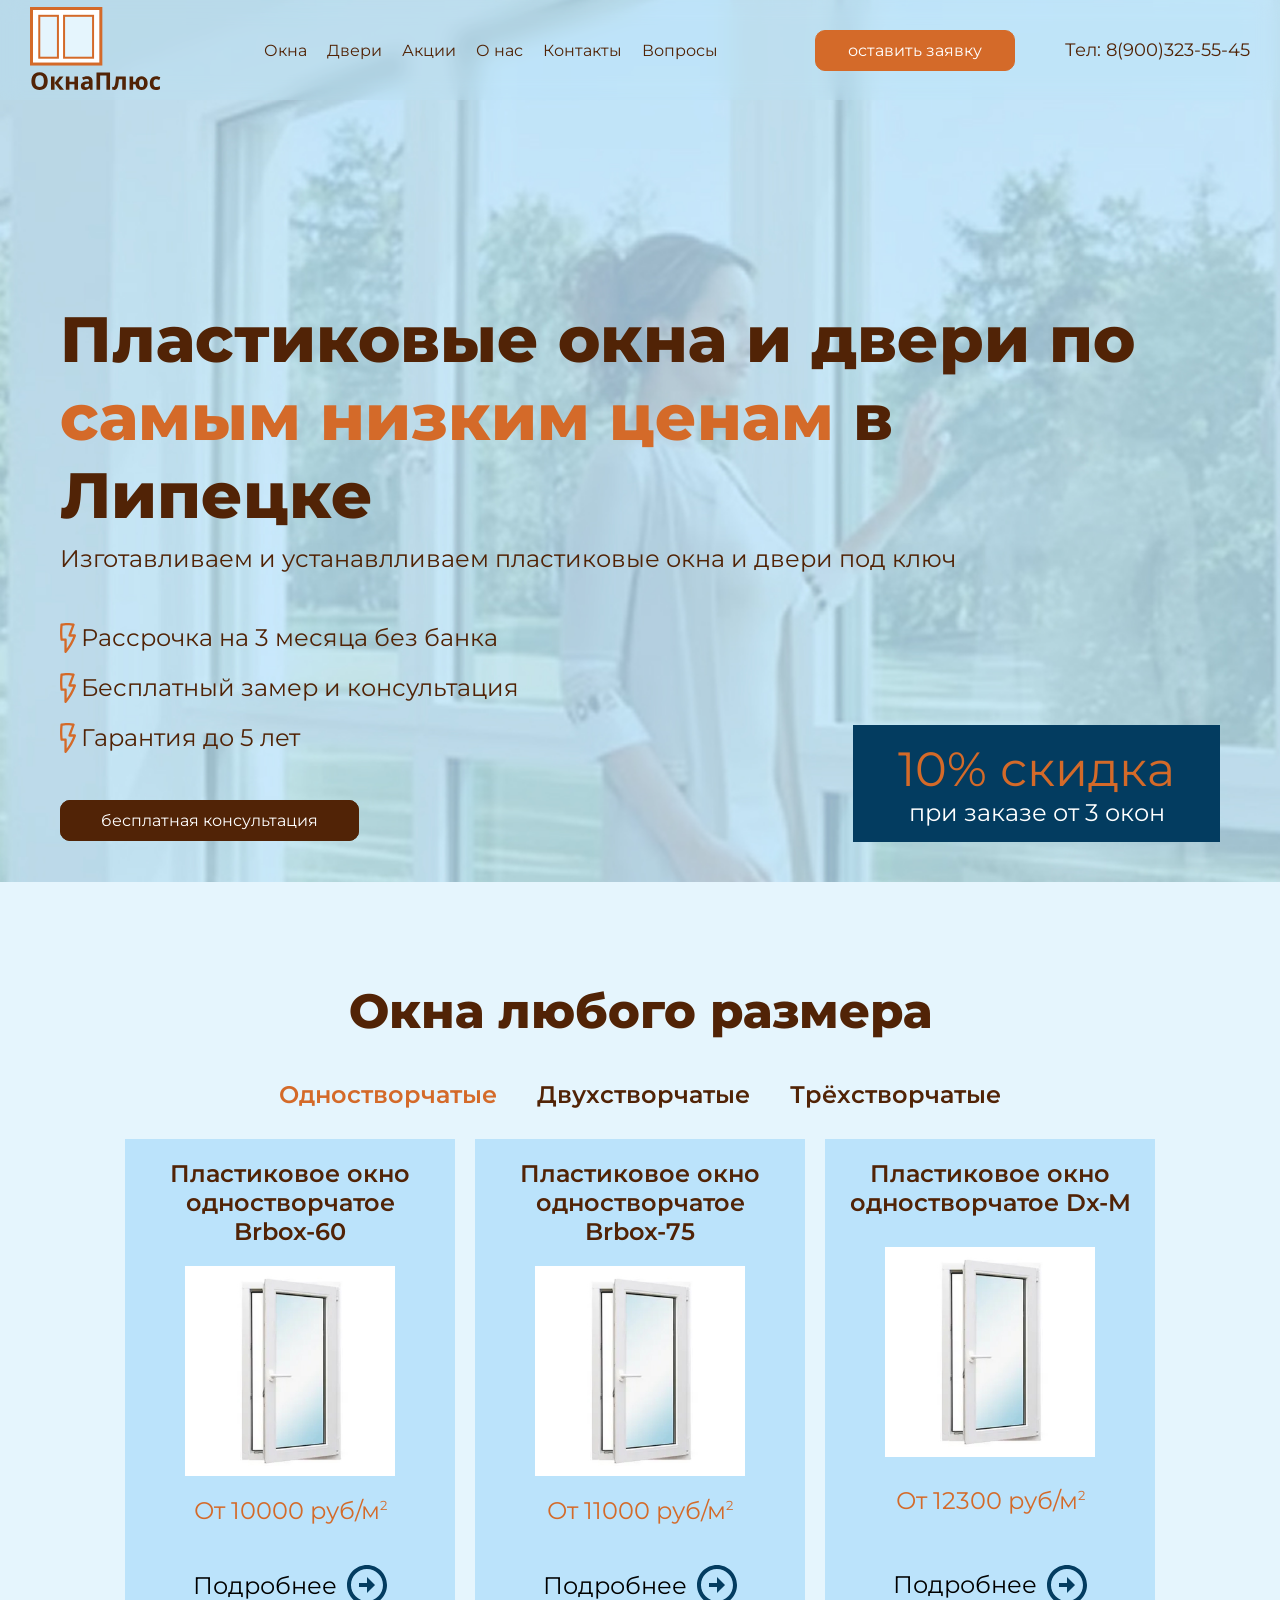
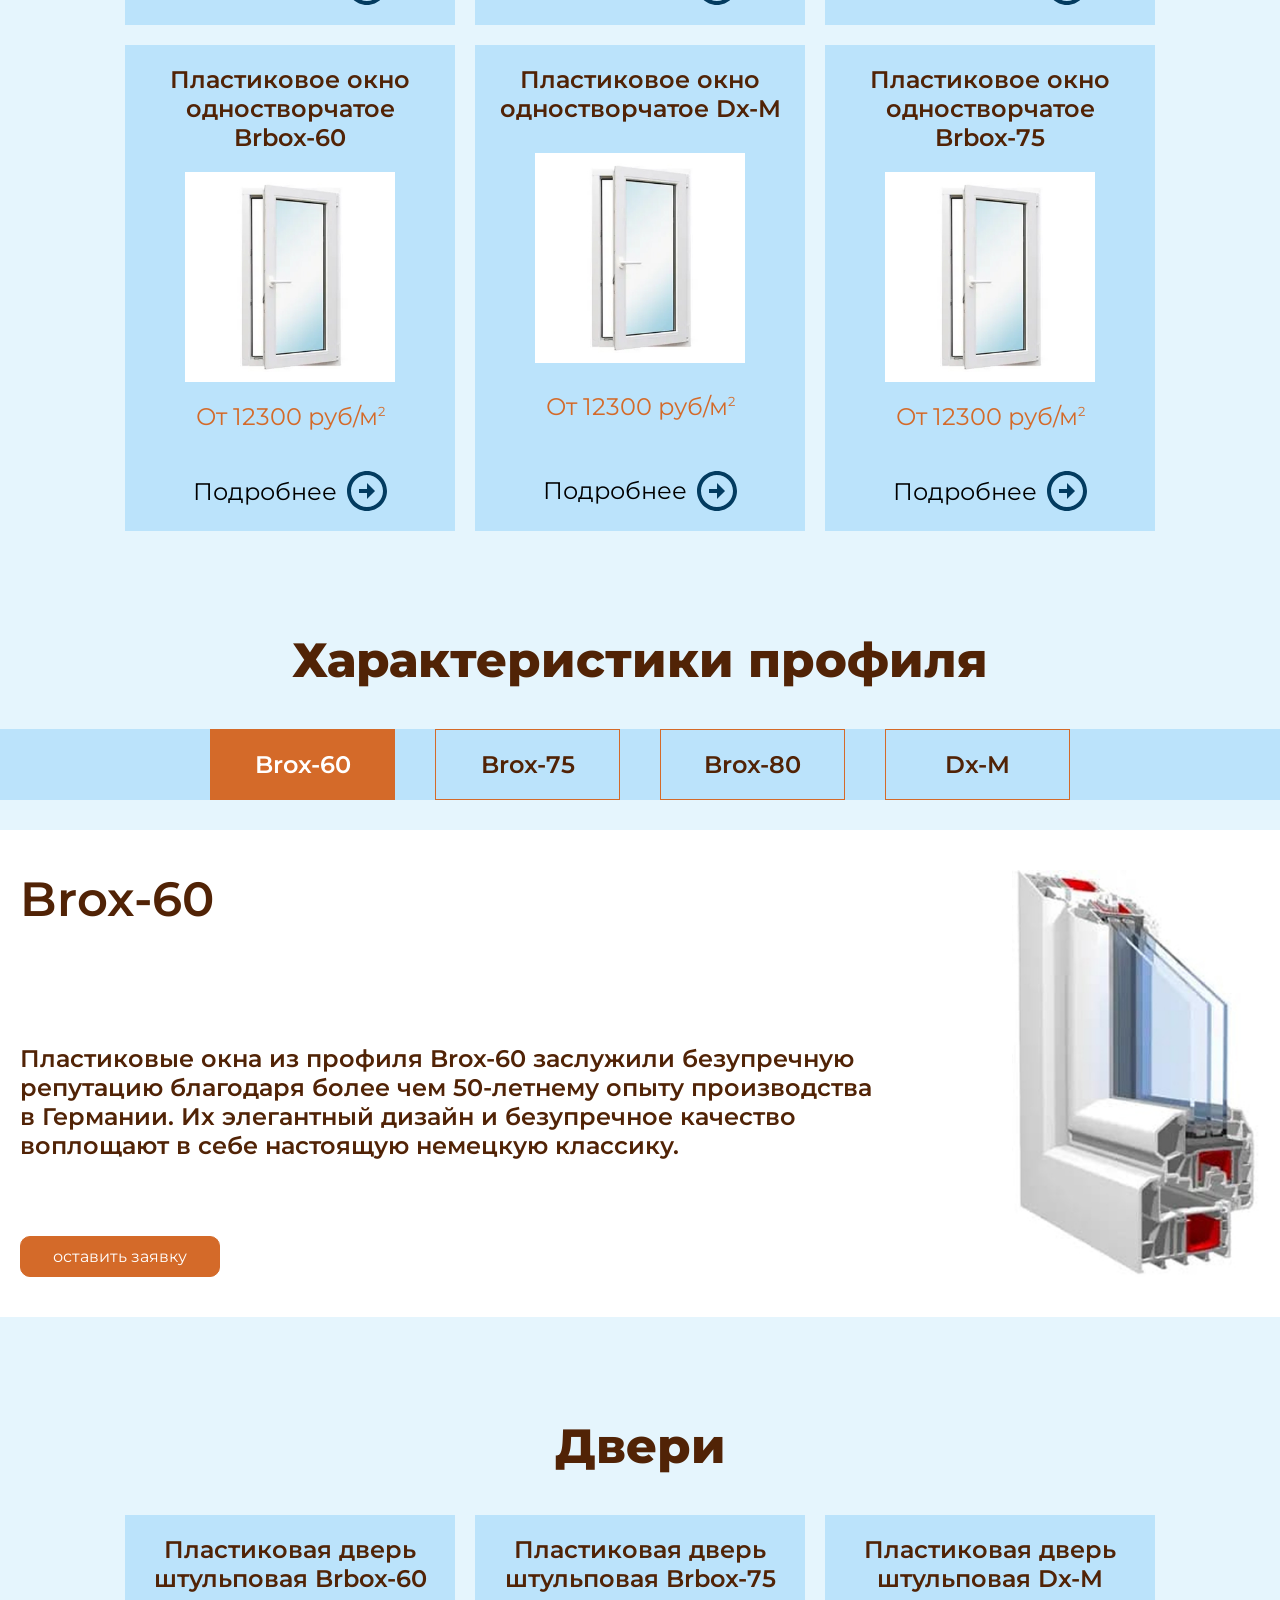
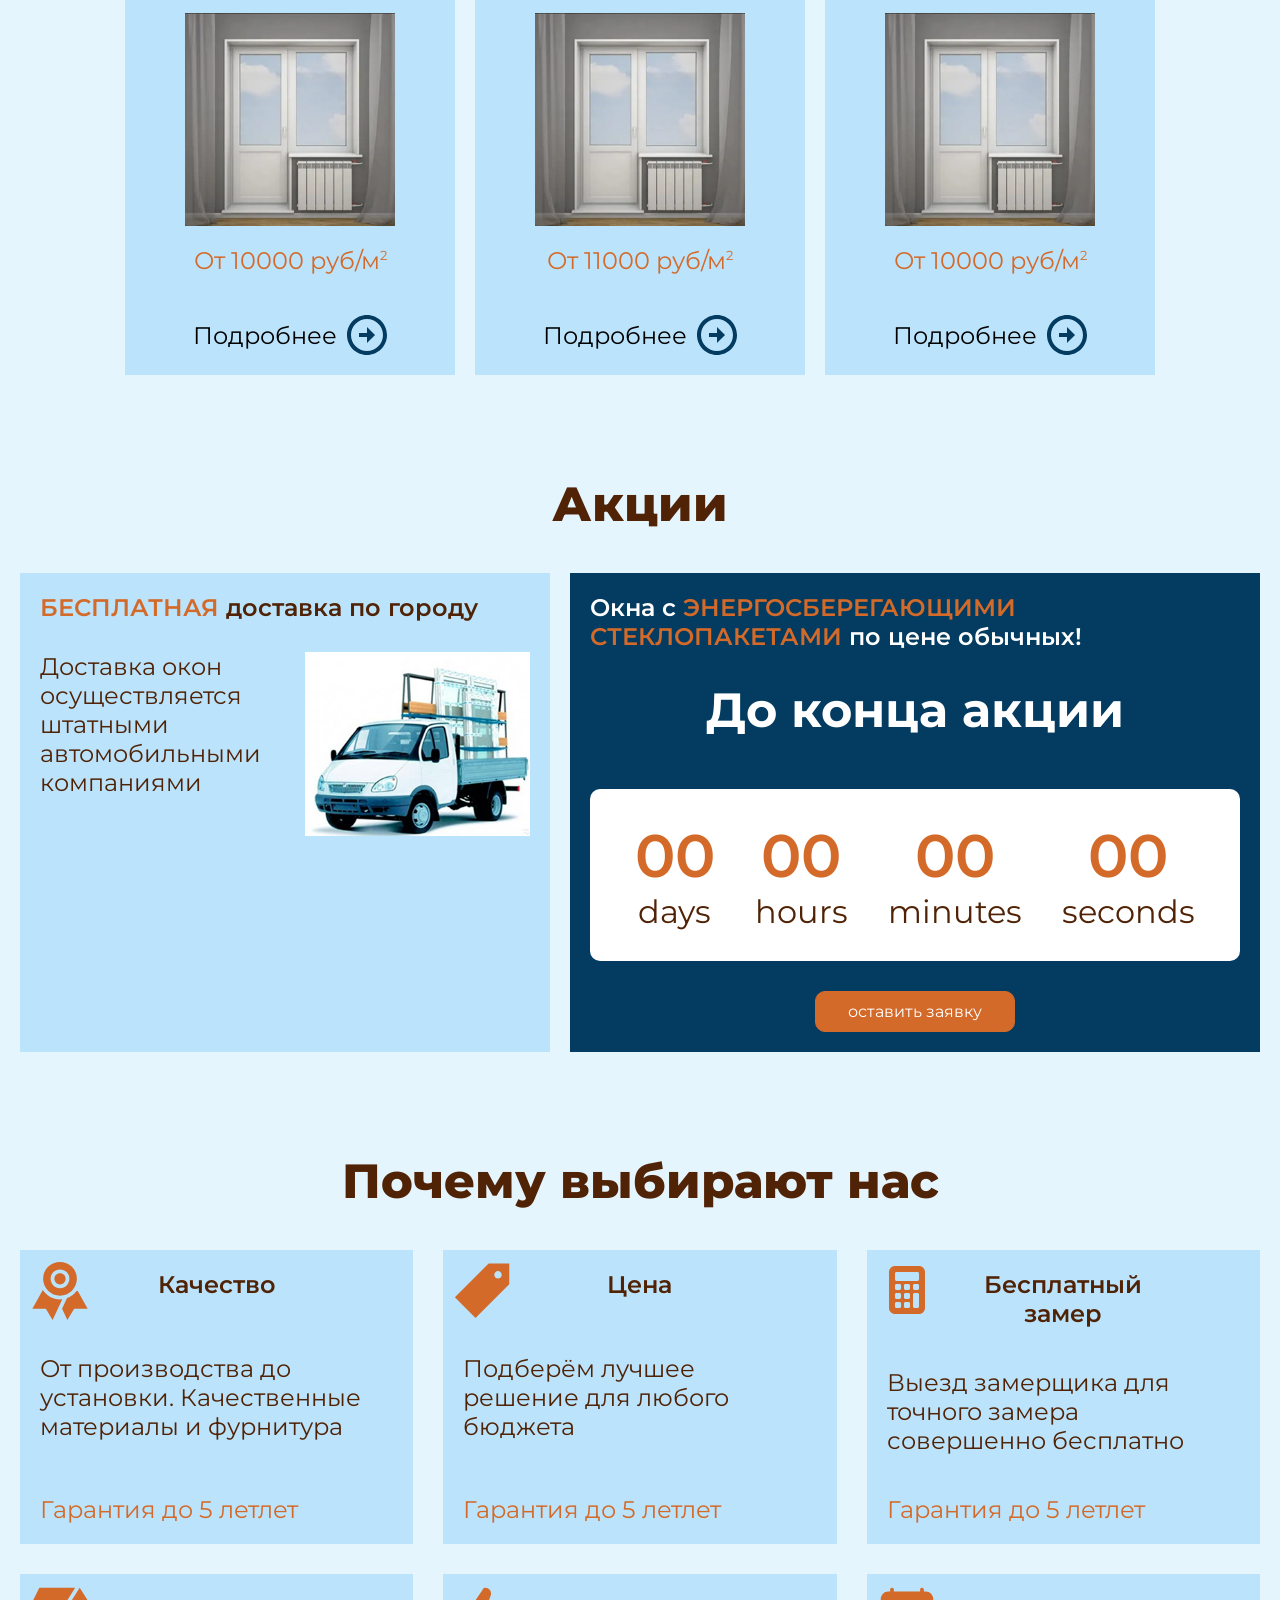
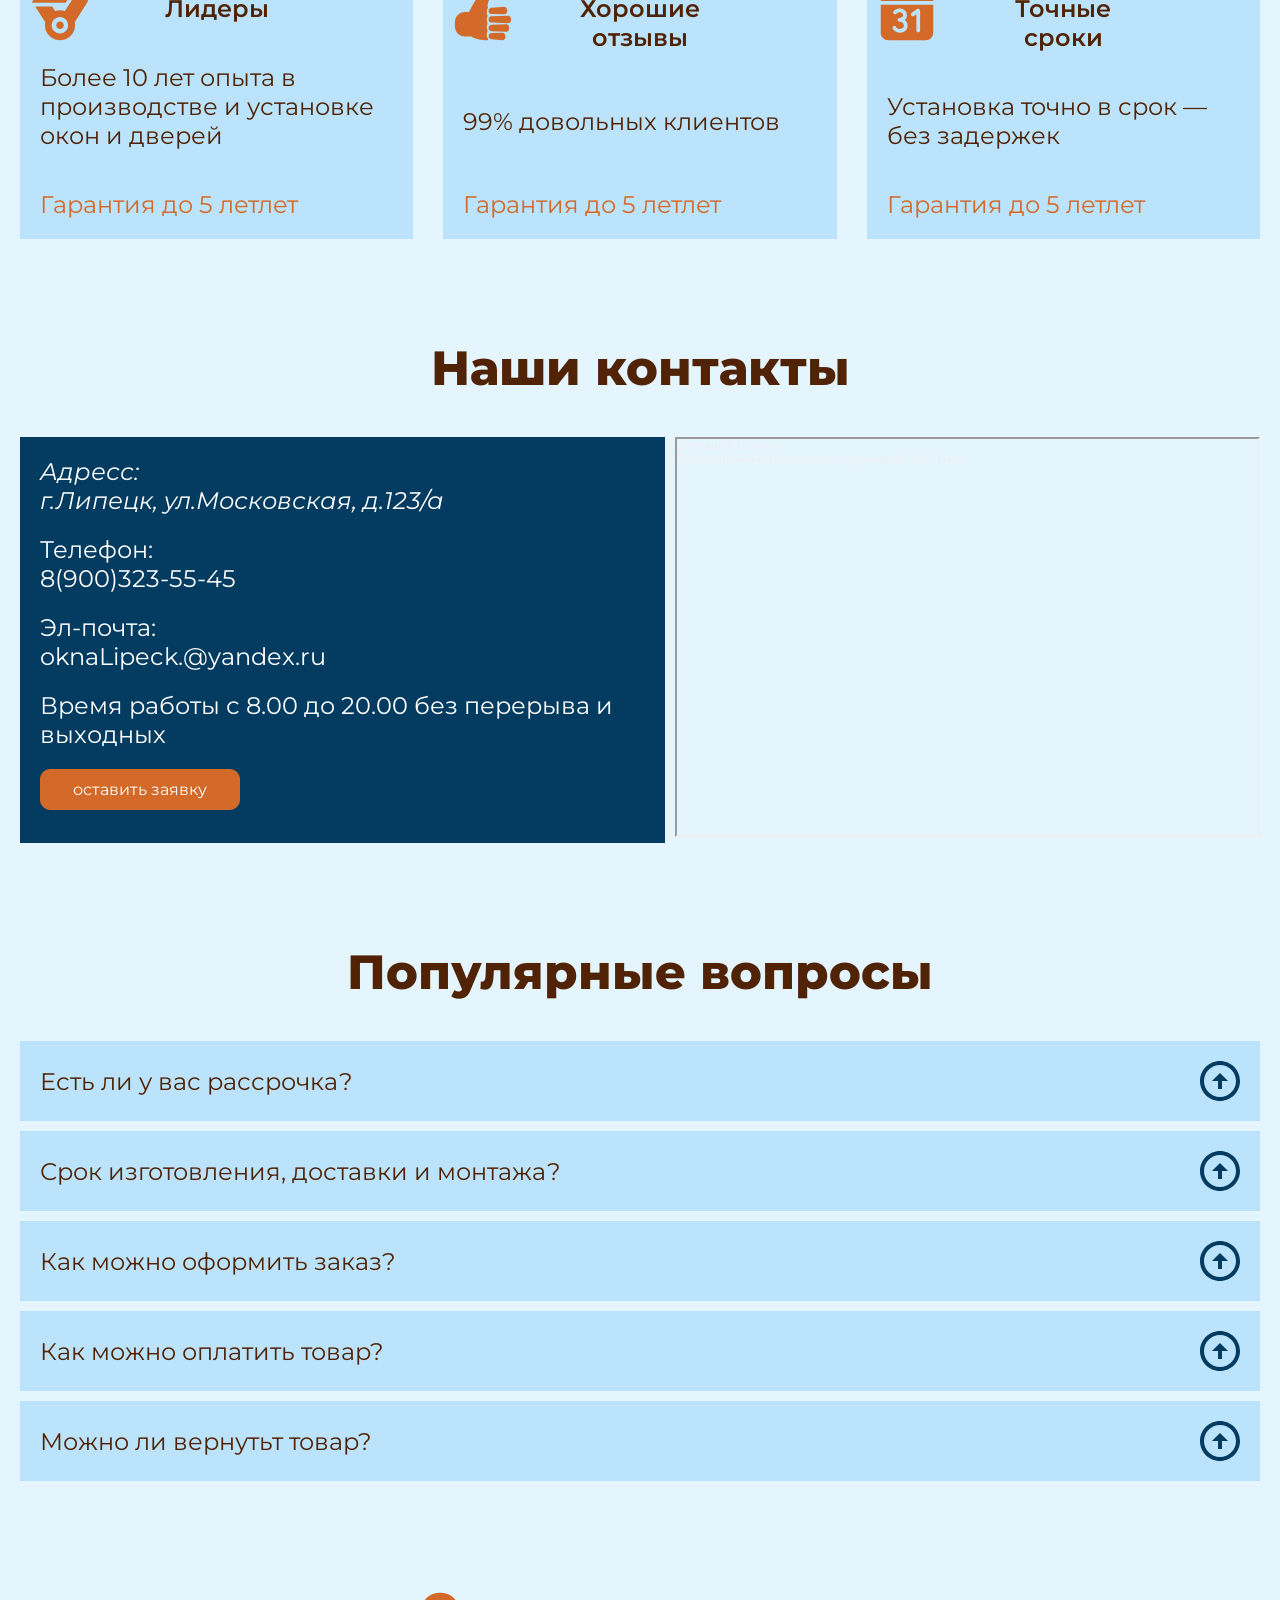
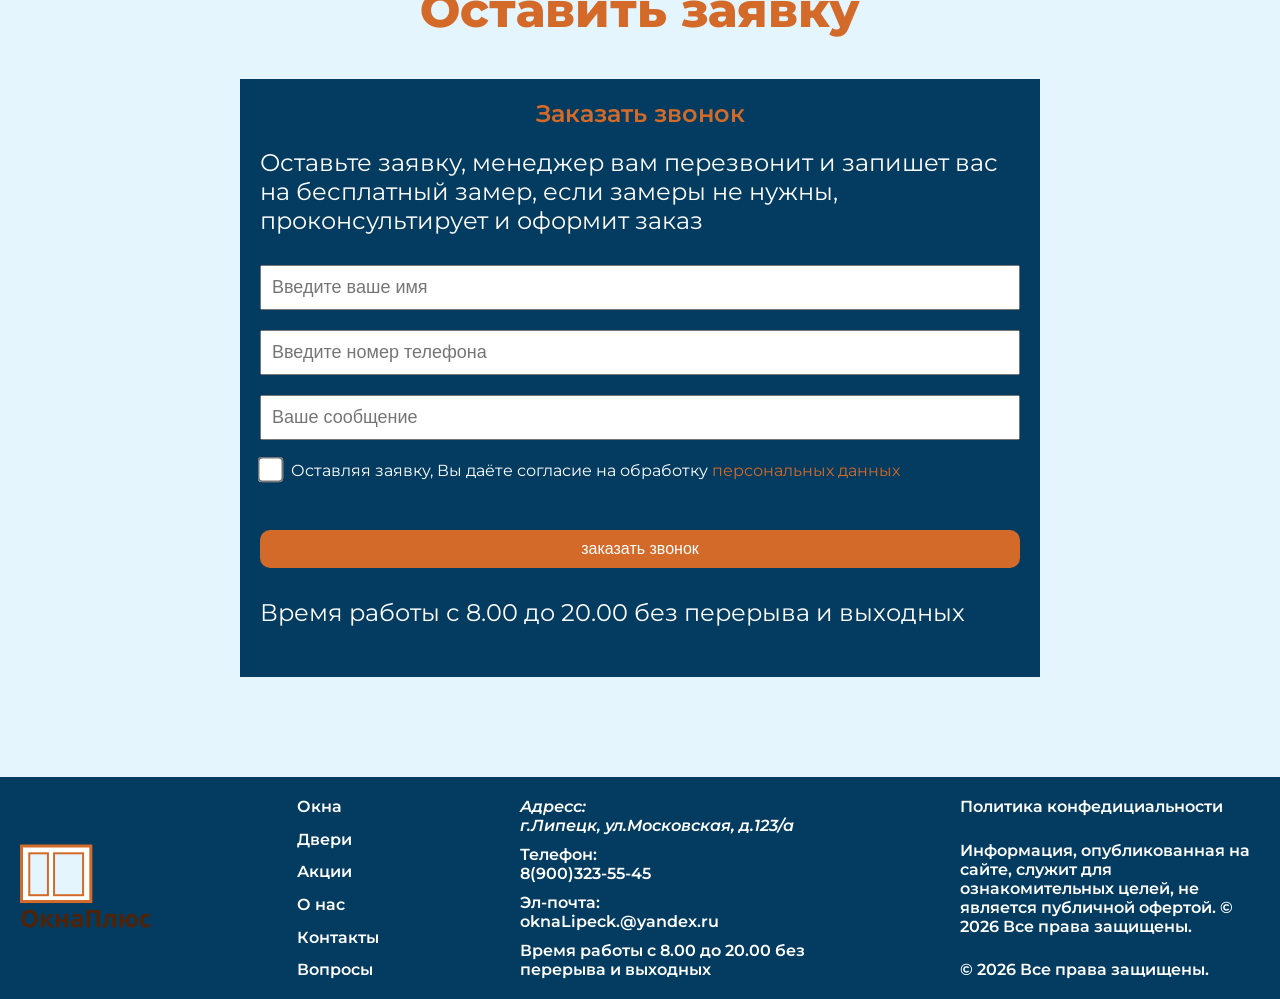
==== index.html @ d91038f2 "first commit" ====
<!DOCTYPE html>
<html lang="ru">

<head>
  <meta charset="UTF-8">
  <meta name="viewport" content="width=device-width, initial-scale=1.0">
  <title>test</title>
  <link rel="preconnect" href="https://fonts.googleapis.com">
  <link rel="preconnect" href="https://fonts.gstatic.com" crossorigin>
  <link
    href="https://fonts.googleapis.com/css2?family=Manrope:wght@200..800&family=Montserrat:wght@100..900&display=swap"
    rel="stylesheet">

  <link rel="stylesheet" href="style.css">

</head>

<body>
  <div class="background-menu-mobil"></div>
  <div class="header-container">
    <header class="header">
      <img src="img/logo-1.svg" alt="логотип" class="header__logo logo">

      <nav class="header__nav">
        <img src="img/icon-menu-burger.svg" alt="меню" class="button-menu-open">
        <img src="img/icon-menu-close.svg" alt="меню" class="button-menu-close">
        <ul class="header__menu">

          <li class="header__menu-item">
            <a class="header__menu-link" href="#windows">Окна</a>
          </li>
          <li class="header__menu-item">
            <a class="header__menu-link" href="#doors">Двери</a>
          </li>
          <li class="header__menu-item">
            <a class="header__menu-link" href="#actions">Акции</a>
          </li>
          <li class="header__menu-item">
            <a class="header__menu-link" href="#about">О нас</a>
          </li>
          <li class="header__menu-item">
            <a class="header__menu-link" href="#contacts">Контакты</a>
          </li>
          <li class="header__menu-item">
            <a class="header__menu-link" href="#questions">Вопросы</a>
          </li>

        </ul>
      </nav>

      <div class="contacts">
        <a class="header__button button button-order" href="#order">оставить заявку</a>
        <a class="header__phone phone" href="tel:89003235545">Тел: 8(900)323-55-45</a>
      </div>
    </header>

    <div class="container">
      <section class="header-bottom">
        <div class="header-bottom__content">
          <h1 class="header-bottom__title">Пластиковые окна и двери по <span class="title-mod">самым низким ценам</span>
            в
            Липецке</h1>
          <p class="header-bottom__content-text">Изготавливаем и устанавлливаем пластиковые окна и двери под ключ</p>

          <div class="header-bottom__content-benefits">
            <div class="benefits-item">
              <img class="item-img" src="img/lightning.svg">
              <p class="item-text">Рассрочка на 3 месяца без банка</p>
            </div>
            <div class="benefits-item">
              <img class="item-img" src="img/lightning.svg">
              <p class="item-text">Бесплатный замер и консультация</p>
            </div>
            <div class="benefits-item">
              <img class="item-img" src="img/lightning.svg">
              <p class="item-text">Гарантия до 5 лет</p>
            </div>
          </div>

          <a class="header__bottom-button button button-consultation" href="#order">бесплатная консультация</a>
        </div>

        <div class="header__bottom-sale">
          <p class="sale-accent">10% скидка</p>
          <p class="sale-text">при заказе от 3 окон</p>
        </div>
      </section>
    </div>
  </div>



  <main class="main">
    <div class="container">
      <section class="menu-windows" id="windows">
        <h2 class="section-title">Окна любого размера</h2>
        <div class="tabs">
          <ul class="tabs__container">
            <li data-tab="tab-1" class="tab__title active-tab">Одностворчатые</li>
            <li data-tab="tab-2" class="tab__title">Двухстворчатые</li>
            <li data-tab="tab-3" class="tab__title">Трёхстворчатые</li>
          </ul>

          <div class="tabs__wrapper">

            <div class="tabs__content" id="tab-1">

              <div class="tabs-items">
                <div class="windows__option-1">
                  <h3 class="card-title">Пластиковое окно одностворчатое Brbox-60</h3>
                  <img class="card-img" src="img/window-1.jpg" alt="окно одностворчатое" width="320">
                  <p class="card-price">От 10000 руб/м<sup>2</sup></p>
                  <button class="card-details" type="button" data-modal="modal-1"
                    data-wrapper-modal="m1">Подробнее<img class="details-arrow" src="img/details-arrow.svg"></button>
                </div>

                <div class="windows__option-1">
                  <h3 class="card-title">Пластиковое окно одностворчатое Brbox-75</h3>
                  <img class="card-img" src="img/window-1.jpg" alt="окно одностворчатое" width="320">
                  <p class="card-price">От 11000 руб/м<sup>2</sup></p>
                  <button class="card-details" type="button" data-modal="modal-2"
                    data-wrapper-modal="m1">Подробнее<img class="details-arrow" src="img/details-arrow.svg"></button>
                </div>

                <div class="windows__option-1">
                  <h3 class="card-title">Пластиковое окно одностворчатое Dx-M</h3>
                  <img class="card-img" src="img/window-1.jpg" alt="окно одностворчатое" width="320">
                  <p class="card-price">От 12300 руб/м<sup>2</sup></p>
                  <button class="card-details" type="button" data-modal="modal-3"
                    data-wrapper-modal="m1">Подробнее<img class="details-arrow" src="img/details-arrow.svg"></button>
                </div>

                <div class="windows__option-1">
                  <h3 class="card-title">Пластиковое окно одностворчатое Brbox-60</h3>
                  <img class="card-img" src="img/window-1.jpg" alt="окно одностворчатое" width="320">
                  <p class="card-price">От 12300 руб/м<sup>2</sup></p>
                  <button class="card-details" type="button" data-modal="modal-1"
                    data-wrapper-modal="m1">Подробнее<img class="details-arrow" src="img/details-arrow.svg"></button>
                </div>

                <div class="windows__option-1">
                  <h3 class="card-title">Пластиковое окно одностворчатое Dx-M</h3>
                  <img class="card-img" src="img/window-1.jpg" alt="окно одностворчатое" width="320">
                  <p class="card-price">От 12300 руб/м<sup>2</sup></p>
                  <button class="card-details" type="button" data-modal="modal-2"
                    data-wrapper-modal="m1">Подробнее<img class="details-arrow" src="img/details-arrow.svg"></button>
                </div>

                <div class="windows__option-1">
                  <h3 class="card-title">Пластиковое окно одностворчатое Brbox-75</h3>
                  <img class="card-img" src="img/window-1.jpg" alt="окно одностворчатое" width="320">
                  <p class="card-price">От 12300 руб/м<sup>2</sup></p>
                  <button class="card-details" type="button" data-modal="modal-3"
                    data-wrapper-modal="m1">Подробнее<img class="details-arrow" src="img/details-arrow.svg"></button>
                </div>
              </div>

            </div>

            <div class="tabs__content hidden-tab-content" id="tab-2">
              <div class="tabs-items">

                <div class="windows__option-1">
                  <h3 class="card-title">Пластиковое окно двухстворчатое Dx-M</h3>
                  <img class="card-img" src="img/window-2.jpg" alt="окно одностворчатое" width="320">
                  <p class="card-price">От 12300 руб/м<sup>2</sup></p>
                  <button class="card-details" type="button" data-modal="modal-1"
                    data-wrapper-modal="m2">Подробнее<img class="details-arrow" src="img/details-arrow.svg"></button>
                </div>

                <div class="windows__option-1">
                  <h3 class="card-title">Пластиковое окно двухстворчатое Dx-M</h3>
                  <img class="card-img" src="img/window-2.jpg" alt="окно одностворчатое" width="320">
                  <p class="card-price">От 12300 руб/м<sup>2</sup></p>
                  <button class="card-details" type="button" data-modal="modal-2"
                    data-wrapper-modal="m2">Подробнее<img class="details-arrow" src="img/details-arrow.svg"></button>
                </div>

                <div class="windows__option-1">
                  <h3 class="card-title">Пластиковое окно двухстворчатое Dx-M</h3>
                  <img class="card-img" src="img/window-2.jpg" alt="окно одностворчатое" width="320">
                  <p class="card-price">От 12300 руб/м<sup>2</sup></p>
                  <button class="card-details" type="button" data-modal="modal-3"
                    data-wrapper-modal="m2">Подробнее<img class="details-arrow" src="img/details-arrow.svg"></button>
                </div>

                <div class="windows__option-1">
                  <h3 class="card-title">Пластиковое окно двухстворчатое Dx-M</h3>
                  <img class="card-img" src="img/window-2.jpg" alt="окно одностворчатое" width="320">
                  <p class="card-price">От 12300 руб/м<sup>2</sup></p>
                  <button class="card-details" type="button" data-modal="modal-1"
                    data-wrapper-modal="m2">Подробнее<img class="details-arrow" src="img/details-arrow.svg"></button>
                </div>
              </div>
            </div>

            <div class="tabs__content hidden-tab-content" id="tab-3">
              <div class="tabs-items">

                <div class="windows__option-1">
                  <h3 class="card-title">Пластиковое окно трёхстворчетое Dx-M</h3>
                  <img class="card-img" src="img/window-3.jpg" alt="окно одностворчатое" width="320">
                  <p class="card-price">От 12300 руб/м<sup>2</sup></p>
                  <button class="card-details" type="button" data-modal="modal-1"
                    data-wrapper-modal="m3">Подробнее<img class="details-arrow" src="img/details-arrow.svg"></button>
                </div>

                <div class="windows__option-1">
                  <h3 class="card-title">Пластиковое окно трёхстворчетое Dx-M</h3>
                  <img class="card-img" src="img/window-3.jpg" alt="окно одностворчатое" width="320">
                  <p class="card-price">От 12300 руб/м<sup>2</sup></p>
                  <button class="card-details" type="button" data-modal="modal-2"
                    data-wrapper-modal="m3">Подробнее<img class="details-arrow" src="img/details-arrow.svg"></button>
                </div>

                <div class="windows__option-1">
                  <h3 class="card-title">Пластиковое окно трёхстворчетое Dx-M</h3>
                  <img class="card-img" src="img/window-3.jpg" alt="окно одностворчатое" width="320">
                  <p class="card-price">От 12300 руб/м<sup>2</sup></p>
                  <button class="card-details" type="button" data-modal="modal-3"
                    data-wrapper-modal="m3">Подробнее<img class="details-arrow" src="img/details-arrow.svg"></button>
                </div>
              </div>

            </div>
          </div>


          <div class="window-modal-1" id="m1">
            <div class="window__modal" id="modal-1">
              <span class="button-close-modal">&times;</span>

              <img class="modal-img" src="img/window-1.jpg" alt="окно одностворчатое" width="425">
              <div class="modal__content">
                <div class="modal__content-item">
                  <p>Размер</p>
                  <p>700*1400</p>
                </div>
                <div class="modal__content-item">
                  <p>Створки</p>
                  <p>одна поворотно-откидная</p>
                </div>
                <div class="modal__content-item">
                  <p>Профиль</p>
                  <p>Brbox-60</p>
                </div>
                <div class="modal__content-item">
                  <p>Стеклопакет</p>
                  <p>Стеклопакет Guard 24мм</p>
                </div>
                <div class="modal__content-item modal__prise">
                  <p>От 12300 руб/м<sup>2</sup></p>
                </div>

                <a class="header__button button button-order" href="#order">оставить заявку</a>
              </div>

            </div>


            <div class="window__modal" id="modal-2">
              <span class="button-close-modal">&times;</span>

              <img class="modal-img" src="img/window-1.jpg" alt="окно одностворчатое" width="425">
              <div class="modal__content">
                <div class="modal__content-item">
                  <p class="">Размер</p>
                  <p class="">700*1400</p>
                </div>
                <div class="modal__content-item">
                  <p>Створки</p>
                  <p>одна поворотно-откидная</p>
                </div>
                <div class="modal__content-item">
                  <p>Профиль</p>
                  <p>Brbox-75</p>
                </div>
                <div class="modal__content-item">
                  <p>Стеклопакет</p>
                  <p>Стеклопакет Guard 24мм</p>
                </div>
                <div class="modal__content-item modal__prise">
                  <p>От 12300 руб/м<sup>2</sup></p>
                </div>

                <a class="header__button button button-order" href="#order">оставить заявку</a>
              </div>

            </div>

            <div class="window__modal" id="modal-3">
              <span class="button-close-modal">&times;</span>

              <img class="modal-img" src="img/window-1.jpg" alt="окно одностворчатое" width="425">
              <div class="modal__content">
                <div class="modal__content-item">
                  <p class="">Размер</p>
                  <p class="">700*1400</p>
                </div>
                <div class="modal__content-item">
                  <p>Створки</p>
                  <p>одна поворотно-откидная</p>
                </div>
                <div class="modal__content-item">
                  <p>Профиль</p>
                  <p>Dx-M</p>
                </div>
                <div class="modal__content-item">
                  <p>Стеклопакет</p>
                  <p>Стеклопакет Guard 24мм</p>
                </div>
                <div class="modal__content-item modal__prise">
                  <p>От 12300 руб/м<sup>2</sup></p>
                </div>

                <a class="header__button button button-order" href="#order">оставить заявку</a>
              </div>

            </div>
          </div>


          <div class="window-modal-2" id="m2">
            <div class="window__modal" id="modal-1">
              <span class="button-close-modal">&times;</span>

              <img class="modal-img" src="img/window-2.jpg" alt="окно одностворчатое" width="425">
              <div class="modal__content">
                <div class="modal__content-item">
                  <p class="">Размер</p>
                  <p class="">700*1400</p>
                </div>
                <div class="modal__content-item">
                  <p>Створки</p>
                  <p>одна поворотно-откидная</p>
                </div>
                <div class="modal__content-item">
                  <p>Профиль</p>
                  <p>Brbox-60</p>
                </div>
                <div class="modal__content-item">
                  <p>Стеклопакет</p>
                  <p>Стеклопакет Guard 24мм</p>
                </div>
                <div class="modal__content-item modal__prise">
                  <p>От 12300 руб/м<sup>2</sup></p>
                </div>

                <a class="header__button button button-order" href="#order">оставить заявку</a>
              </div>

            </div>


            <div class="window__modal" id="modal-2">
              <span class="button-close-modal">&times;</span>

              <img class="modal-img" src="img/window-2.jpg" alt="окно одностворчатое" width="425">
              <div class="modal__content">
                <div class="modal__content-item">
                  <p class="">Размер</p>
                  <p class="">700*1400</p>
                </div>
                <div class="modal__content-item">
                  <p>Створки</p>
                  <p>одна поворотно-откидная</p>
                </div>
                <div class="modal__content-item">
                  <p>Профиль</p>
                  <p>Brbox-75</p>
                </div>
                <div class="modal__content-item">
                  <p>Стеклопакет</p>
                  <p>Стеклопакет Guard 24мм</p>
                </div>
                <div class="modal__content-item modal__prise">
                  <p>От 12300 руб/м<sup>2</sup></p>
                </div>

                <a class="header__button button button-order" href="#order">оставить заявку</a>
              </div>

            </div>

            <div class="window__modal" id="modal-3">
              <span class="button-close-modal">&times;</span>

              <img class="modal-img" src="img/window-2.jpg" alt="окно одностворчатое" width="425">
              <div class="modal__content">
                <div class="modal__content-item">
                  <p class="">Размер</p>
                  <p class="">700*1400</p>
                </div>
                <div class="modal__content-item">
                  <p>Створки</p>
                  <p>одна поворотно-откидная</p>
                </div>
                <div class="modal__content-item">
                  <p>Профиль</p>
                  <p>Dx-M</p>
                </div>
                <div class="modal__content-item">
                  <p>Стеклопакет</p>
                  <p>Стеклопакет Guard 24мм</p>
                </div>
                <div class="modal__content-item modal__prise">
                  <p>От 12300 руб/м<sup>2</sup></p>
                </div>

                <a class="header__button button button-order" href="#order">оставить заявку</a>
              </div>

            </div>
          </div>

          <div class="window-modal-3" id="m3">
            <div class="window__modal" id="modal-1">
              <span class="button-close-modal">&times;</span>

              <img class="modal-img" src="img/window-3.jpg" alt="окно одностворчатое" width="425">
              <div class="modal__content">
                <div class="modal__content-item">
                  <p class="">Размер</p>
                  <p class="">700*1400</p>
                </div>
                <div class="modal__content-item">
                  <p>Створки</p>
                  <p>одна поворотно-откидная</p>
                </div>
                <div class="modal__content-item">
                  <p>Профиль</p>
                  <p>Brbox-60</p>
                </div>
                <div class="modal__content-item">
                  <p>Стеклопакет</p>
                  <p>Стеклопакет Guard 24мм</p>
                </div>
                <div class="modal__content-item modal__prise">
                  <p>От 12300 руб/м<sup>2</sup></p>
                </div>

                <a class="header__button button button-order" href="#order">оставить заявку</a>
              </div>

            </div>


            <div class="window__modal" id="modal-2">
              <span class="button-close-modal">&times;</span>

              <img class="modal-img" src="img/window-3.jpg" alt="окно одностворчатое" width="425">
              <div class="modal__content">
                <div class="modal__content-item">
                  <p class="">Размер</p>
                  <p class="">700*1400</p>
                </div>
                <div class="modal__content-item">
                  <p>Створки</p>
                  <p>одна поворотно-откидная</p>
                </div>
                <div class="modal__content-item">
                  <p>Профиль</p>
                  <p>Brbox-75</p>
                </div>
                <div class="modal__content-item">
                  <p>Стеклопакет</p>
                  <p>Стеклопакет Guard 24мм</p>
                </div>
                <div class="modal__content-item modal__prise">
                  <p>От 12300 руб/м<sup>2</sup></p>
                </div>

                <a class="header__button button button-order" href="#order">оставить заявку</a>
              </div>

            </div>

            <div class="window__modal" id="modal-3">
              <span class="button-close-modal">&times;</span>

              <img class="modal-img" src="img/window-3.jpg" alt="окно одностворчатое" width="425">
              <div class="modal__content">
                <div class="modal__content-item">
                  <p class="">Размер</p>
                  <p class="">700*1400</p>
                </div>
                <div class="modal__content-item">
                  <p>Створки</p>
                  <p>одна поворотно-откидная</p>
                </div>
                <div class="modal__content-item">
                  <p>Профиль</p>
                  <p>Dx-M</p>
                </div>
                <div class="modal__content-item">
                  <p>Стеклопакет</p>
                  <p>Стеклопакет Guard 24мм</p>
                </div>
                <div class="modal__content-item modal__prise">
                  <p>От 12300 руб/м<sup>2</sup></p>
                </div>

                <a class="header__button button button-order" href="#order">оставить заявку</a>
              </div>

            </div>
          </div>

      </section>
    </div>



    </div>
    </section>
    </div>


    <section class="description">
      <h2 class="section-title">Характеристики профиля</h2>

      <div class="description__tabs-wrapper">

        <div class="description__titles-wrapper">
          <ul class="description__tabs-titles">
            <li class="description__title title-active" data-tab="description-tab-1">Brox-60</li>
            <li class="description__title" data-tab="description-tab-2">Brox-75</li>
            <li class="description__title" data-tab="description-tab-3">Brox-80</li>
            <li class="description__title" data-tab="description-tab-4">Dx-M</li>
          </ul>
        </div>

        <!-- <div class="container"> -->

        <div class="description__cards-wrapper">

          <div class="description__card" id="description-tab-1">
            <img class="description__card-img" src="img/profile.jpg" alt="профиль окна">

            <div class="description__card-content">
              <h3 class="description__card-title section-title">Brox-60</h3>
              <p class="description__card-text">Пластиковые окна из профиля Brox-60 заслужили безупречную
                репутацию благодаря более чем 50-летнему опыту производства в Германии. Их элегантный дизайн и
                безупречное качество воплощают в себе настоящую немецкую классику.
              </p>
              <div class="button-container">
                <a class="description__button button button-order" href="#order">оставить заявку</a>
              </div>



              <!-- </div> -->
            </div>
          </div>

          <div class="description__card hidden-tab-content" id="description-tab-2">
            <img class="description__card-img" src="img/profile.jpg" alt="профиль окна">
            <div class="description__card-content">
              <h3 class="description__card-title section-title">Brox-75</h3>
              <p class="description__card-text">Пластиковые окна из профиля Brox-75 заслужили безупречную
                репутацию благодаря более чем 50-летнему опыту производства в Германии. Их элегантный дизайн и
                безупречное качество воплощают в себе настоящую немецкую классику.
              </p>
              <div class="button-container">
                <a class="description__button button button-order" href="#order">оставить заявку</a>
              </div>
            </div>
          </div>

          <div class="description__card hidden-tab-content" id="description-tab-3">
            <img class="description__card-img" src="img/profile.jpg" alt="профиль окна">
            <div class="description__card-content">
              <h3 class="description__card-title section-title">Brox-80</h3>
              <p class="description__card-text">Пластиковые окна из профиля Brox-80 заслужили безупречную
                репутацию благодаря более чем 50-летнему опыту производства в
                Германии. Их элегантный дизайн и безупречное качество воплощают в себе настоящую немецкую классику.
              </p>
              <div class="button-container">
                <a class="description__button button button-order" href="#order">оставить заявку</a>
              </div>
            </div>
          </div>

          <div class="description__card hidden-tab-content" id="description-tab-4">
            <img class="description__card-img" src="img/profile.jpg" alt="профиль окна">
            <div class="description__card-content">
              <h3 class="description__card-title section-title">Dx-M</h3>
              <p class="description__card-text">Пластиковые окна из профиля Dx-M заслужили безупречную
                репутацию благодаря более чем 50-летнему опыту производства в
                Германии. Их элегантный дизайн и безупречное качество воплощают в себе настоящую немецкую классику.
              </p>
              <div class="button-container">
                <a class="description__button button button-order" href="#order">оставить заявку</a>
              </div>
            </div>
          </div>
        </div>
        <!-- </div> -->
      </div>
    </section>

    <div class="container">
      <section class="doors-wrapper" id="doors">
        <h2 class="section-title">Двери</h2>
        <div class="doors__cards">
          <div class="doors__option-1">
            <h3 class="card-title">Пластиковая дверь штульповая Brbox-60</h3>
            <img class="card-img" src="img/door-1.jpg" alt="дверь" width="320">
            <p class="card-price">От 10000 руб/м<sup>2</sup></p>
            <button class="card-details" type="button" data-modal="modal-d-1">Подробнее<img class="details-arrow"
                src="img/details-arrow.svg"></button>
          </div>

          <div class="doors__option-1">
            <h3 class="card-title">Пластиковая дверь штульповая Brbox-75</h3>
            <img class="card-img" src="img/door-1.jpg" alt="дверь" width="320">
            <p class="card-price">От 11000 руб/м<sup>2</sup></p>
            <button class="card-details" type="button" data-modal="modal-d-2">Подробнее<img class="details-arrow"
                src="img/details-arrow.svg"></button>
          </div>

          <div class="doors__option-1">
            <h3 class="card-title">Пластиковая дверь штульповая Dx-M</h3>
            <img class="card-img" src="img/door-1.jpg" alt="дверь" width="320">
            <p class="card-price">От 10000 руб/м<sup>2</sup></p>
            <button class="card-details" type="button" data-modal="modal-d-3">Подробнее<img class="details-arrow"
                src="img/details-arrow.svg"></button>
          </div>
        </div>


        <div class="window-door-1 window-modal-1">

          <div class="door__modal" id="modal-d-1">
            <span class="button-close-modal">&times;</span>

            <img class="modal-img" src="img/door-1.jpg" alt="дверь" width="425">
            <div class="modal__content">
              <div class="modal__content-item">
                <p class="">Размер</p>
                <p class="">1300*2150</p>
              </div>
              <div class="modal__content-item">
                <p>Профиль</p>
                <p>Brbox-60</p>
              </div>
              <div class="modal__content-item">
                <p>Стеклопакет</p>
                <p>Стеклопакет Guard 24мм</p>
              </div>
              <div class="modal__content-item">
                <p>Фурнитура</p>
                <p>усиленные петли, многозапорная немецкая фурнитура, низкий порог, активная и пассивная створка
                </p>
              </div>
              <div class="modal__content-item modal__prise">
                <p>От 12300 руб/м<sup>2</sup></p>
              </div>

              <a class="header__button button button-order" href="#order">оставить заявку</a>
            </div>
          </div>

          <div class="door__modal" id="modal-d-2">
            <span class="button-close-modal">&times;</span>

            <img class="modal-img" src="img/door-1.jpg" alt="дверь" width="425">
            <div class="modal__content">
              <div class="modal__content-item">
                <p class="">Размер</p>
                <p class="">1300*2150</p>
              </div>
              <div class="modal__content-item">
                <p>Профиль</p>
                <p>Brbox-75</p>
              </div>
              <div class="modal__content-item">
                <p>Стеклопакет</p>
                <p>Стеклопакет Guard 24мм</p>
              </div>
              <div class="modal__content-item">
                <p>Фурнитура</p>
                <p>усиленные петли, многозапорная немецкая фурнитура, активная и пассивная створка
                </p>
              </div>
              <div class="modal__content-item modal__prise">
                <p>От 12300 руб/м<sup>2</sup></p>
              </div>

              <a class="header__button button button-order" href="#order">оставить заявку</a>
            </div>
          </div>

          <div class="door__modal" id="modal-d-3">
            <span class="button-close-modal">&times;</span>
            <img class="modal-img" src="img/door-1.jpg" alt="дверь" width="425">
            <div class="modal__content">
              <div class="modal__content-item">
                <p class="">Размер</p>
                <p class="">1200*2150</p>
              </div>
              <div class="modal__content-item">
                <p>Профиль</p>
                <p>Dx-M</p>
              </div>
              <div class="modal__content-item">
                <p>Стеклопакет</p>
                <p>Стеклопакет Guard 24мм</p>
              </div>
              <div class="modal__content-item">
                <p>Фурнитура</p>
                <p>многозапорная немецкая фурнитура, активная и пассивная створка
                </p>
              </div>
              <div class="modal__content-item modal__prise">
                <p>От 12300 руб/м<sup>2</sup></p>
              </div>

              <a class="header__button button button-order" href="#order">оставить заявку</a>
            </div>
          </div>

        </div>
      </section>
    </div>



    <div class="container">
      <section class="action" id="actions">
        <h2 class="section-title">Акции</h2>
        <div class="action__card-wrapper">
          <div class="action__card-1">
            <h3><span>бесплатная</span> доставка по городу</h3>
            <div class="card__content">
              <p class="card__content-text">Доставка окон осуществляется штатными автомобильными компаниями</p>
              <div class="card__content-img-wrapper">
                <img class="card__content-img" src="img/avto.jpg" alt="грузовой автомобиль">
              </div>
            </div>
          </div>
          <div class="action__card-2">
            <h3>Окна с <span>энергосберегающими стеклопакетами</span> по цене обычных!</h3>
            <div class="card__subtitle">
              <p class="card__subtitle-text">До конца акции</p>
            </div>

            <div class="action__card-timer">
              <dl class="countdown">
                <div class="item">
                  <dt class="days-text">дней</dt>
                  <dd class="days">00</dd>
                </div>
                <div class="item">
                  <dt class="hours-text">часов</dt>
                  <dd class="hours">00</dd>
                </div>
                <div class="item">
                  <dt class="minutes-text">минут</dt>
                  <dd class="minutes">00</dd>
                </div>
                <div class="item">
                  <dt class="seconds-text">секунд</dt>
                  <dd class="seconds">00</dd>
                </div>
              </dl>
            </div>

            <a class="header__button button button-order" href="#order">оставить заявку</a>

          </div>
        </div>
      </section>
    </div>

    <div class="container">
      <section class="advantage" id="about">
        <h2 class="section-title">Почему выбирают нас</h2>
        <div class="advantage__cards-wrapper">
          <div class="advantage__card">
            <img class="card__subtitle-icon" src="img/about-icon-1.svg" alt="молния" width="60" alt="иконка">
            <h3>Качество</h3>
            <p class="advantage__card-content">
              От производства до установки. Качественные материалы и фурнитура
            </p>
            <p class="advantage__card-accent">Гарантия до 5 летлет</p>
          </div>
          <div class="advantage__card">
            <img class="card__subtitle-icon" src="img/about-icon-2.svg" alt="молния" width="60" alt="иконка">
            <h3>Цена</h3>
            <p class="advantage__card-content">
              Подберём лучшее решение для любого бюджета
            </p>
            <p class="advantage__card-accent">Гарантия до 5 летлет</p>
          </div>
          <div class="advantage__card">
            <img class="card__subtitle-icon" src="img/about-icon-3.svg" alt="молния" width="60" alt="иконка">
            <h3>Бесплатный замер</h3>
            <p class="advantage__card-content">
              Выезд замерщика для точного замера совершенно бесплатно
            </p>
            <p class="advantage__card-accent">Гарантия до 5 летлет</p>
          </div>
          <div class="advantage__card">
            <img class="card__subtitle-icon" src="img/about-icon-4.svg" alt="молния" width="60" alt="иконка">
            <h3>Лидеры</h3>
            <p class="advantage__card-content">
              Более 10 лет опыта в производстве и установке окон и дверей
            </p>
            <p class="advantage__card-accent">Гарантия до 5 летлет</p>
          </div>
          <div class="advantage__card">
            <img class="card__subtitle-icon" src="img/about-icon-5.svg" alt="молния" width="60" alt="иконка">
            <h3>Хорошие отзывы</h3>
            <p class="advantage__card-content">
              99% довольных клиентов
            </p>
            <p class="advantage__card-accent">Гарантия до 5 летлет</p>
          </div>
          <div class="advantage__card">
            <img class="card__subtitle-icon" src="img/about-icon-6.svg" alt="молния" width="60" alt="иконка">
            <h3>Точные сроки</h3>
            <p class="advantage__card-content">
              Установка точно в срок — без задержек
            </p>
            <p class="advantage__card-accent">Гарантия до 5 летлет</p>
          </div>
        </div>

      </section>
    </div>

    <div class="container">
      <section class="contacts-us" id="contacts">
        <h2 class="section-title">Наши контакты</h2>
        <div class="contact-us__location">

          <div class="contacts-us__address-wrapper">
            <address class="contacts-us__address-items">
              <p>Адресс:</p>
              <p>г.Липецк, ул.Московская, д.123/а</p>
            </address>
            <adress class="phone">
              <p>Телефон:</p>
              <a class="phone-item" href="tel: +79003235545">8(900)323-55-45</a>
            </adress>
            <adress class="mail">
              <p>Эл-почта:</p>
              <a class="mail-item" href="mail:oknaLipeck.@yandex.ru">oknaLipeck.@yandex.ru</a>
            </adress>
            <p class="info">Время работы с 8.00 до 20.00 без перерыва и выходных</p>
            <p class="contacts-us__button">
              <a class="button button-order" href="#order">оставить заявку</a>
            </p>
          </div>


          <div class="contacts__map">
            <div class="map" style="position:relative;overflow:hidden;"><a
                href="https://yandex.ru/maps/org/bolshoy_sfinks/217629533120/?utm_medium=mapframe&utm_source=maps"
                style="color:#eee;font-size:12px;position:absolute;top:0px;">Большой Сфинкс</a><a
                href="https://yandex.ru/maps/121452/giza-governorate/category/landmark_attraction/89683368508/?utm_medium=mapframe&utm_source=maps"
                style="color:#eee;font-size:12px;position:absolute;top:14px;">Достопримечательность в Мухафазе
                Эль‑Гиза</a><iframe
                src="https://yandex.ru/map-widget/v1/?ll=31.130393%2C29.976946&mode=search&oid=217629533120&ol=biz&z=15"
                width="100%" height="400" frameborder="1" allowfullscreen="true" style="position:relative;"></iframe>
            </div>
          </div>
        </div>

      </section>
    </div>

    <div class="container">
      <section class="questions" id="questions">
        <h2 class="section-title">Популярные вопросы</h2>
        <div class="questions__accordion">
          <div class="question__accordion-item">
            <div class="questions__item">
              <p class="question">Есть ли у вас рассрочка?</p>
              <img class="question__icon" src="img/arrow-next.svg">
            </div>
            <div class="question__content">
              <p>
                Да, рассрочка на три месяца, первоначальный взнос 25%.
              </p>
            </div>
          </div>

          <div class="question__accordion-item">
            <div class="questions__item">
              <p class="question">Срок изготовления, доставки и монтажа?</p>
              <img class="question__icon" src="img/arrow-next.svg">
            </div>
            <div class="question__content">
              <p>
                Сроки зависят от количества и наименования. Точные сроки будут известны при оформлении заказа.
              </p>
            </div>
          </div>

          <div class="question__accordion-item">
            <div class="questions__item">
              <p class="question">Как можно оформить заказ?</p>
              <img class="question__icon" src="img/arrow-next.svg">
            </div>
            <div class="question__content">
              <p>
                Заказ можно оформить на дому после замера в оффисе или на сайте оставить заявку и свами свяжется
                менеджер.
              </p>
            </div>
          </div>
          <div class="question__accordion-item">
            <div class="questions__item">
              <p class="question">Как можно оплатить товар?</p>
              <img class="question__icon" src="img/arrow-next.svg">
            </div>
            <div class="question__content">
              <p>
                Оплатить заказ можно в любом офисе наличными или банковскими картами.
              </p>
            </div>
          </div>
          <div class="question__accordion-item">
            <div class="questions__item">
              <p class="question">Можно ли вернутьт товар?</p>
              <img class="question__icon" src="img/arrow-next.svg">
            </div>
            <div class="question__content">
              <p>
                Процедура возврата товара регламентируется статьей 26.1 Федерального закона "О защите прав
                потребителей".
              </p>
            </div>
          </div>
        </div>

      </section>

      <section class="request" id="order">
        <h2 class="section-title">Оставить заявку</h2>
        <div class="request__wrapper">

          <form class="uniForm obratnuj-zvonok">
            <h3>Заказать звонок</h3>
            <p>Оставьте заявку, менеджер вам перезвонит и запишет вас на бесплатный замер, если замеры не нужны,
              проконсультирует и
              оформит заказ</p>

            <input type="hidden" name="project_name" value="Site Name">
            <input type="hidden" name="admin_email" value="agarcov310781igor@gmail.com">
            <input type="hidden" name="form_subject" value="Form Subject 2">

            <div class="form-zvonok">
              <div>
                <label>
                  <input class="form-zvonk__item" type='text' name='username' placeholder="Введите ваше имя" required>
                </label>
              </div>
              <div>
                <label>
                  <input class="form-zvonk__item" type="tel" placeholder="Введите номер телефона" required>
                </label>
              </div>
              <div>
                <label>
                  <input class="form-zvonk__item" type='text' name='question' placeholder="Ваше сообщение" required>
                </label>
              </div>
              <div class="checkbox">
                <label>
                  <input class="form-zvonk__check" type='checkbox' name='question' value="agree" required>
                  Оставляя заявку, Вы даёте согласие на обработку <a href="privacy.html" target="_blank">персональных данных</a>
                </label>
              </div>
              <input class="bot-send-mail button request__button" type='submit' value='заказать звонок'>
            </div>

            <p class="work-time">Время работы с 8.00 до 20.00 без перерыва и выходных</p>
          </form>
        </div>
      </section>
    </div>


  </main>

  <footer class="footer">

    <img src="img/logo-1.svg" alt="логотип" class="header__logo logo">


    <ul class="footer__menu">
      <li class="footer__menu-item">
        <a class="footerr__menu-link" href="#windows">Окна</a>
      </li>
      <li class="footerr__menu-item">
        <a class="footer__menu-link" href="#doors">Двери</a>
      </li>
      <li class="footer__menu-item">
        <a class="footer__menu-link" href="#actions">Акции</a>
      </li>
      <li class="footer__menu-item">
        <a class="footer__menu-link" href="#about">О нас</a>
      </li>
      <li class="footer__menu-item">
        <a class="footer__menu-link" href="#contacts">Контакты</a>
      </li>
      <li class="footer__menu-item">
        <a class="footer__menu-link" href="#questions">Вопросы</a>
      </li>
    </ul>

    <div class="footer__contact">
      <address class="contacts-us__address-items">
        <p>Адресс:</p>
        <p>г.Липецк, ул.Московская, д.123/а</p>
      </address>
      <adress class="phone">
        <p>Телефон:</p>
        <a class="phone-item" href="tel: +79003235545">8(900)323-55-45</a>
      </adress>
      <adress class="mail">
        <p>Эл-почта:</p>
        <a class="mail-item" href="mail:oknaLipeck.@yandex.ru">oknaLipeck.@yandex.ru</a>
      </adress>
      <p class="info">Время работы с 8.00 до 20.00 без перерыва и выходных</p>
    </div>
    <div class="footer__description">
      <div class="footer__link-politics">
        <a href="privacy.html" target="_blank">Политика конфедициальности</a>
      </div>
      <p>Информация, опубликованная на сайте, служит для ознакомительных целей, не является публичной офертой. © 2026
        Все
        права
        защищены.</p>
      <p>© 2026 Все права
        защищены.</p>
    </div>
  </footer>




  <script src="main.js"></script>
</body>

</html>
---- style.css ----
html {
  box-sizing: border-box;
  scroll-behavior: smooth;
}

:root {
  --color-accent: #d46a29;
  --color-text: #512306;
  --bg-color-light: #e5f5fd;
  --bg-color-medium: #bbe3fb;
  --bg-color-dark: #033c60;
}

*,
*::before,
*::after {
  box-sizing: border-box;
}

a {
  color: var(--color-text);
  text-decoration: none;
  cursor: pointer;
  transition: all 0.3s;
}

a:hover {
  color: var(--color-accent);
  transition: all 0.3s ease;
}

.button-consultation {
    border: 1px solid var(--color-text);
}

.button {
  border: 1px solid var(--color-accent);
}

.button:hover {
  border: 1px solid var(--color-accent);
  background-color: var(--bg-color-medium);
  color: var(--color-accent);
}

.button-consultation {
    border: 1px solid var(--color-text);
}

li {
  list-style: none;
}

button {
  border: none;
  background-color: inherit;
  cursor: pointer;
  font-size: 24px;
  font-family: "Montserrat", sans-serif;
  padding: 0;
  margin: 0;
}

p,
img,
ul,
h1,
h2,
h3,
h4 {
  margin: 0;
  padding: 0;
}

h1,
h2 {
  /* font-family: "Manrope", sans-serif;
  font-size: 70px; */
  font-weight: 800;
  font-style: normal;
  color: var(--color-text);
}

h3 {
  font-size: 24px;
  font-weight: 600;
  text-align: center;
}

.section-title {
  font-size: 48px;
  text-align: center;
  margin-bottom: 40px;
}

.background-menu-mobil.open {
  transform: scale(1);
  visibility: visible;
  opacity: 1;
}

.button-menu-open,
.button-menu-close {
  display: none;
}
.background-menu-mobil {
  position: fixed;
  left: 0;
  top: 0;
  bottom: 0;
  right: 0;
  width: 100%;
  height: 100%;
  z-index: 10;
  cursor: pointer;
  background-color: rgba(0, 0, 0, 0.4);
  transform: scale(0.2);
  visibility: hidden;
  opacity: 0;
  transition: all ease 0.2s;
}

.header__nav.menu--open .header__menu {
  transform: translateY(0);
}

.header__nav.menu--open .button-menu-close {
  display: block;
  position: absolute;
  top: 50px;
  right: 30px;
  z-index: 20;
  cursor: pointer;
}

body {
  margin: 0;
  padding: 0;
  width: 100%;
  background-color: var(--bg-color-light);
  font-family: "Montserrat", sans-serif;
  font-size: 24px;
  font-weight: 400;
  font-style: normal;
  color: var(--color-text);
}

.container {
  max-width: 1440px;
  padding: 0 20px;
  margin: 0 auto;
}

.header-container {
  width: 100%;
  min-height: 700px;
  background-image: url(img/background-header.jpg);
  background-position: center;
  background-repeat: no-repeat;
  background-size: cover;
  position: relative;
  margin-bottom: 100px;
}

.header {
  display: flex;
  align-items: center;
  justify-content: space-between;
  width: 100%;
  height: 100px;
  padding: 0 30px;
  backdrop-filter: blur(10px);
  background-color: rgba(187, 227, 251, 0.2);
  position: sticky;
  top: 0;
  z-index: 10;
}
.header__logo {
}
.logo {
}
.header__nav {
  /* margin-right: 230px; */
}
.header__menu {
  display: flex;
  align-items: center;
  gap: 20px;
  font-size: 16px;
}
.header__menu-item {
}
.header__menu-link {
}
.contacts {
  display: flex;
  gap: 50px;
}
/* .header__button {
  height: fit-content;
} */
.button {
  color: #fff;
  font-size: 16px;
  background-color: var(--color-accent);
  padding: 10px 32px;
  border-radius: 10px;
}
.button-order {
}
.header__phone {
  font-size: 18px;
  align-self: center;
}
.phone {
}
.container {
}
.header-bottom {
  padding: 50px 20px;
  padding-top: 200px;
  max-width: 1200px;
  margin: 0 auto;
  position: relative;
}

.header-bottom__title {
  font-size: 64px;
  margin-bottom: 10px;
}
.title-mod {
  color: var(--color-accent);
}
.header-bottom__content-text {
  margin-bottom: 50px;
}
.header-bottom__content-benefits {
  display: flex;
  flex-direction: column;
  gap: 20px;
  margin-bottom: 50px;
}
.benefits-item {
  display: flex;
  gap: 5px;
}
.item-img {
}
.item-text {
}
.header__bottom-button {
  padding: 10px 40px;
  background-color: var(--color-text);
}
.button-consultation {
}
.header__bottom-sale {
  position: absolute;
  bottom: 40px;
  right: 20px;
  background-color: var(--bg-color-dark);
  text-align: center;
  padding: 15px 45px;
  color: #fff;
}
.sale-accent {
  font-size: 48px;
  color: var(--color-accent);
}
.sale-text {
}

.main {
}
.menu-windows {
  width: 100%;
  text-align: center;
  margin: 0 auto 100px;
}

.tabs {
  text-align: center;
  margin: 0 auto;
  width: 100%;
}

.tabs__container {
  display: flex;
  justify-content: center;
  flex-wrap: wrap;
  gap: 40px;
  margin-bottom: 30px;
}

.tab__title:hover,
.active-tab {
  color: var(--color-accent);
}

.tab__title {
  font-weight: 600;
  cursor: pointer;
}

.tabs__wrapper {
  width: 100%;
}

.hidden-tab-content {
  display: none;
}

.tabs__content {
  max-width: 1400px;
  margin: 0 auto;
  width: 100%;
  position: relative;
}

.tabs-items {
  display: flex;
  flex-wrap: wrap;
  justify-content: center;
  gap: 20px;
}

.windows__option-1 {
  max-width: 400px;
  padding: 20px;
  text-align: center;
  background-color: var(--bg-color-medium);
  flex: 0 0 330px;
  display: flex;
  flex-direction: column;
  justify-content: space-between;
  align-items: center;
}

.window__modal {
  max-width: 1200px;
  width: 80%;
  text-align: center;
  padding: 40px 20px;
  position: fixed;
  top: 50%;
  left: 50%;
  z-index: 10;
  transform: scale(0.5);
  visibility: hidden;
  opacity: 0;
  transition: all ease 0.6s;
  /* transform: translate(-50%, -50%); */
  background-color: var(--bg-color-medium);
  display: flex;
  justify-content: space-between;
  gap: 55px;
}

.window__modal .button-close-modal {
  position: absolute;
  right: 10px;
  top: 10px;
  font-size: 60px;
  line-height: 0.5;
  cursor: pointer;
  color: var(--bg-color-dark);
}

.modal-img {
  max-width: 425px;
  width: 35%;
  max-height: 425px;
  height: auto;
}

.modal__content {
  width: 60%;
  display: flex;
  flex-direction: column;
  gap: 20px;
  margin: 20px auto 0;
}

.modal__content-item {
  width: 100%;
  display: flex;
  justify-content: space-between;
  gap: 20px;
  border-bottom: solid 1px var(--bg-color-dark);
}

.modal__prise {
  border-bottom: none;
  color: var(--color-accent);
}

.visibility {
  transform: scale(1);
  visibility: visible;
  opacity: 1;
}

/* .xit-card {
  padding: 5px 10px;
  display: flex;
  align-items: center;
  gap: 5px;
  background-color: var(--bg-color-dark);
  color: #fff;
  border-radius: 10px;
  font-size: 16px;
  position: absolute;
  top: -15px;
  right: -10px;
} */

/* .xit-card span{
  color: var(--color-accent);
  font-size: 20px;
} */

/* .slider-arrow {
  position: absolute;
  top: 50%;
  transform: translateY(-50%);
  cursor: pointer;
}

.prev {
  left: 10px;
}

.next {
  right: 10px;
} */
/* .card-title {
} */
.card-img {
  max-width: 320px;
  width: 72%;
  min-width: 210px;
  padding: 20px 0;
}
.card-price {
  color: var(--color-accent);
}

.card-price sup {
  font-size: 0.8rem;
}
.card-details {
  margin: 0 auto;
  margin-top: 40px;
  display: flex;
  gap: 10px;
  align-items: center;
  cursor: pointer;
}

.description {
  width: 100%;
  text-align: center;
  margin: 0 auto 100px;
}

.description__tabs-wrapper {
}

.description__titles-wrapper {
  width: 100%;
  display: flex;
  justify-content: center;
  background-color: var(--bg-color-medium);
  margin-bottom: 30px;
}

.description__tabs-titles {
  display: flex;
  gap: 40px;
  max-width: 1440px;
  padding: 0 20px;
}
.description__title {
  width: 185px;
  padding: 20px;
  font-weight: 600;
  color: var(--color-text);
  border: 1px solid var(--color-accent);
  cursor: pointer;
  transition: all ease 0.3s;
}

.description__title:hover,
.title-active {
  background-color: var(--color-accent);
  color: #fff;
}

.description__cards-wrapper {
  display: flex;
  justify-content: center;
  background-color: #fff;
}
.description__card {
  max-width: 1440px;
  width: 100%;
  padding: 40px 20px;
  display: flex;
  justify-content: space-between;
  flex-direction: row-reverse;
  gap: 30px;
}

.hidden-tab-content {
  display: none;
}

.description__card-img {
  max-width: 275px;
  width: 20%;
  object-fit: cover;
  object-position: center;
}

.description__card-content {
  display: flex;
  flex-direction: column;
  justify-content: space-between;
  gap: 30px;
  max-width: 955px;
  width: 70%;
}

.description__card-title {
  text-align: left;
}

.description__card-text {
  text-align: left;
  font-weight: 600;
}

.button-container {
  text-align: left;
}

.description__button {
  display: inline-block;
}

.doors-wrapper {
  margin-bottom: 100px;
}

.doors__cards {
  display: flex;
  flex-wrap: wrap;
  justify-content: center;
  gap: 20px;
}

.doors__option-1 {
  max-width: 400px;
  padding: 20px;
  text-align: center;
  background-color: var(--bg-color-medium);
  flex: 0 0 330px;
  display: flex;
  flex-direction: column;
  justify-content: space-between;
  align-items: center;
}

.door__modal {
  max-width: 1200px;
  width: 80%;
  text-align: center;
  padding: 40px 20px;
  position: fixed;
  top: 50%;
  left: 50%;
  z-index: 10;
  transform: scale(0.5);
  visibility: hidden;
  opacity: 0;
  transition: all ease 0.6s;
  background-color: var(--bg-color-medium);
  display: flex;
  justify-content: space-between;
  gap: 55px;
}

.door__modal .button-close-modal {
  position: absolute;
  right: 10px;
  top: 10px;
  font-size: 60px;
  line-height: 0.5;
  cursor: pointer;
  color: var(--bg-color-dark);
}

.visibility {
  transform: scale(1);
  visibility: visible;
  opacity: 1;
}

.door__modal,
.window__modal {
  transform: translate(-50%, -50%);
}

.action {
  margin-bottom: 100px;
}

.action__card-wrapper {
  display: flex;
  justify-content: space-between;
  gap: 20px;
}

.action__card-wrapper span {
  text-transform: uppercase;
  color: var(--color-accent);
}

.action__card-1 {
  max-width: 600px;
  width: 43%;
  padding: 20px;
  background-color: var(--bg-color-medium);
  text-align: left;
}

.action__card-1 h3 {
  margin-bottom: 30px;
  text-align: left;
}

.action__card-1 .card__content {
  display: flex;
  justify-content: space-between;
  gap: 20px;
}

.card__content-text {
  max-width: 50%;
}

.card__content-img-wrapper {
  max-width: 325px;
  width: 50%;
  height: 100%;
}

.card__content-img {
  width: 100%;
  height: 100%;
  object-fit: cover;
  object-position: center;
}

.action__card-2 {
  max-width: 785px;
  width: 56%;
  background-color: var(--bg-color-dark);
  padding: 20px;
  text-align: center;
}

.action__card-2 h3 {
  color: #fff;
  text-align: left;
  margin-bottom: 30px;
}

.action__card-2 .card__subtitle {
  display: flex;
  justify-content: center;
  align-items: center;
  gap: 10px;
  font-size: 48px;
  font-weight: 700;
  color: #fff;
  margin-bottom: 50px;
}

.card__subtitle p {
  display: flex;
  align-items: center;
  gap: 5px;
}

.action__card-2 a {
  display: inline-block;
}

.action__card-timer {
  width: 100%;
  margin: 0 auto;
  text-align: center;
  padding: 10px;
  background-color: #fff;
  border-radius: 10px;
  margin-bottom: 30px;
}

.countdown {
  margin: 20px 0;
  display: flex;
  gap: 40px;
  justify-content: center;
  align-items: center;
  text-align: center;
}

.item {
  display: flex;
  flex-direction: column-reverse;
  align-items: center;
  /* border: 1px solid var(--color-text); */
}

dd {
  font-size: 60px;
  margin: 0;
  font-weight: 600;
  color: var(--color-accent);
}

dt {
  font-size: 32px;
}

.advantage {
  margin-bottom: 100px;
}

.advantage__cards-wrapper {
  display: grid;
  grid-template-columns: 1fr 1fr 1fr;
  grid-template-columns: repeat(minmax(300px, 200px));
  gap: 30px;
}

.advantage__card {
  background-color: var(--bg-color-medium);
  padding: 20px;
  position: relative;
  display: flex;
  flex-direction: column;
  justify-content: space-between;
  gap: 40px;
}

.card__subtitle-icon {
  position: absolute;
  width: 60px;
  top: 10px;
  left: 10px;
}

.advantage__card h3 {
  width: 50%;
  align-self: center;
}

.advantage__card-accent {
  color: var(--color-accent);
}

.contacts-us {
  margin-bottom: 100px;
}

.contact-us__location {
  display: flex;
  gap: 10px;
}

.contacts-us__address-wrapper {
  max-width: 680px;
  display: flex;
  flex-direction: column;
  gap: 20px;
  padding: 20px;
  text-align: left;
  background-color: var(--bg-color-dark);
  color: #fff;
}

.contacts-us__address-wrapper a {
  color: #fff;
}

.contacts-us__button a {
  display: inline-block;
}

.contacts__map {
  width: 55%;
  min-width: 450px;
}

.questions {
  margin-bottom: 100px;
}

.questions__accordion {
  width: 100%;
  /* padding: 0 20px; */
}

.question__accordion-item {
  margin-bottom: 10px;
  transition: all 5s ease-out;
}

.question__accordion-item:last-child {
  margin-bottom: 0;
}

.questions__item {
  background-color: var(--bg-color-medium);
  padding: 20px;
  display: flex;
  justify-content: space-between;
  align-items: center;
  cursor: pointer;
  transition: all 0.5s ease-out;
}

.question__icon.active-item {
  transform: rotate(180deg);
  transition: all 0.5s ease;
}

.question__icon {
  width: 40px;
  transition: all 0.5s ease;
}

.question__content {
  max-height: 0;
  overflow: hidden;
  transition: all 0.5s ease;
  background-color: #fff;
}

.active-content {
  max-height: 200px;
}

.question__content p {
  padding: 20px;
}

.request {
  margin-bottom: 100px;
}

.request .section-title {
  color: var(--color-accent);
}

.request__wrapper {
  width: 80%;
  max-width: 800px;
  padding: 20px;
  margin: 0 auto;
  background-color: var(--bg-color-dark);
  color: #fff;
}

form h3 {
  color: var(--color-accent);
  margin-bottom: 20px;
}

form p {
  margin-bottom: 30px;
}

.form-zvonk__item {
  width: 100%;
  padding: 10px;
  font-size: 18px;
  color: rgba(0, 0, 0, 0.5);
}

.form-zvonok div {
  padding-bottom: 20px;
}

.checkbox {
  font-size: 16px;
}

.form-zvonk__check {
transform: scale(2);
margin-right: 10px;
}

.form-zvonok a {
  color: var(--color-accent);
}

.request__button {
  width: 100%;
  border: none;
  background-color: var(--color-accent);
  cursor: pointer;
  margin: 30px 0;
}

.footer {
  display: flex;
  justify-content: space-between;
  gap: 10px;
  padding: 20px;
  background-color: var(--bg-color-dark);
  color: #fff;
  font-size: 16px;
  font-weight: 600;
}

.footer a {
  color: #fff;
  font-size: 16px;
  font-weight: 600;
}

.footer a:hover {
  color: var(--color-accent);
  font-size: 17px;
}

.footer__description {
  max-width: 300px;
  display: flex;
  flex-direction: column;
  justify-content: space-between;
  gap: 10px;
}

.footer__menu {
  display: flex;
  flex-direction: column;
  justify-content: space-between;
  gap: 10px;
}

.footer__contact {
  max-width: 300px;
  display: flex;
  flex-direction: column;
  justify-content: space-between;
  gap: 10px;
}

.footer__link-politics {
  
}

@media (max-width: 1150px) {
  body {
    font-size: 20px;
  }

  .button-menu-open {
    display: block;
    cursor: pointer;
  }

  .header__menu {
    position: fixed;
    left: 0;
    right: 0;
    top: 0;
    bottom: 0;
    height: 70vh;
    color: var(--color-text);
    background-color: #fff;
    flex-direction: column;
    justify-content: space-around;
    align-items: center;
    text-transform: uppercase;
    gap: 10px;
    padding: 20px;
    font-size: 24px;
    transform: translateY(-150%);
    transition: transform 0.3s;
  }

  .contacts {
    gap: 20px;
  }

  .header-bottom__title {
    font-size: 56px;
  }

  .section-title {
    font-size: 40px;
  }

  .header__bottom-sale {
  }
  .sale-accent {
    font-size: 36px;
  }

  .action__card-2 .card__subtitle {
    font-size: 40px;
  }

  .action__card-wrapper {
    display: flex;
    justify-content: space-between;
    gap: 20px;
    flex-direction: column-reverse;
  }

  .action__card-1 {
    max-width: 1400px;
    width: 100%;
    padding: 20px;
    background-color: var(--bg-color-medium);
  }

  .card__content-text {
    max-width: 65%;
  }

  .card__content-img-wrapper {
    max-width: 30%;
    height: 100px;
  }

  .card__content-img {
    width: 100%;
    height: 100%;
    object-fit: cover;
    object-position: center;
  }

  .action__card-2 {
    max-width: 1400px;
    width: 100%;
    padding: 20px;
    text-align: center;
  }

  .action__card-2 h3 {
    color: #fff;
    text-align: left;
    margin-bottom: 30px;
  }

  .card__subtitle p {
    display: flex;
    align-items: center;
    gap: 5px;
  }

  .action__card-2 a {
    display: inline-block;
  }

  .action__card-timer {
    width: 90%;
  }

  .countdown {
    gap: 50px;
  }
}

@media (max-width: 950px) {
  .description__tabs-titles {
    display: flex;
    gap: 15px;
    max-width: 1440px;
    padding: 0 10px;
  }

  .description__title {
    width: 130px;
    padding: 10px;
  }

  .description__card {
    padding: 20px;
    align-items: center;
    flex-direction: column;
    gap: 20px;
  }

  .description__card-img {
    width: 30%;
  }

  .description__card-content {
    gap: 20px;
    width: 100%;
  }

  .description__card-content .section-title {
    margin-bottom: 0;
  }

  .door__modal {
    width: 90%;
    padding: 20px 10px;
    gap: 20px;
  }

  .advantage__cards-wrapper {
    display: grid;
    grid-template-columns: 1fr 1fr;
    grid-template-columns: repeat(minmax(300px, 200px));
    gap: 30px;
  }

  .footer {
  flex-wrap: wrap;
}

}

@media (max-width: 800px) {
  body {
    font-size: 18px;
  }

  .header-container {
    min-height: fit-content;
  }

  .header__logo {
    width: 100px;
  }

  .header {
    height: fit-content;
    padding: 0 15px;
    position: relative;
  }

  .header__phone {
    font-size: 16px;
  }

  .contacts {
    flex-direction: column-reverse;
    gap: 10px;
    padding: 10px 0;
  }

  .header-bottom__title {
    font-size: 38px;
  }

  .section-title {
    font-size: 30px;
    margin-bottom: 30px;
  }

  .header-bottom {
    padding: 30px 0;
    padding-top: 100px;
  }

  .header-bottom__content-text {
    margin-bottom: 30px;
  }

  .header__bottom-sale {
    padding: 10px 20px;
    bottom: 20px;
    right: 0;
  }

  .sale-accent {
    font-size: 28px;
  }

  .sale-text {
    font-size: 16px;
  }

  .tabs__container {
    gap: 30px;
    margin-bottom: 30px;
  }

  .windows__option-1,
  .doors__option-1 {
    max-width: 270px;
    padding: 15px;
    text-align: center;
    background-color: var(--bg-color-medium);
    flex: 1 1 auto;
    font-size: 20px;
  }

  .windows__option-1 h3,
  .windows__option-1 button,
  .doors__option-1 h3,
  .doors__option-1 button {
    font-size: 20px;
  }

  .card-img {
    width: 70%;
    min-width: 150px;
    padding: 15px 0;
  }

  .card-details {
    margin-top: 30px;
    gap: 5px;
  }

  .window__modal,
  .door__modal {
    flex-wrap: wrap;
    justify-content: center;
    width: 90%;
    gap: 20px;
    padding: 20px 10px;
  }

  .modal-img {
    width: 70%;
    max-height: 425px;
    object-fit: cover;
    object-position: center;
  }

  .modal__content {
    width: 100%;
  }

  .action__card-timer {
    width: 100%;
    margin-bottom: 20px;
  }

  .countdown {
    margin: 20px 0;
    gap: 20px;
  }

  dd {
    font-size: 44px;
  }

  dt {
    font-size: 20px;
  }

  .advantage__card {
    padding: 20px;
    gap: 30px;
  }

  .card__subtitle-icon {
    position: absolute;
    width: 40px;
  }

  .advantage__card h3 {
    font-size: 20px;
  }

  .contact-us__location {
    flex-wrap: wrap;
  }

  .contacts-us__address-wrapper {
    max-width: 1400px;
    width: 100%;
    display: flex;
    flex-direction: column;
    gap: 10px;
  }

  .contacts__map {
    width: 100%;
    min-width: 300px;
    height: 300px;
  }

  .map {
    height: 100%;
  }
}

@media (max-width: 615px) {
  body {
    font-size: 16px;
  }

  .container {
    padding: 0 10px;
  }

  h3 {
    font-size: 20px;
  }

  .header__nav.menu--open .button-menu-close {
    top: 20px;
    right: 20px;
  }

  .header__menu {
    font-size: 18px;
  }

  .header-bottom__title {
    font-size: 32px;
  }

  .section-title {
    font-size: 28px;
    margin-bottom: 20px;
  }

  .header-bottom__content-benefits {
    gap: 10px;
    margin-bottom: 30px;
  }

  .header-bottom {
    padding-top: 50px;
  }

  .header__bottom-sale {
    padding: 10px 20px;
    bottom: 90px;
    right: 0;
  }

  .header__bottom-button {
    display: block;
    margin-top: 100px;
    text-align: center;
  }

  .window__modal,
  .door__modal {
    width: 100%;
  }

  .windows__option-1,
  .doors__option-1 {
    max-width: 400px;
    flex: 1 1 auto;
  }

  .description__tabs-titles {
    flex-wrap: wrap;
    justify-content: center;
  }

  .description__title {
    width: 90px;
    padding: 15px 7px;
  }

  .action__card-2 .card__subtitle {
    font-size: 32px;
  }

  .action__card-2 .card__subtitle-icon {
    height: 32px;
  }

  .advantage__cards-wrapper {
    gap: 10px;
  }

  .advantage__card h3 {
    font-size: 18px;
  }

  .request__wrapper {
  width: 100%;
}

.footer__menu {
  flex-direction: row;
}

.footer__contact {
    max-width: 100%;
    margin-bottom: 20px;
}

.footer__description {
    max-width: 100%;
}
}

@media (max-width: 450px) {
  .header {
    flex-wrap: wrap;
    column-gap: 20px;
  }

  .header__phone {
    display: none;
  }

  .contacts {
    margin-left: auto;
  }

  .header__bottom-button {
    padding: 10px 28px;
  }

  .description__tabs-titles {
    gap: 10px;
  }

  .description__title {
    width: 75px;
    padding: 12px 4px;
  }

  .action__card-2 .card__subtitle {
    font-size: 24px;
    margin-bottom: 20px;
  }

  .card__subtitle p {
    gap: 1px;
  }

  .action__card-timer {
    width: 100%;
  }

  .countdown {
    gap: 0;
  }

  .item {
    padding: 0 5px;
    border-left: 0.5px solid var(--bg-color-dark);
  }

  .item:first-child {
    border: none;
  }

  dd {
    font-size: 38px;
  }

  dt {
    font-size: 16px;
  }

  .advantage__cards-wrapper {
    grid-template-columns: 1fr;
    grid-template-columns: repeat(minmax(300px, 200px));
  }

  .footer__menu {
  flex-wrap: wrap;
  margin-bottom: 20px;
}
}
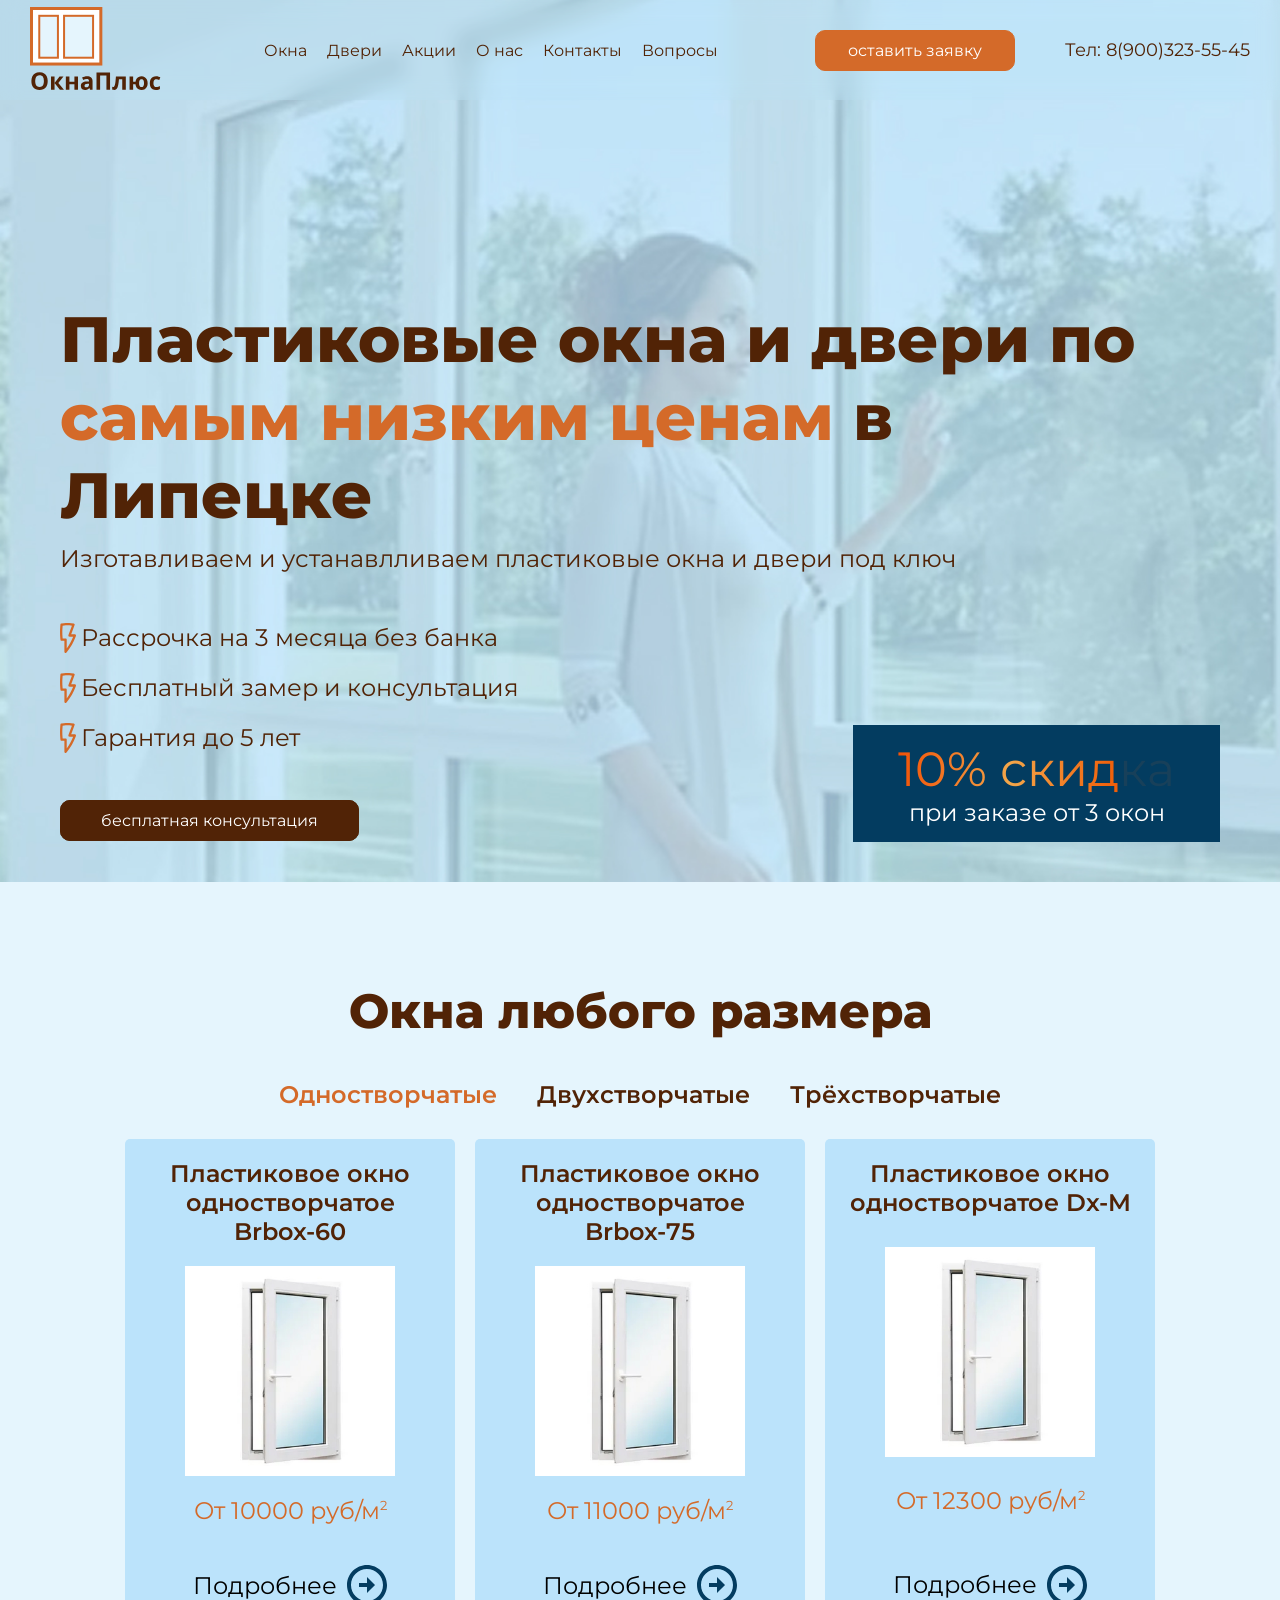
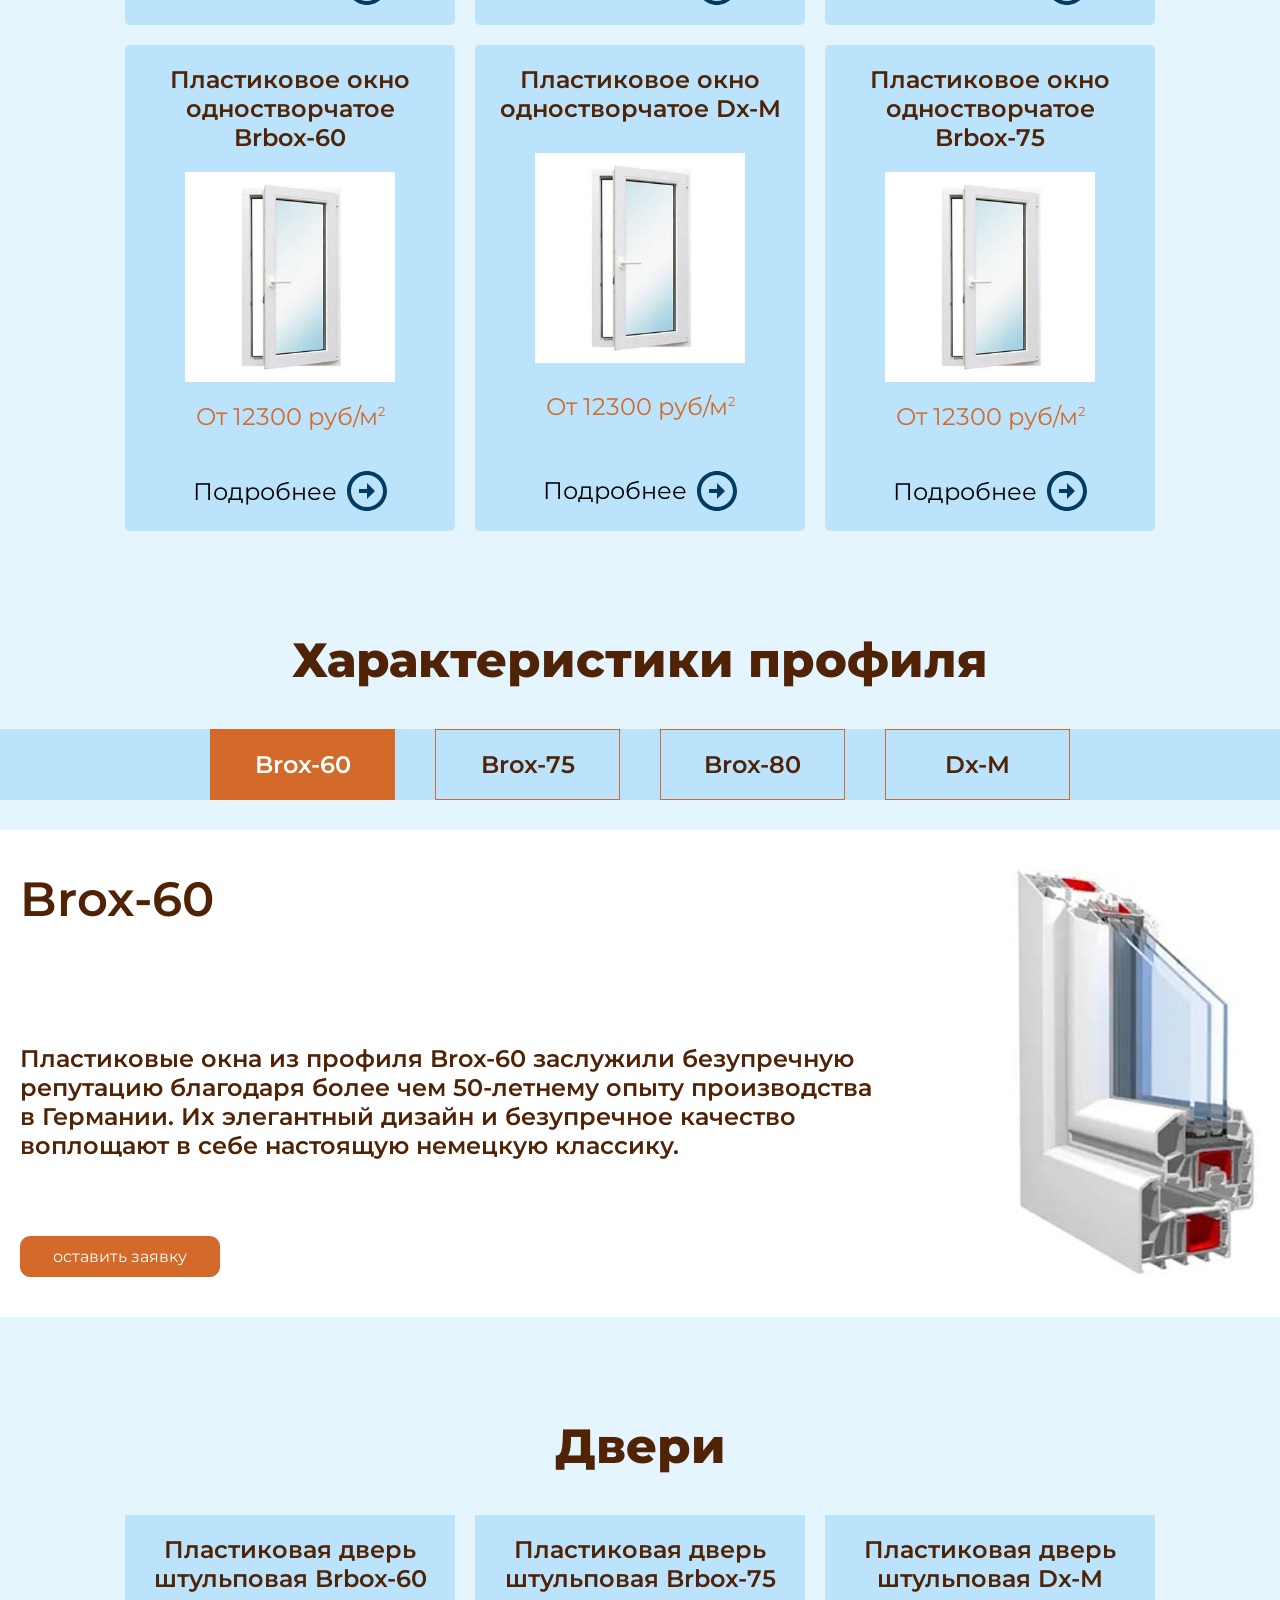
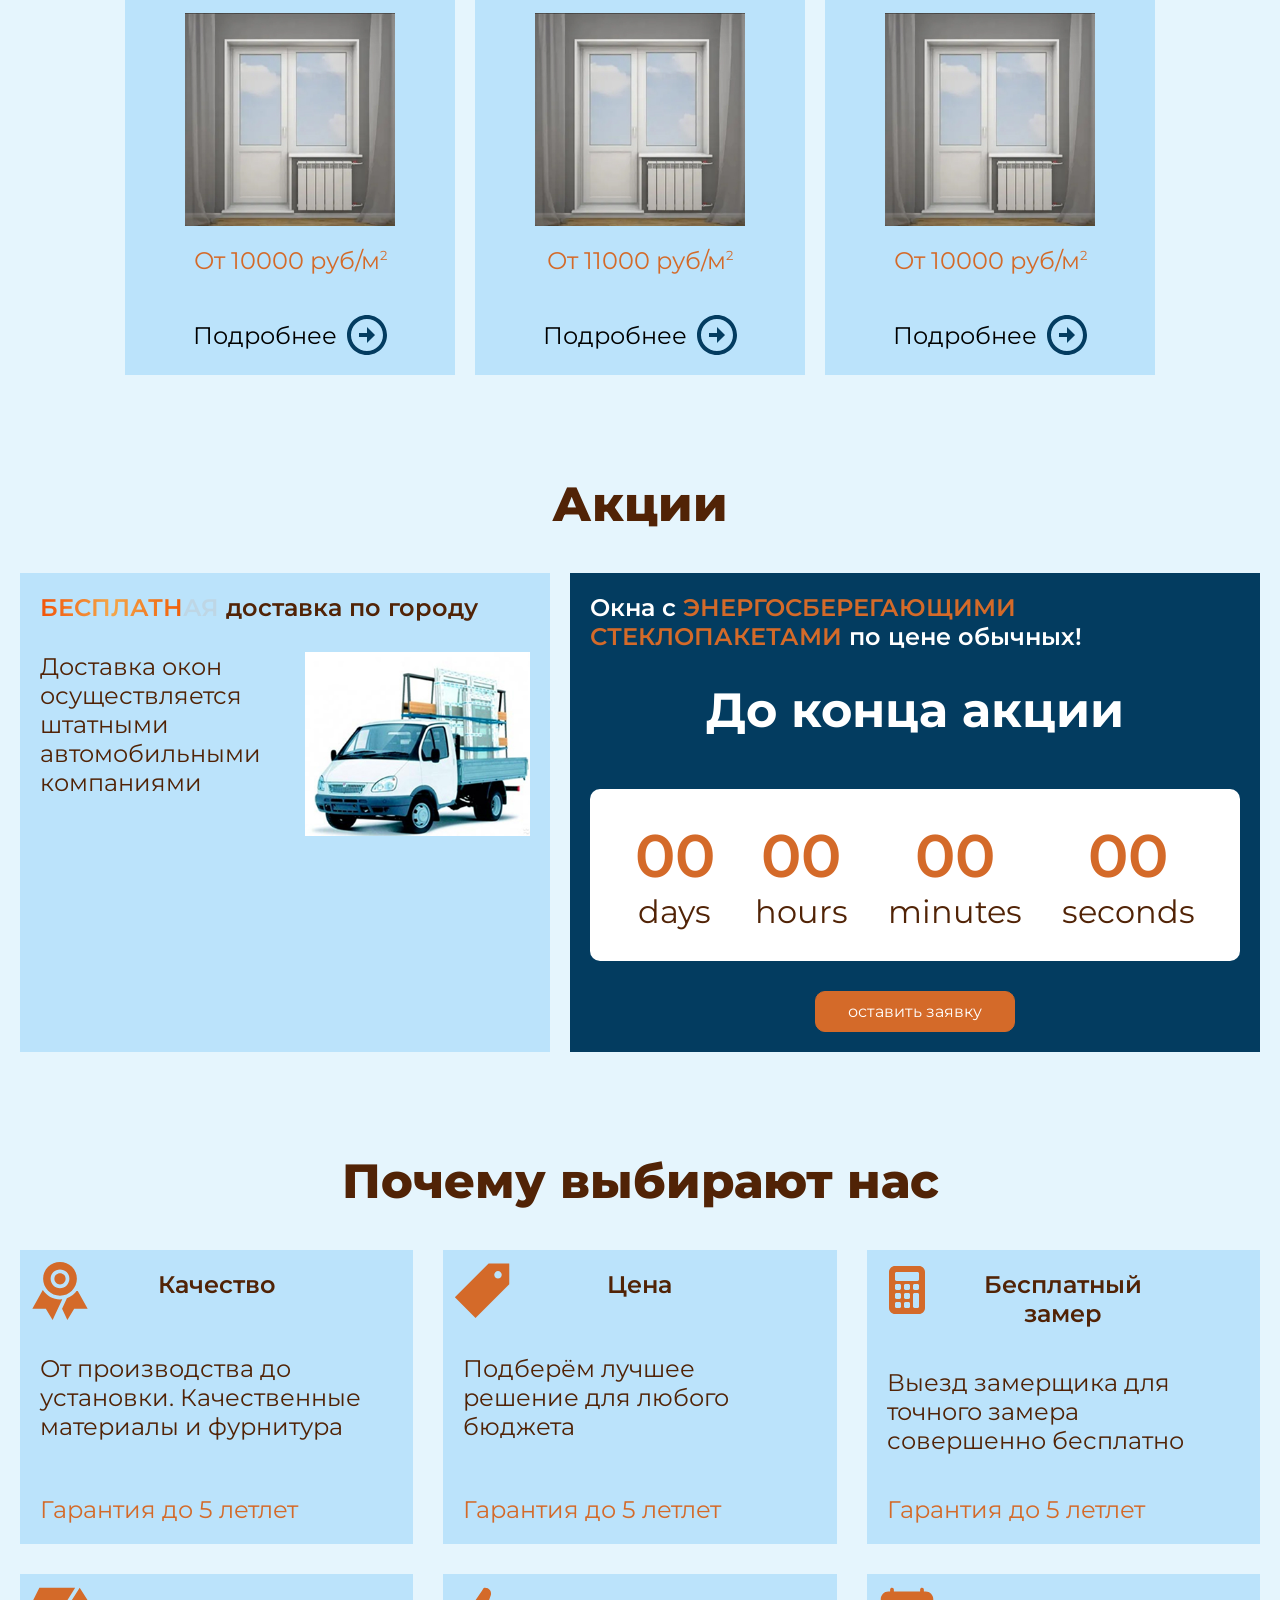
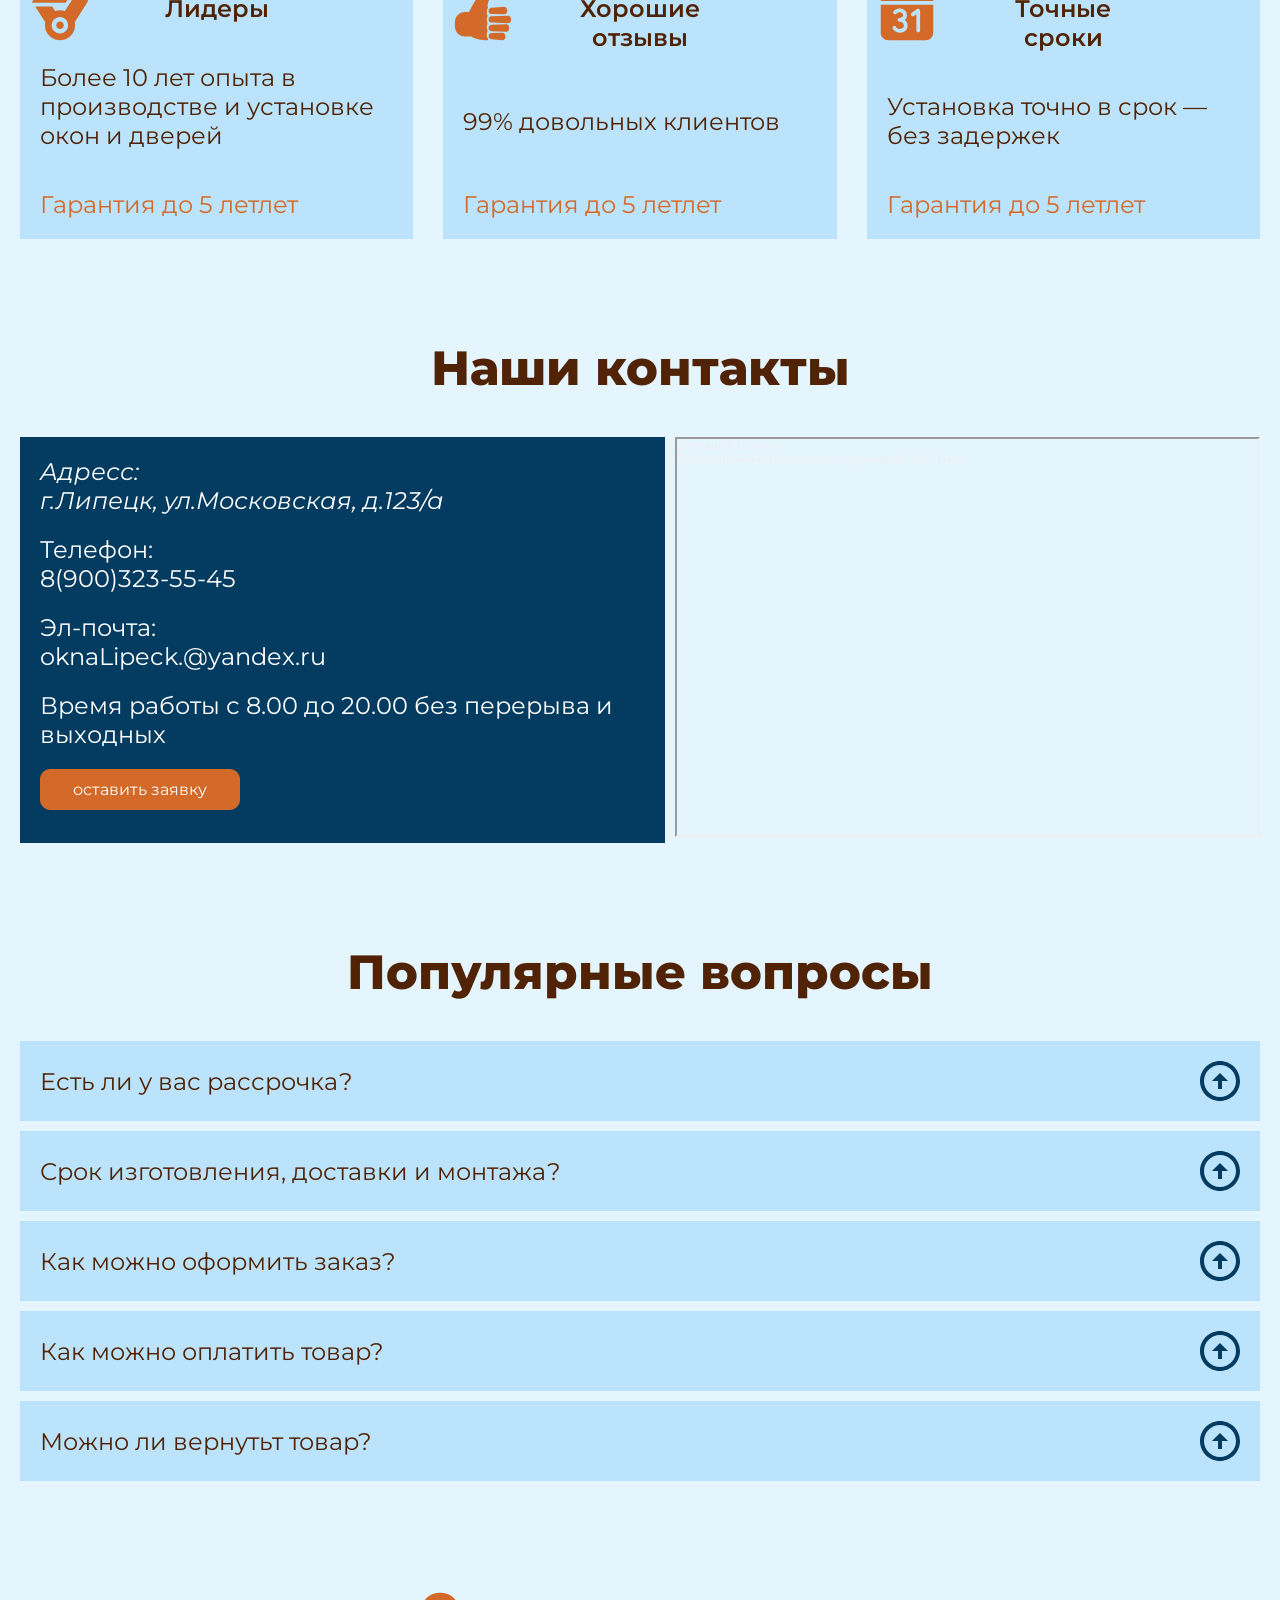
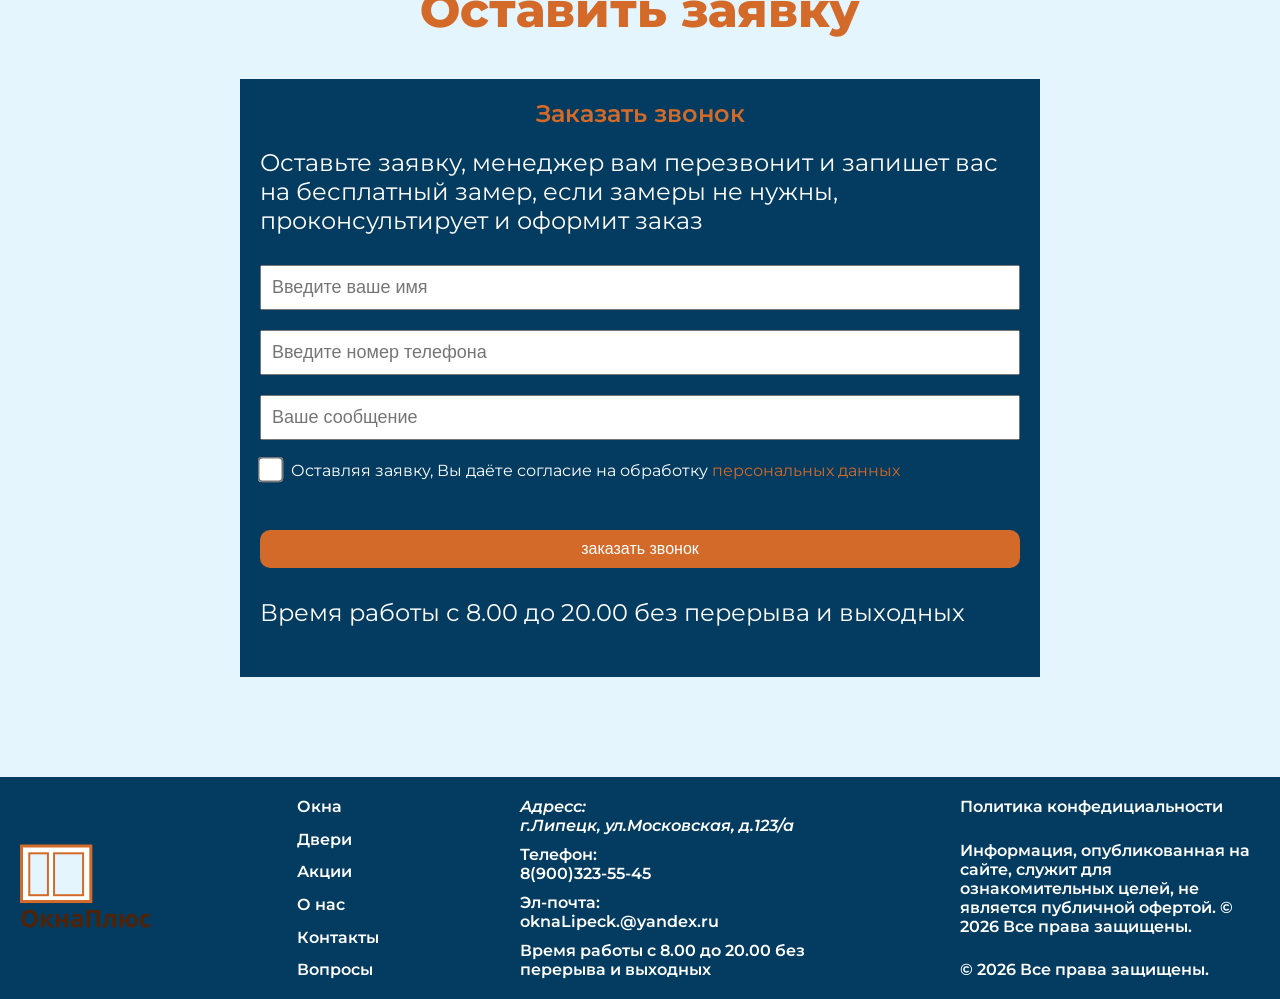
==== commit 9b99dbee: "animate, hover text" ====
--- a/index.html
+++ b/index.html
@@ -24,7 +24,7 @@
       <nav class="header__nav">
         <img src="img/icon-menu-burger.svg" alt="меню" class="button-menu-open">
         <img src="img/icon-menu-close.svg" alt="меню" class="button-menu-close">
-        <ul class="header__menu">
+        <ul class="header__menu menu-animate">
 
           <li class="header__menu-item">
             <a class="header__menu-link" href="#windows">Окна</a>
@@ -81,7 +81,7 @@
         </div>
 
         <div class="header__bottom-sale">
-          <p class="sale-accent">10% скидка</p>
+          <p class="sale-accent animate">10% скидка</p>
           <p class="sale-text">при заказе от 3 окон</p>
         </div>
       </section>
@@ -731,7 +731,7 @@
         <h2 class="section-title">Акции</h2>
         <div class="action__card-wrapper">
           <div class="action__card-1">
-            <h3><span>бесплатная</span> доставка по городу</h3>
+            <h3><span class="animate">бесплатная</span> доставка по городу</h3>
             <div class="card__content">
               <p class="card__content-text">Доставка окон осуществляется штатными автомобильными компаниями</p>
               <div class="card__content-img-wrapper">
@@ -991,7 +991,7 @@
     <img src="img/logo-1.svg" alt="логотип" class="header__logo logo">
 
 
-    <ul class="footer__menu">
+    <ul class="footer__menu menu-animate">
       <li class="footer__menu-item">
         <a class="footerr__menu-link" href="#windows">Окна</a>
       </li>
--- a/style.css
+++ b/style.css
@@ -60,6 +60,7 @@
   padding: 0;
   margin: 0;
 }
+
 
 p,
 img,
@@ -334,6 +335,8 @@
   flex-direction: column;
   justify-content: space-between;
   align-items: center;
+  border-radius: 5px;
+  
 }
 
 .window__modal {
@@ -963,6 +966,52 @@
 .footer__link-politics {
   
 }
+
+/* animate text */
+
+.animate {
+  background: linear-gradient(90deg, #f55004, #f7ae4f, #f35b04);
+  background-repeat: no-repeat;
+  background-size: 80%;
+  animation: animate 3s linear infinite;
+  -webkit-background-clip: text;
+  -webkit-text-fill-color: rgba(212, 106, 41, 0.1);
+}
+
+@keyframes animate{
+  0% {
+    background-position: -500%;
+  }
+  100% {
+    background-position: 500%;
+  }
+}
+
+/* menu-hover */
+.menu-animate a {
+  position: relative;
+}
+
+.menu-animate a::before {
+  content:"";
+  position: absolute;
+  bottom: -6px;
+  left: 50%;
+  width: 0;
+  height: 3px;
+  background: var(--color-accent);
+  border-radius: 3px;
+  transition: 0.4s cubic-bezier(0.25, 0.8, 0.5, 1);
+  transform: translateX(-50%);
+}
+
+.menu-animate a:hover::before,
+.menu-animate a:focus::before {
+  width: 110%;
+  box-shadow: 0 0 12px var(--color-accent);
+}
+
+
 
 @media (max-width: 1150px) {
   body {
@@ -991,7 +1040,7 @@
     padding: 20px;
     font-size: 24px;
     transform: translateY(-150%);
-    transition: transform 0.3s;
+    transition: transform 0.6s;
   }
 
   .contacts {
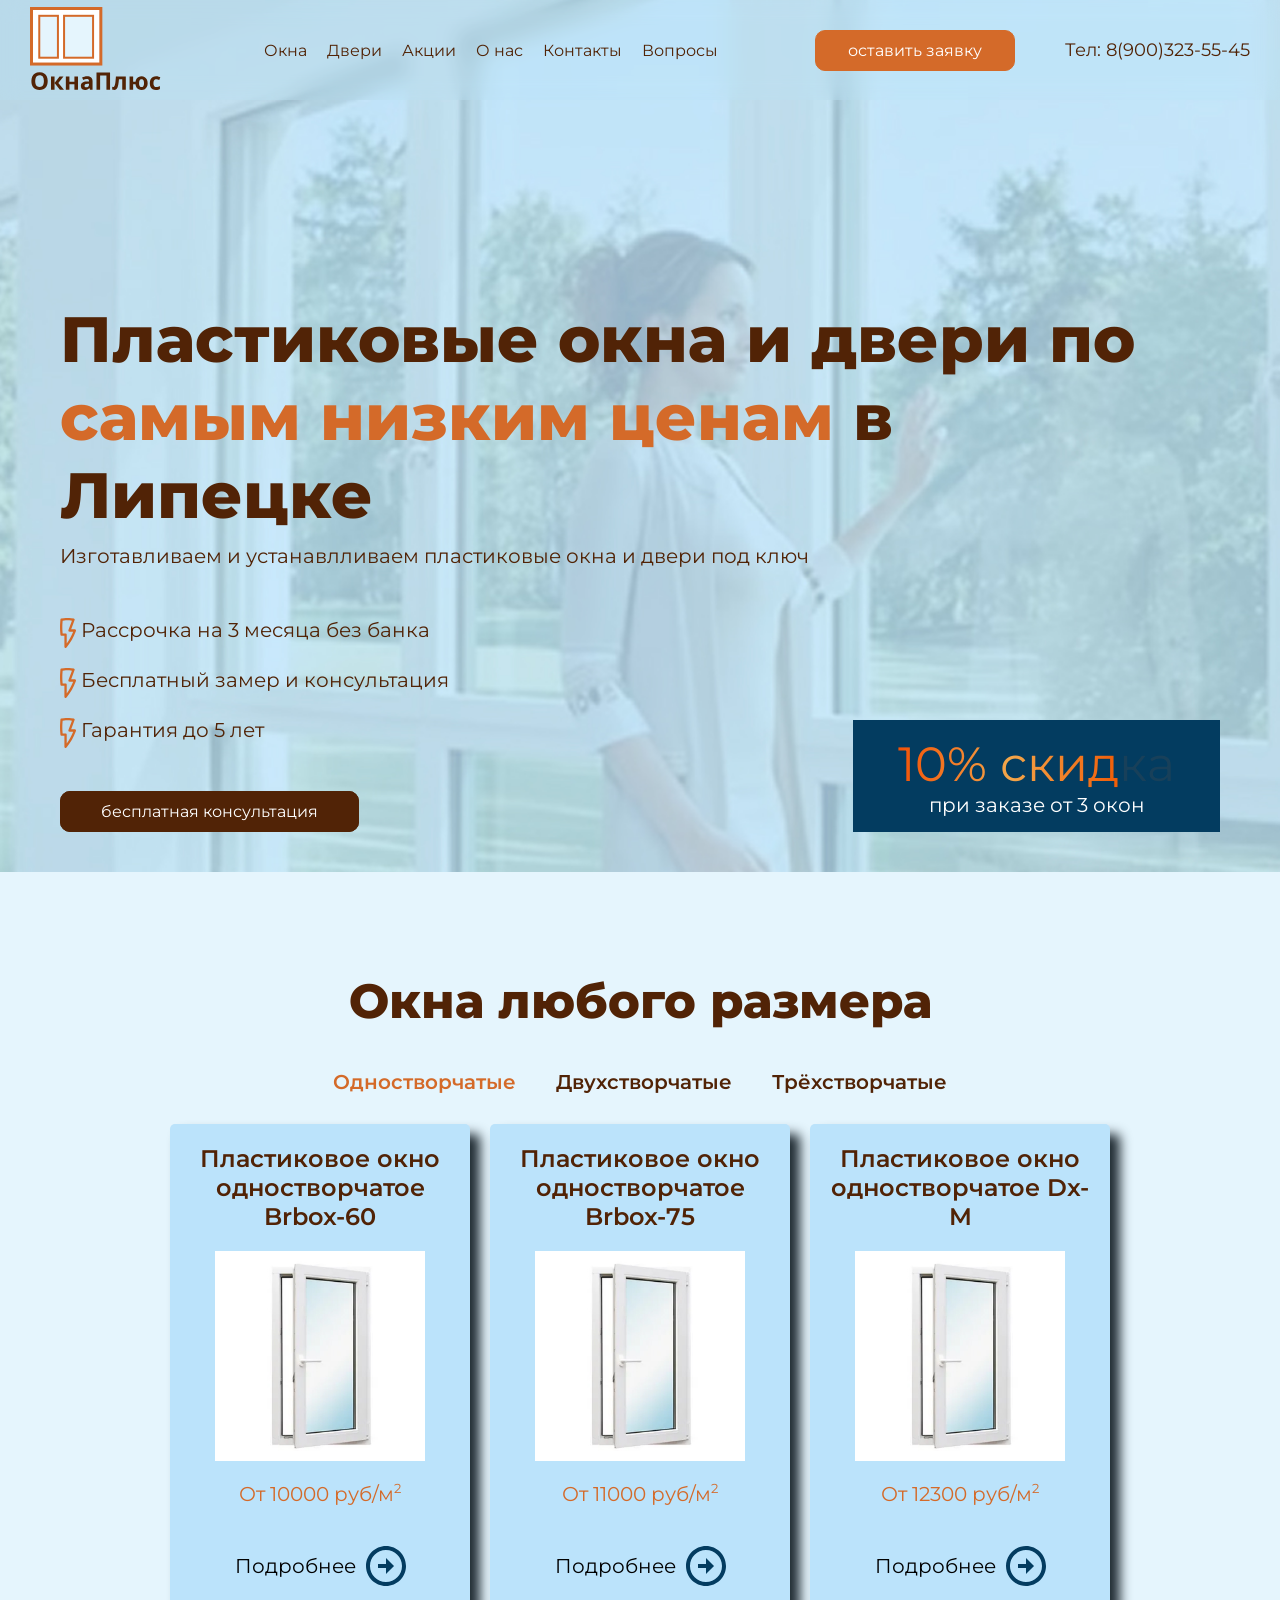
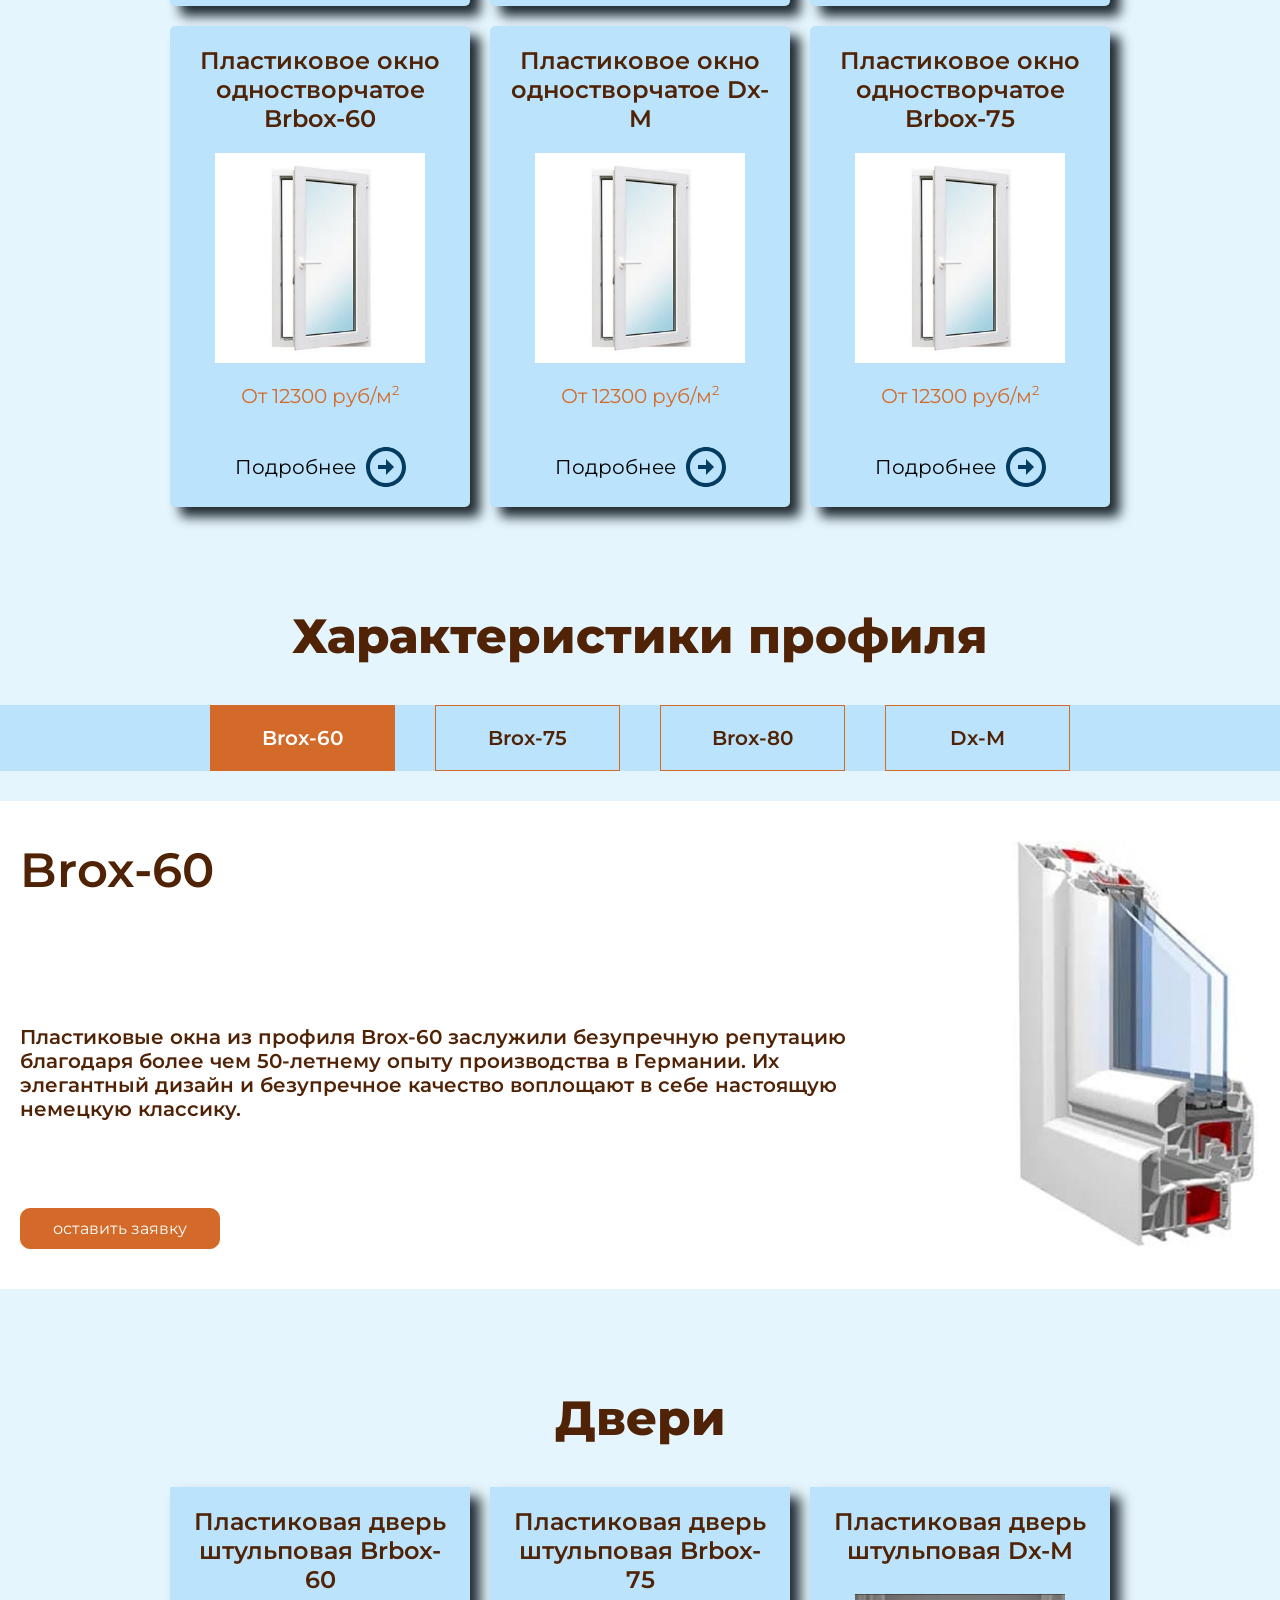
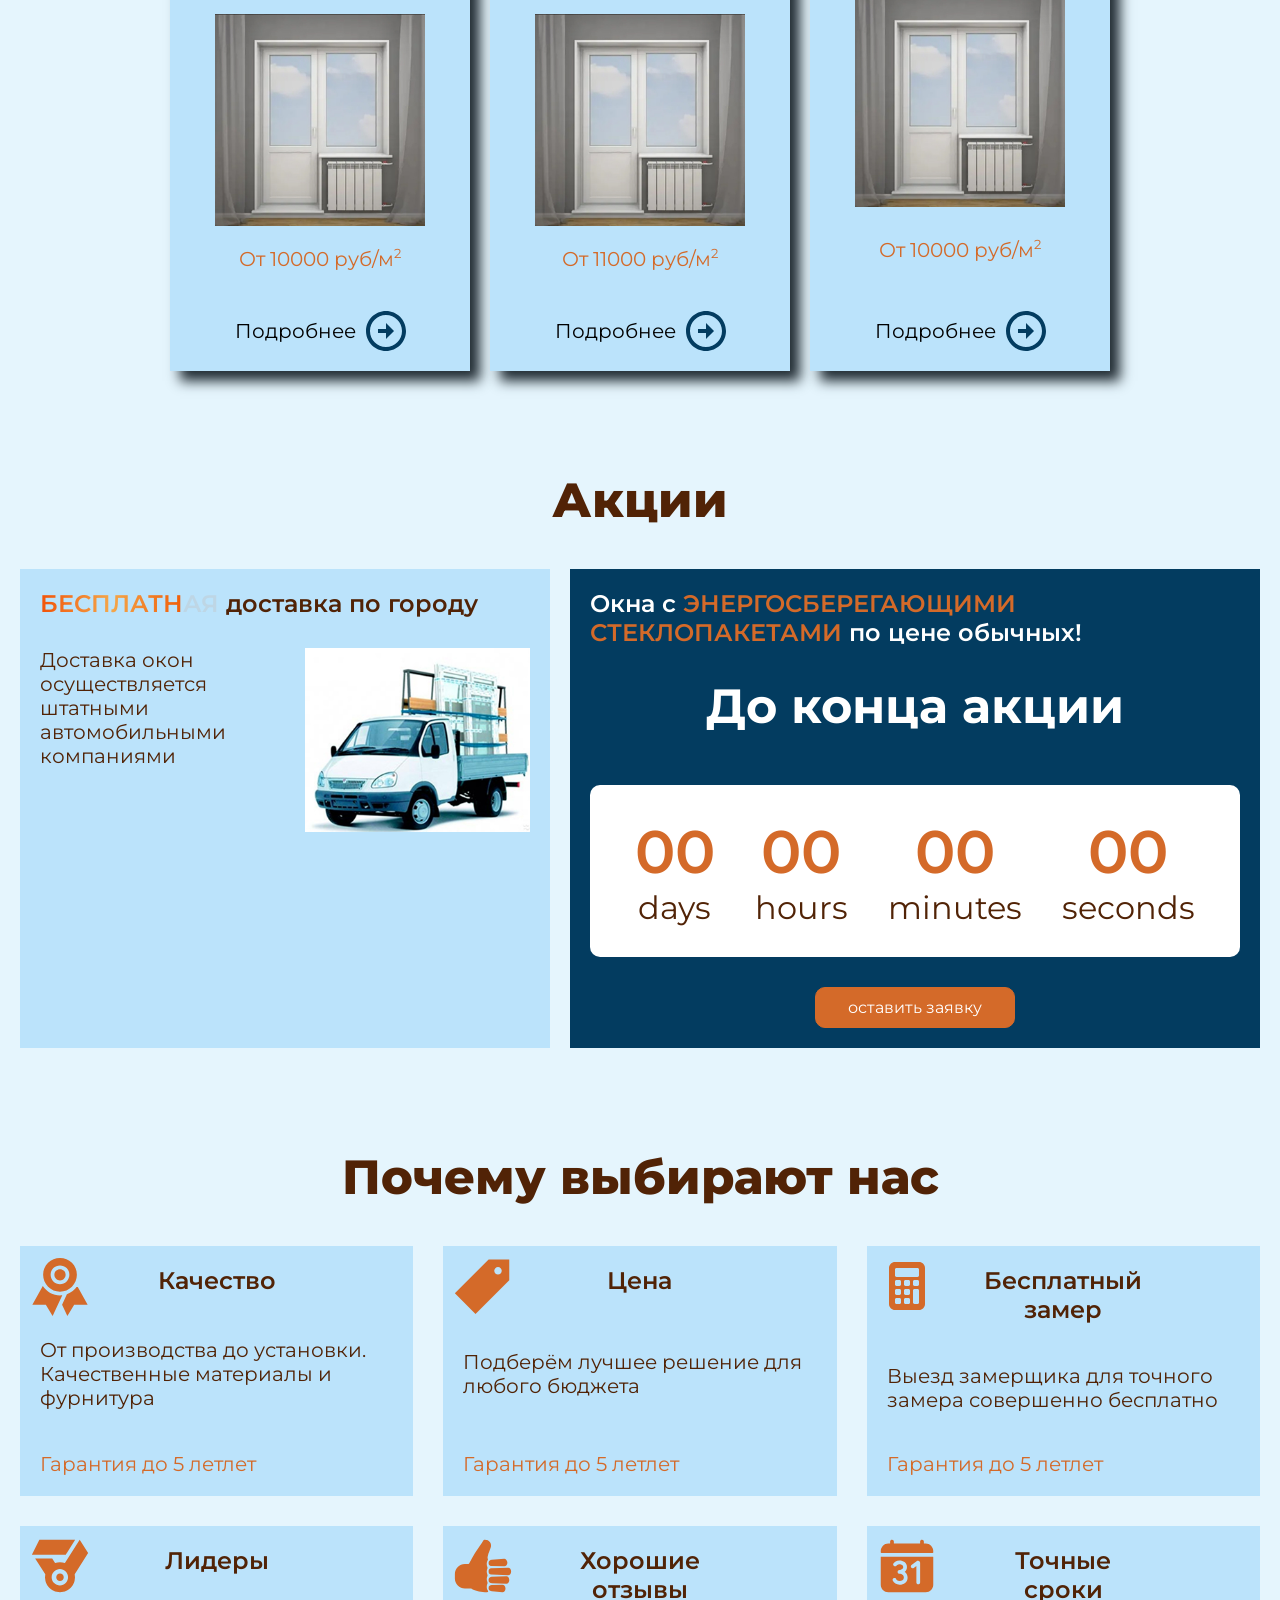
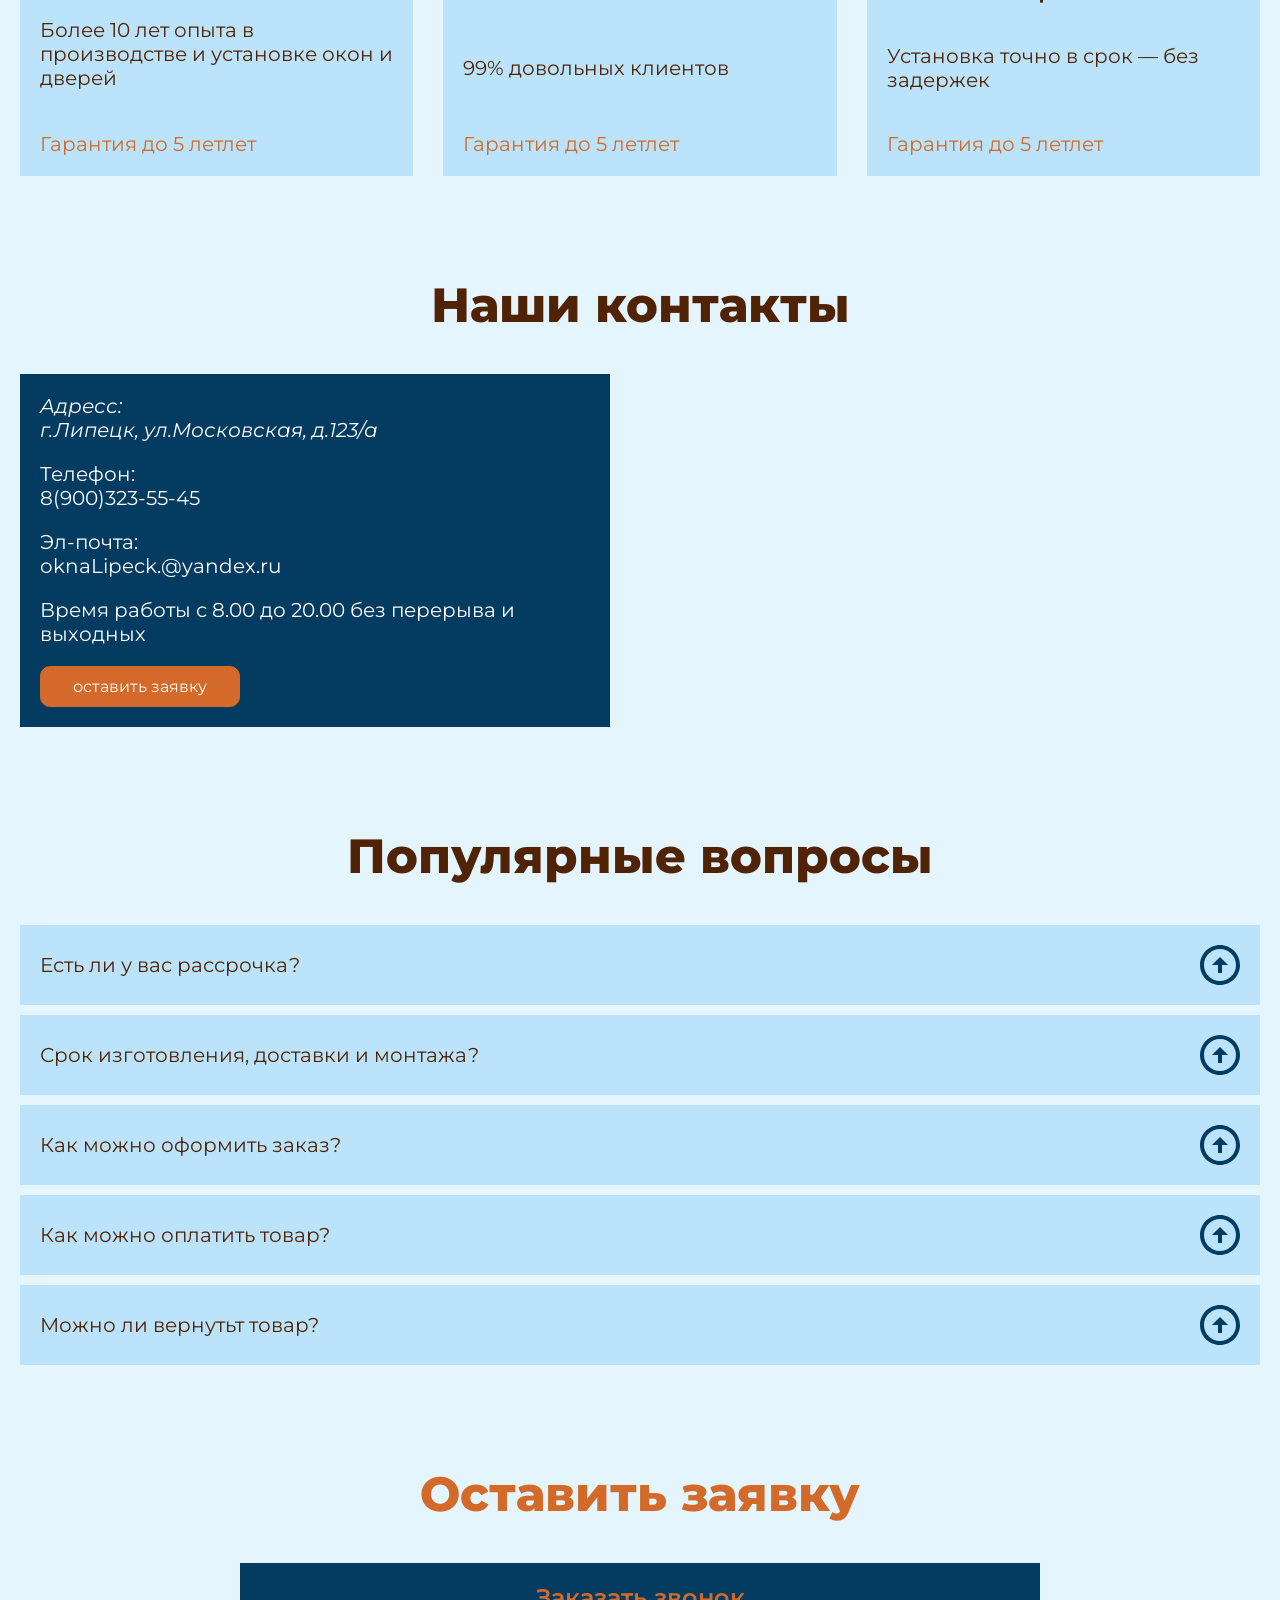
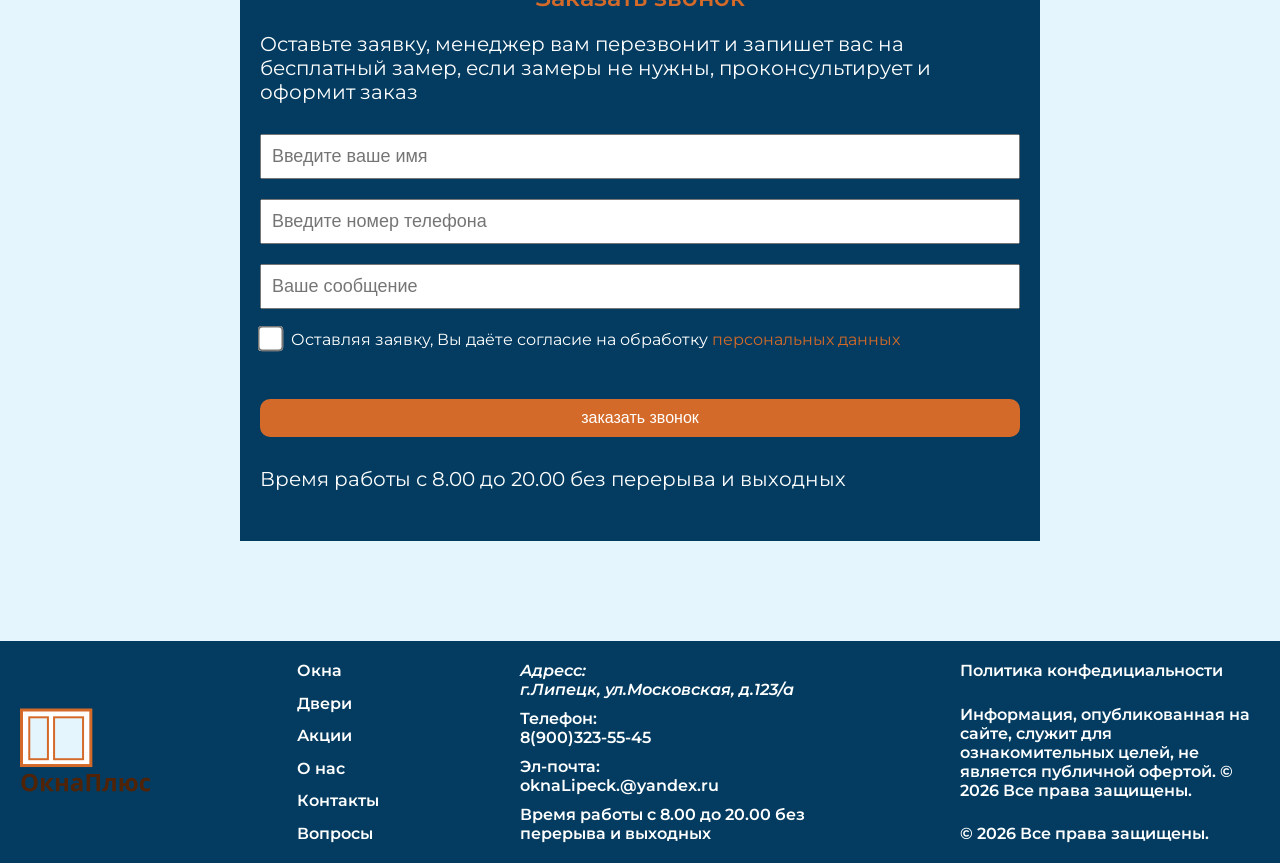
==== commit 7d1cc463: "map" ====
--- a/index.html
+++ b/index.html
@@ -856,15 +856,10 @@
 
 
           <div class="contacts__map">
-            <div class="map" style="position:relative;overflow:hidden;"><a
-                href="https://yandex.ru/maps/org/bolshoy_sfinks/217629533120/?utm_medium=mapframe&utm_source=maps"
-                style="color:#eee;font-size:12px;position:absolute;top:0px;">Большой Сфинкс</a><a
-                href="https://yandex.ru/maps/121452/giza-governorate/category/landmark_attraction/89683368508/?utm_medium=mapframe&utm_source=maps"
-                style="color:#eee;font-size:12px;position:absolute;top:14px;">Достопримечательность в Мухафазе
-                Эль‑Гиза</a><iframe
-                src="https://yandex.ru/map-widget/v1/?ll=31.130393%2C29.976946&mode=search&oid=217629533120&ol=biz&z=15"
-                width="100%" height="400" frameborder="1" allowfullscreen="true" style="position:relative;"></iframe>
-            </div>
+            <iframe
+              src="https://yandex.ru/map-widget/v1/?um=constructor%3A704d66848ccca852ac57ce518a393c74ccb0da9cc4c03440058357194330b2d6&amp;source=constructor"
+              width="100%" height="100%" frameborder="0"></iframe>
+           
           </div>
         </div>
 
@@ -948,7 +943,7 @@
               проконсультирует и
               оформит заказ</p>
 
-            <input type="hidden" name="project_name" value="Site Name">
+            <input type="hidden" name="project_name" value="Windows">
             <input type="hidden" name="admin_email" value="agarcov310781igor@gmail.com">
             <input type="hidden" name="form_subject" value="Form Subject 2">
 
@@ -960,7 +955,7 @@
               </div>
               <div>
                 <label>
-                  <input class="form-zvonk__item" type="tel" placeholder="Введите номер телефона" required>
+                  <input class="form-zvonk__item" type="tel" name='tel' placeholder="Введите номер телефона" required>
                 </label>
               </div>
               <div>
@@ -1044,6 +1039,7 @@
 
 
   <script src="main.js"></script>
+  <script src="https://cdnjs.cloudflare.com/ajax/libs/jquery/3.7.1/jquery.min.js"></script>
 </body>
 
 </html>
--- a/style.css
+++ b/style.css
@@ -55,7 +55,8 @@
   border: none;
   background-color: inherit;
   cursor: pointer;
-  font-size: 24px;
+  font-size: 20px;
+  /* font-size: 24px; */
   font-family: "Montserrat", sans-serif;
   padding: 0;
   margin: 0;
@@ -140,7 +141,8 @@
   width: 100%;
   background-color: var(--bg-color-light);
   font-family: "Montserrat", sans-serif;
-  font-size: 24px;
+  font-size: 20px;
+  /* font-size: 24px; */
   font-weight: 400;
   font-style: normal;
   color: var(--color-text);
@@ -169,37 +171,26 @@
   justify-content: space-between;
   width: 100%;
   height: 100px;
-  padding: 0 30px;
+  padding: 5px 30px;
   backdrop-filter: blur(10px);
   background-color: rgba(187, 227, 251, 0.2);
   position: sticky;
   top: 0;
   z-index: 10;
 }
-.header__logo {
-}
-.logo {
-}
-.header__nav {
-  /* margin-right: 230px; */
-}
+
 .header__menu {
   display: flex;
   align-items: center;
   gap: 20px;
   font-size: 16px;
 }
-.header__menu-item {
-}
-.header__menu-link {
-}
+
 .contacts {
   display: flex;
   gap: 50px;
 }
-/* .header__button {
-  height: fit-content;
-} */
+
 .button {
   color: #fff;
   font-size: 16px;
@@ -207,16 +198,12 @@
   padding: 10px 32px;
   border-radius: 10px;
 }
-.button-order {
-}
+
 .header__phone {
   font-size: 18px;
   align-self: center;
 }
-.phone {
-}
-.container {
-}
+
 .header-bottom {
   padding: 50px 20px;
   padding-top: 200px;
@@ -245,10 +232,7 @@
   display: flex;
   gap: 5px;
 }
-.item-img {
-}
-.item-text {
-}
+
 .header__bottom-button {
   padding: 10px 40px;
   background-color: var(--color-text);
@@ -330,7 +314,7 @@
   padding: 20px;
   text-align: center;
   background-color: var(--bg-color-medium);
-  flex: 0 0 330px;
+  flex: 0 0 300px;
   display: flex;
   flex-direction: column;
   justify-content: space-between;
@@ -352,7 +336,6 @@
   visibility: hidden;
   opacity: 0;
   transition: all ease 0.6s;
-  /* transform: translate(-50%, -50%); */
   background-color: var(--bg-color-medium);
   display: flex;
   justify-content: space-between;
@@ -403,41 +386,6 @@
   opacity: 1;
 }
 
-/* .xit-card {
-  padding: 5px 10px;
-  display: flex;
-  align-items: center;
-  gap: 5px;
-  background-color: var(--bg-color-dark);
-  color: #fff;
-  border-radius: 10px;
-  font-size: 16px;
-  position: absolute;
-  top: -15px;
-  right: -10px;
-} */
-
-/* .xit-card span{
-  color: var(--color-accent);
-  font-size: 20px;
-} */
-
-/* .slider-arrow {
-  position: absolute;
-  top: 50%;
-  transform: translateY(-50%);
-  cursor: pointer;
-}
-
-.prev {
-  left: 10px;
-}
-
-.next {
-  right: 10px;
-} */
-/* .card-title {
-} */
 .card-img {
   max-width: 320px;
   width: 72%;
@@ -567,7 +515,7 @@
   padding: 20px;
   text-align: center;
   background-color: var(--bg-color-medium);
-  flex: 0 0 330px;
+  flex: 0 0 300px;
   display: flex;
   flex-direction: column;
   justify-content: space-between;
@@ -963,9 +911,7 @@
   gap: 10px;
 }
 
-.footer__link-politics {
-  
-}
+
 
 /* animate text */
 
@@ -1012,10 +958,26 @@
 }
 
 
+.windows__option-1,
+.doors__option-1 {
+  box-shadow: 5px 5px 5px #212c33;
+  transform: scale(0.9);
+  transition: all 1s ease;
+  opacity: 0.2;
+}
+
+.windows__option-1.shadow-in,
+.doors__option-1.shadow-in {
+  box-shadow: 10px 10px 12px #212c33;
+  transform: scale(1);
+  opacity: 1;
+}
+
+
 
 @media (max-width: 1150px) {
   body {
-    font-size: 20px;
+    font-size: 18px;
   }
 
   .button-menu-open {
@@ -1128,6 +1090,7 @@
 }
 
 @media (max-width: 950px) {
+
   .description__tabs-titles {
     display: flex;
     gap: 15px;
@@ -1180,8 +1143,13 @@
 }
 
 @media (max-width: 800px) {
+
   body {
-    font-size: 18px;
+    font-size: 16px;
+  }
+
+  h3 {
+    font-size: 20px;
   }
 
   .header-container {
@@ -1194,7 +1162,7 @@
 
   .header {
     height: fit-content;
-    padding: 0 15px;
+    padding: 5px 15px;
     position: relative;
   }
 
@@ -1226,6 +1194,10 @@
     margin-bottom: 30px;
   }
 
+  .header-bottom__content-benefits .item-img {
+    width: 12px;
+  }
+
   .header__bottom-sale {
     padding: 10px 20px;
     bottom: 20px;
@@ -1241,7 +1213,7 @@
   }
 
   .tabs__container {
-    gap: 30px;
+    gap: 20px;
     margin-bottom: 30px;
   }
 
@@ -1278,6 +1250,8 @@
     flex-wrap: wrap;
     justify-content: center;
     width: 90%;
+    max-height: 100vh;
+    overflow-y: auto;
     gap: 20px;
     padding: 20px 10px;
   }
@@ -1349,6 +1323,7 @@
 }
 
 @media (max-width: 615px) {
+
   body {
     font-size: 16px;
   }
@@ -1358,7 +1333,7 @@
   }
 
   h3 {
-    font-size: 20px;
+    font-size: 18px;
   }
 
   .header__nav.menu--open .button-menu-close {
@@ -1400,11 +1375,24 @@
     text-align: center;
   }
 
+  .window__modal .modal-img,
+  .door__modal .modal-img {
+    width: 50%;
+    max-width: 300px;
+    max-height: 300px;
+  }
+
   .window__modal,
   .door__modal {
-    width: 100%;
-  }
-
+    width: 95%;
+    font-size: 14px;
+  }
+
+  /* .windows__option-1,
+  .doors__option-1 {
+    max-width: 350px;
+    flex: 1 1 auto;
+  } */
   .windows__option-1,
   .doors__option-1 {
     max-width: 400px;
@@ -1456,6 +1444,11 @@
 }
 
 @media (max-width: 450px) {
+
+  body {
+    font-size: 14px;
+  }
+
   .header {
     flex-wrap: wrap;
     column-gap: 20px;
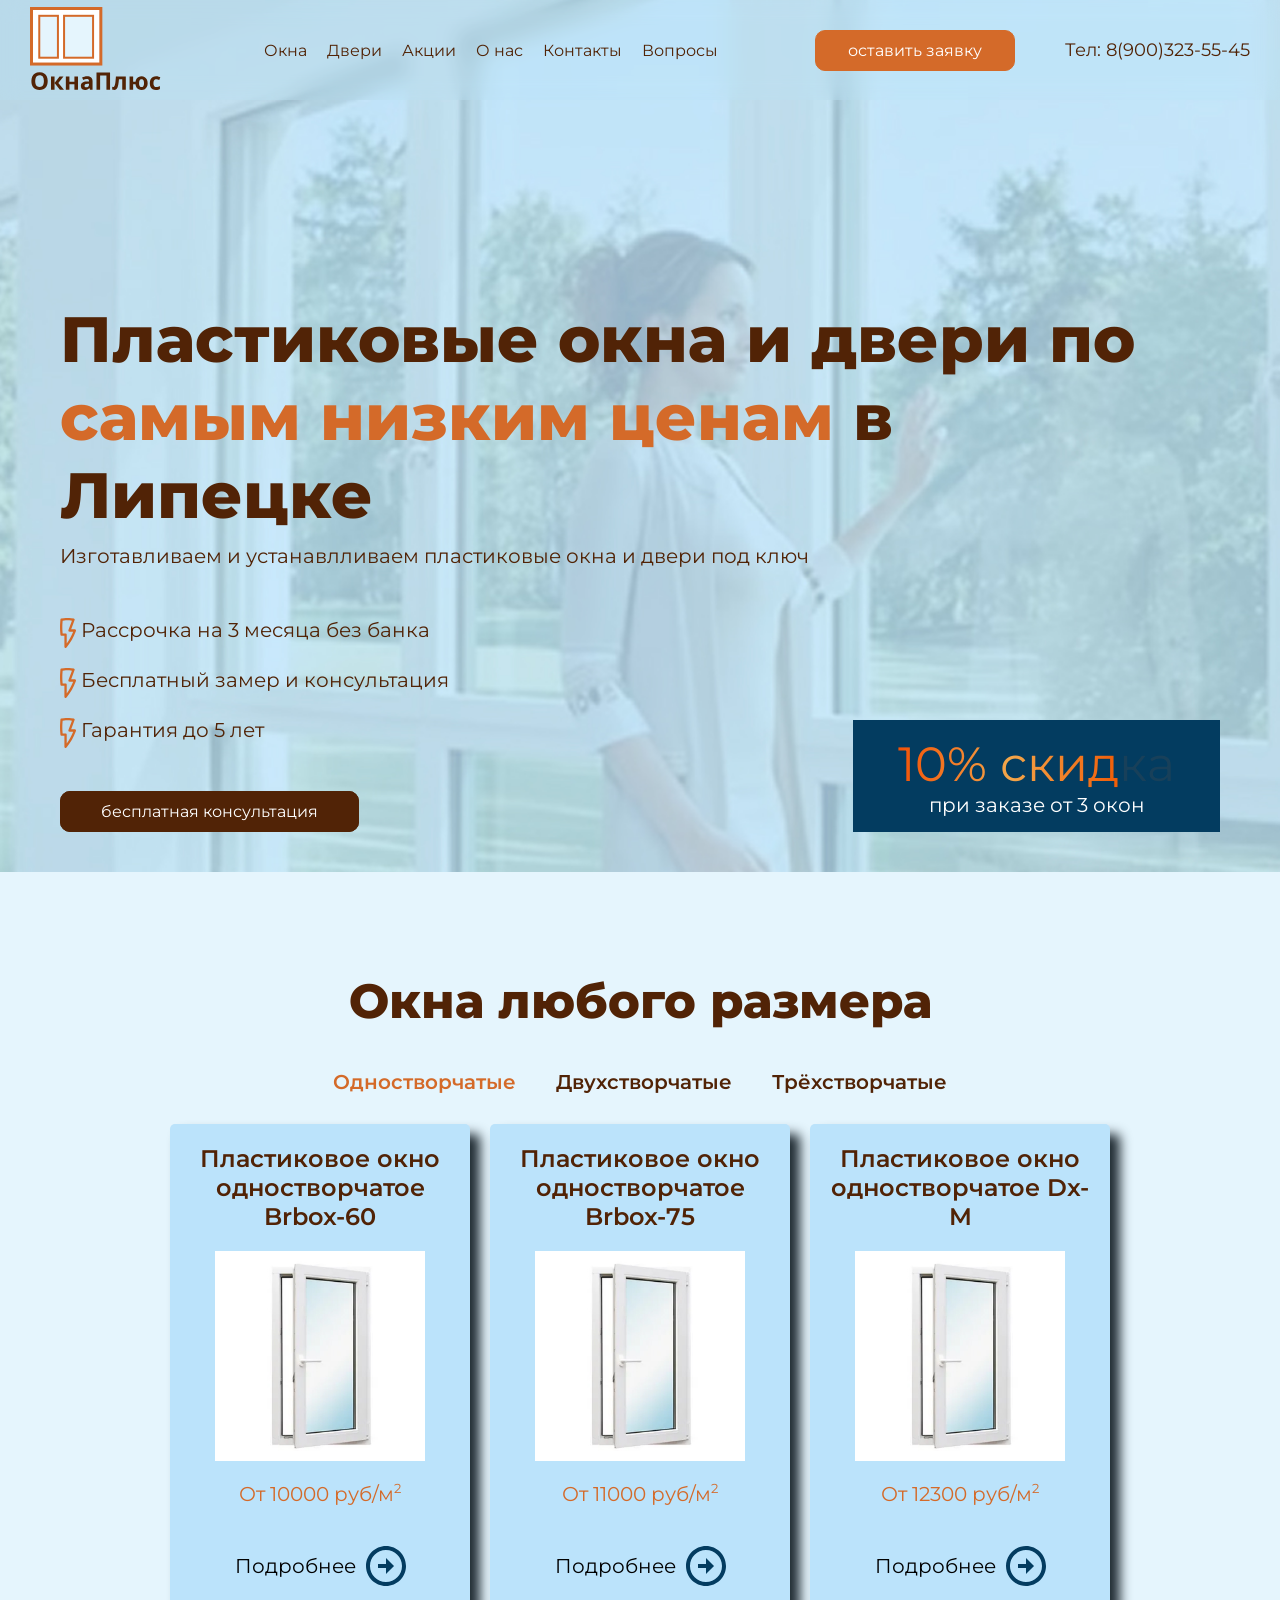
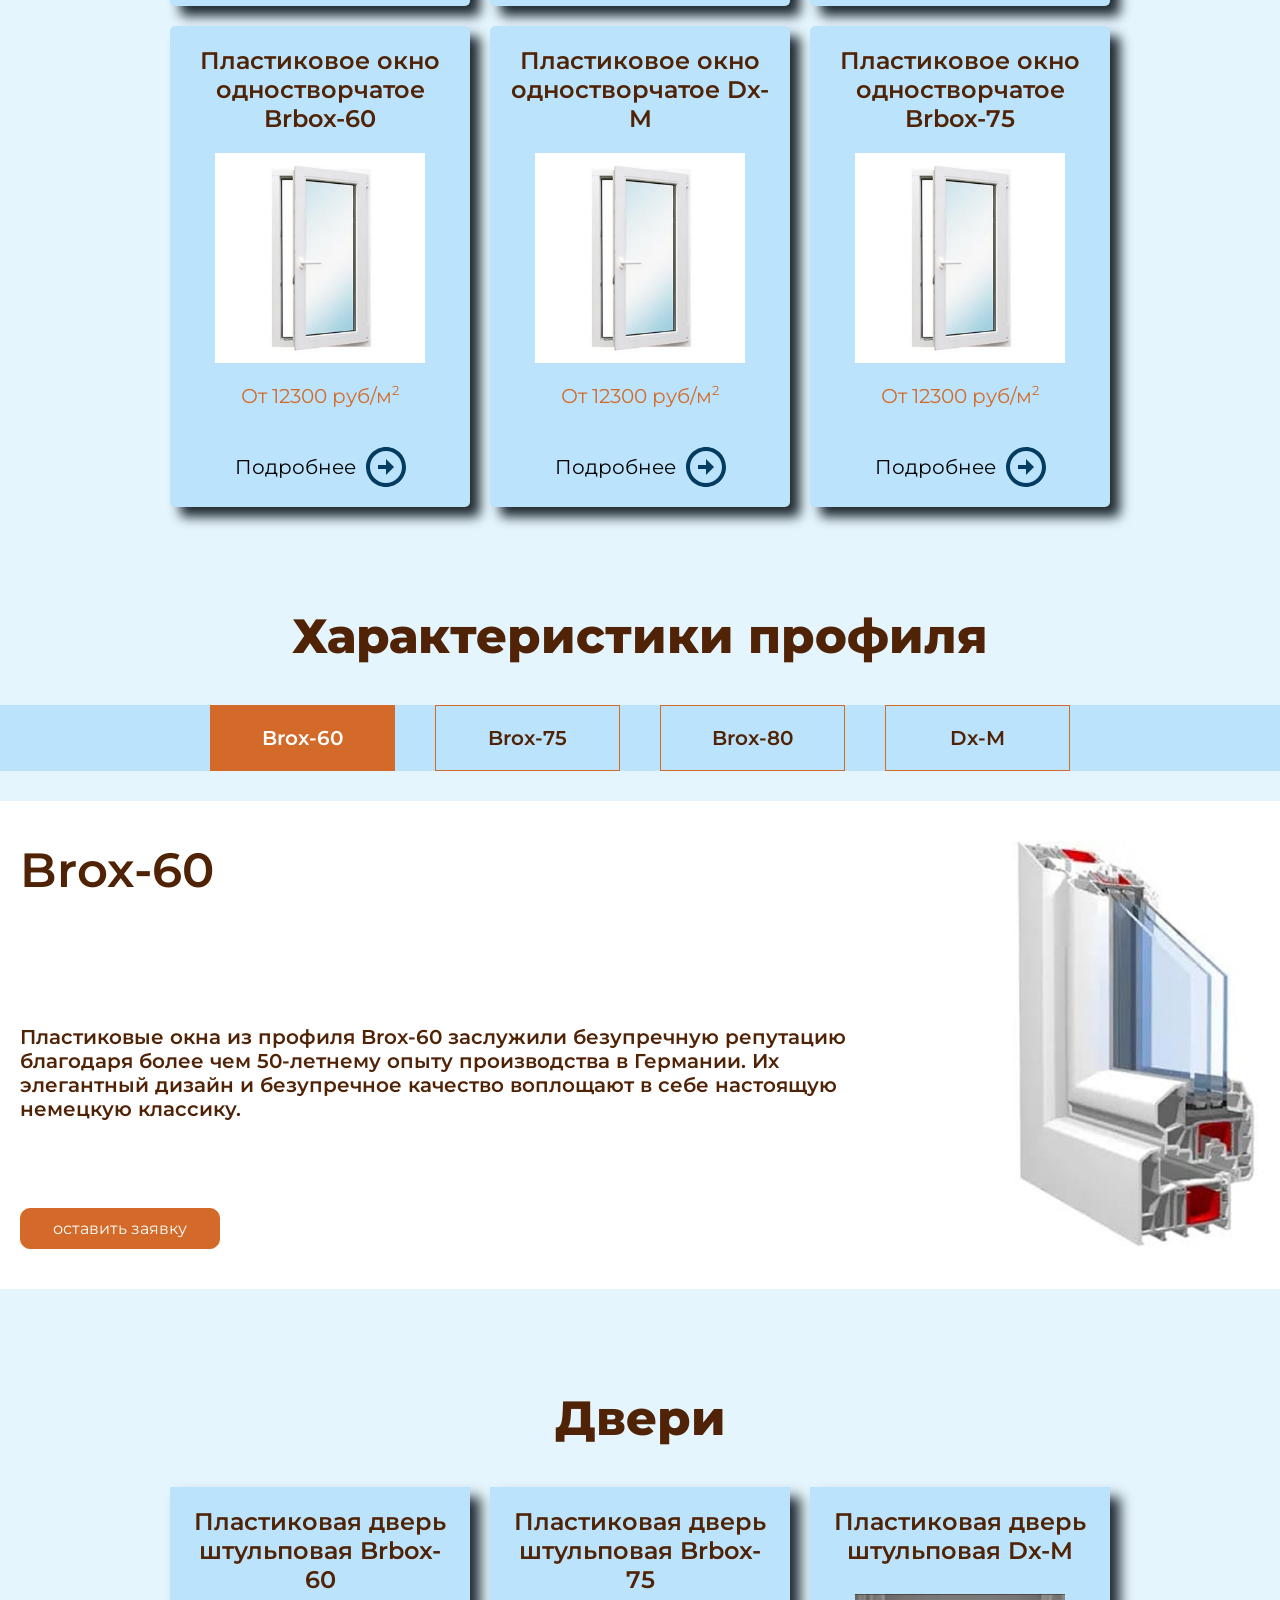
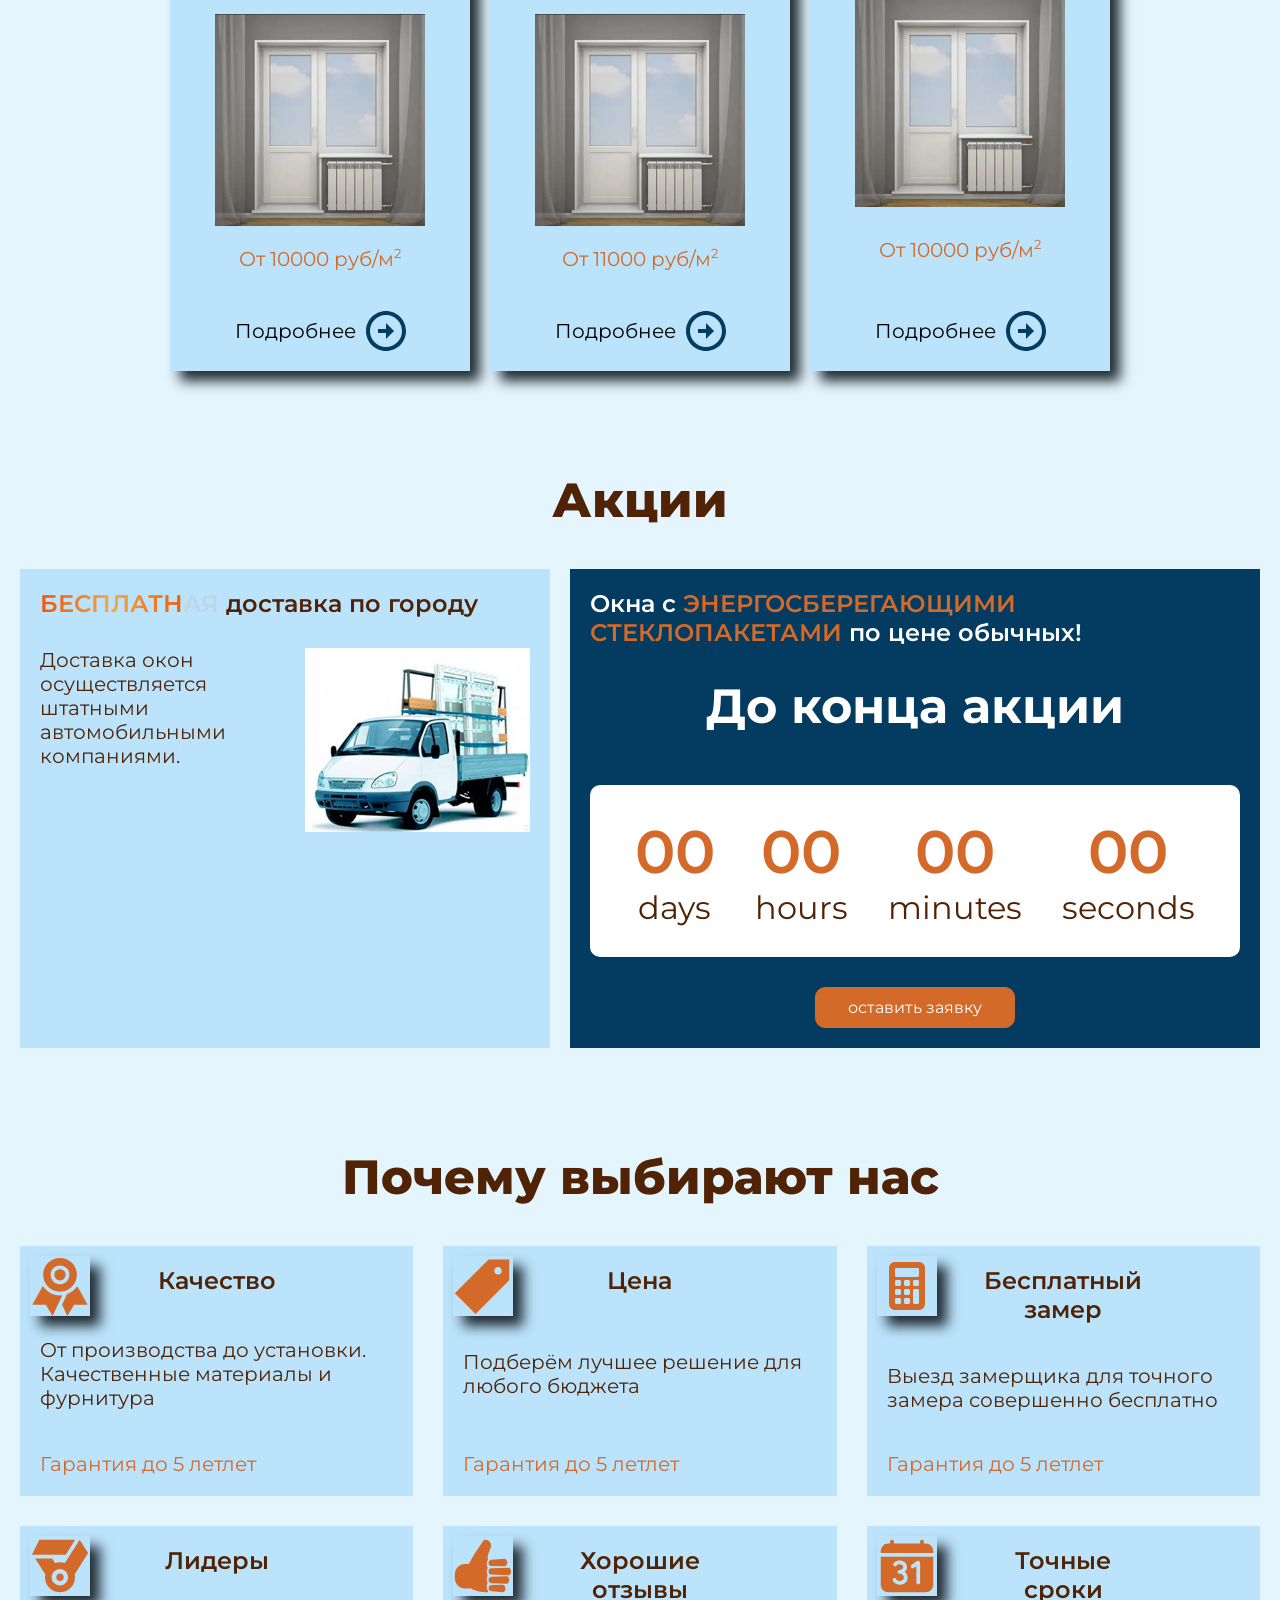
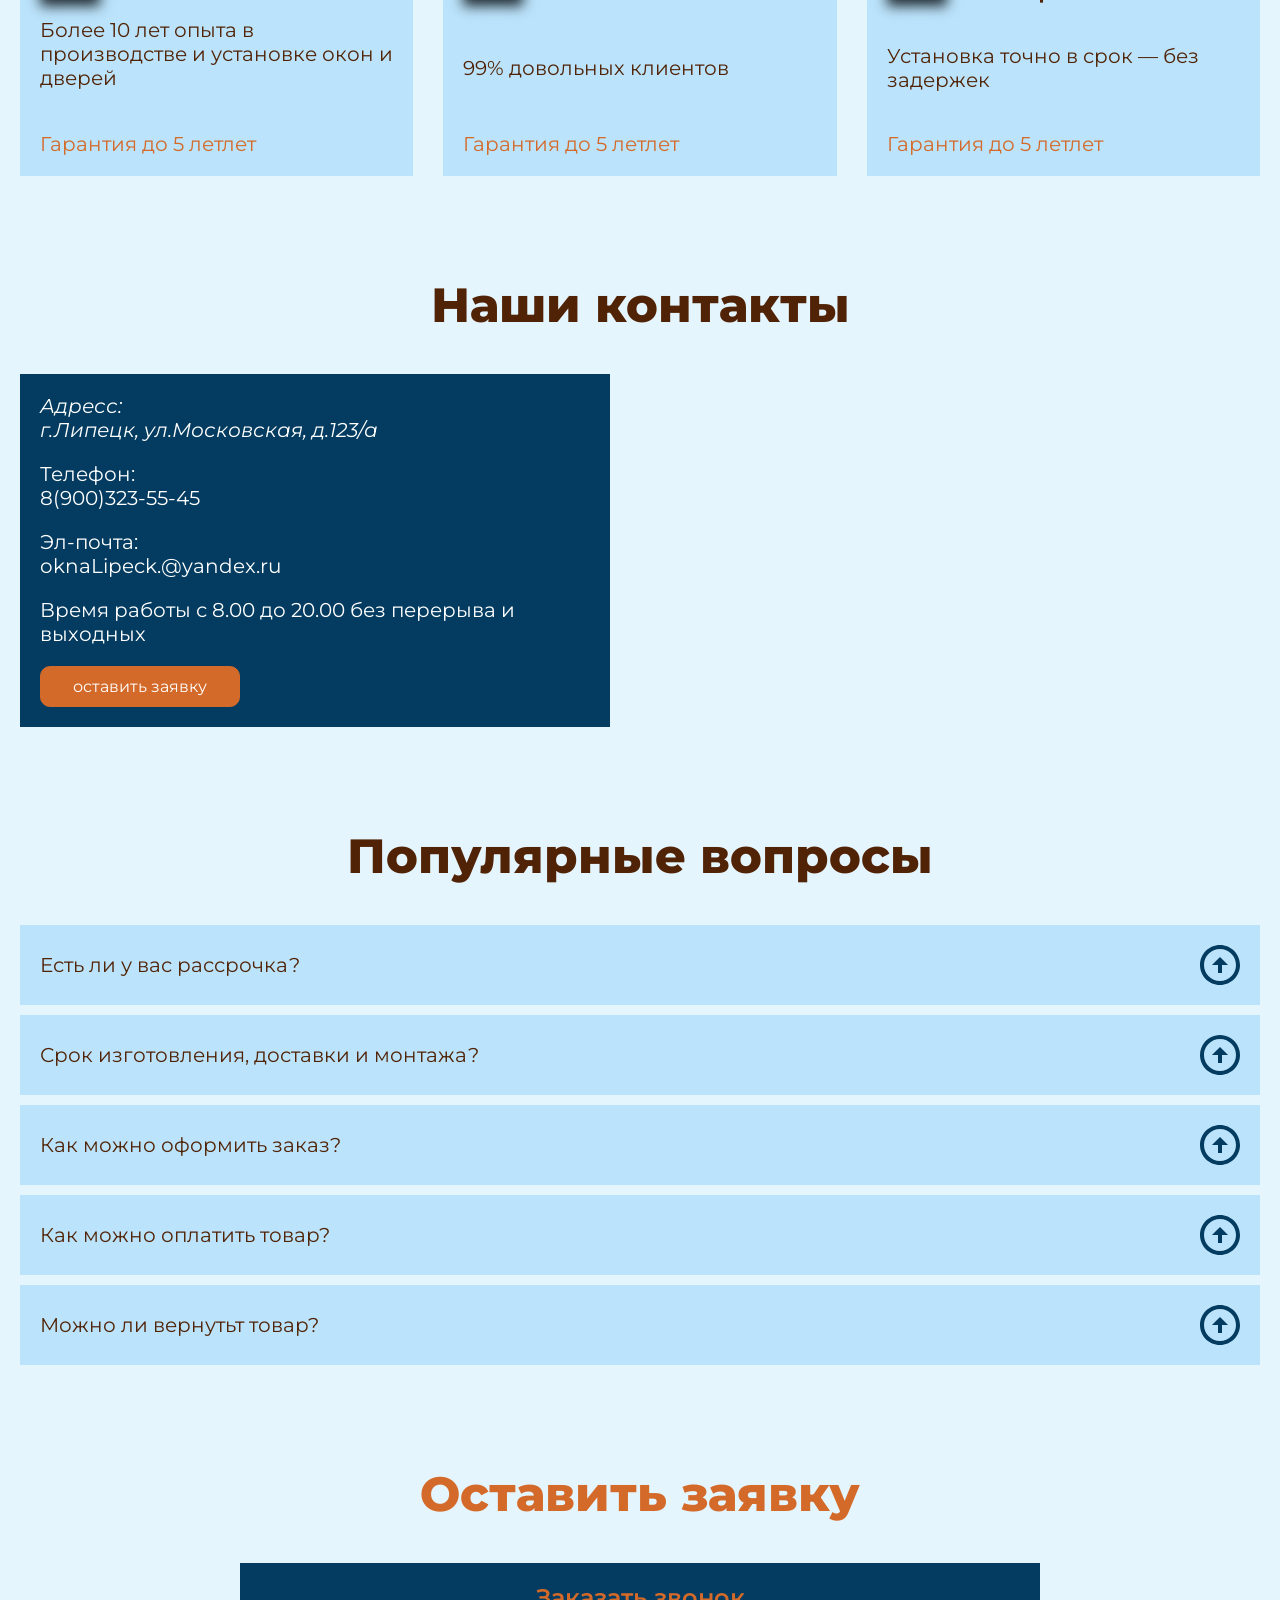
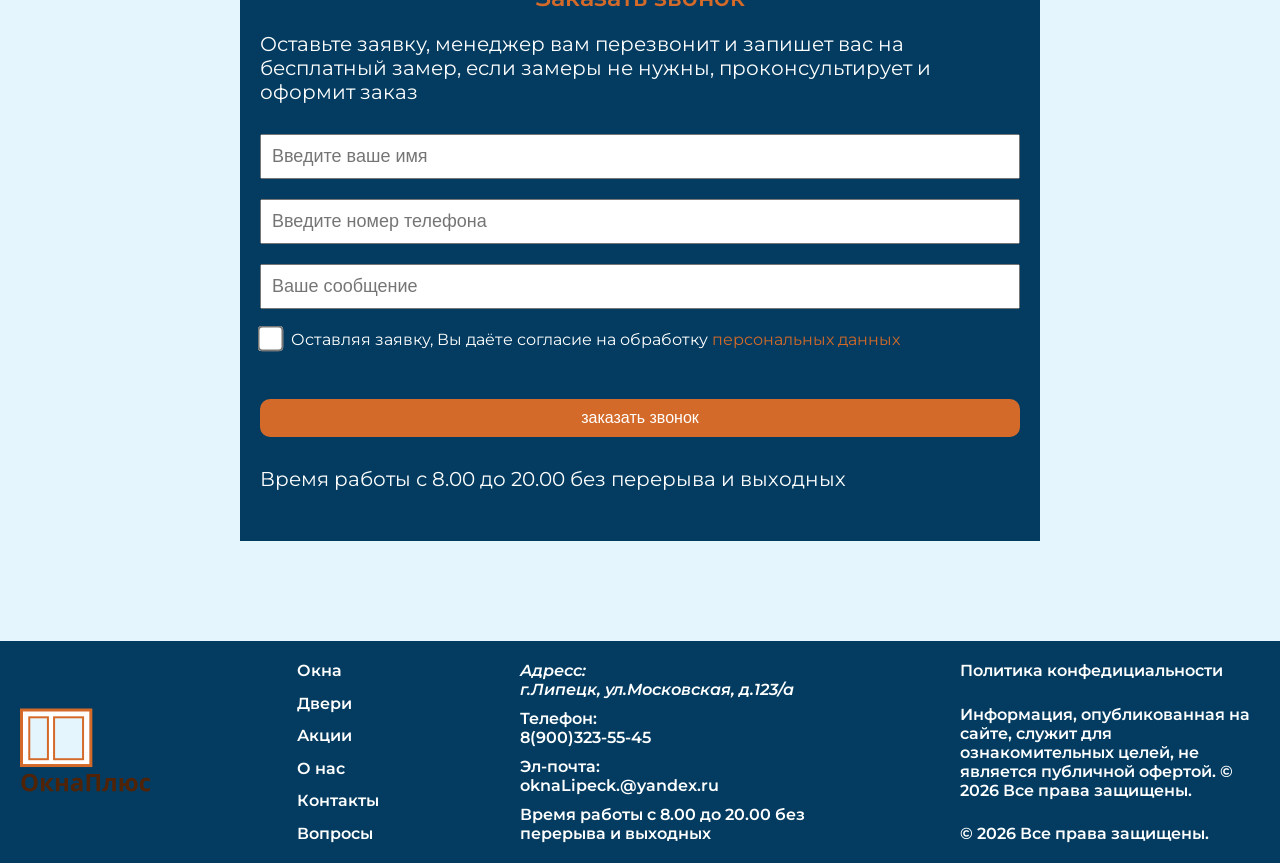
==== commit 6512ee2d: "commit" ====
--- a/index.html
+++ b/index.html
@@ -733,7 +733,7 @@
           <div class="action__card-1">
             <h3><span class="animate">бесплатная</span> доставка по городу</h3>
             <div class="card__content">
-              <p class="card__content-text">Доставка окон осуществляется штатными автомобильными компаниями</p>
+              <p class="card__content-text">Доставка окон осуществляется штатными автомобильными компаниями.</p>
               <div class="card__content-img-wrapper">
                 <img class="card__content-img" src="img/avto.jpg" alt="грузовой автомобиль">
               </div>
--- a/style.css
+++ b/style.css
@@ -539,6 +539,7 @@
   display: flex;
   justify-content: space-between;
   gap: 55px;
+  border-radius: 5px;
 }
 
 .door__modal .button-close-modal {
@@ -704,6 +705,12 @@
   flex-direction: column;
   justify-content: space-between;
   gap: 40px;
+}
+
+.card__subtitle-icon {
+  opacity: 0;
+  transform:  scale(0.2);
+  transition: all 0.5s ease;
 }
 
 .card__subtitle-icon {
@@ -966,12 +973,20 @@
   opacity: 0.2;
 }
 
+.card__subtitle-icon.shadow-in,
 .windows__option-1.shadow-in,
 .doors__option-1.shadow-in {
   box-shadow: 10px 10px 12px #212c33;
   transform: scale(1);
   opacity: 1;
 }
+
+
+/* .card__subtitle-icon.opacity-in {
+  opacity: 1;
+  transform:  scale(1);
+} */
+
 
 
 
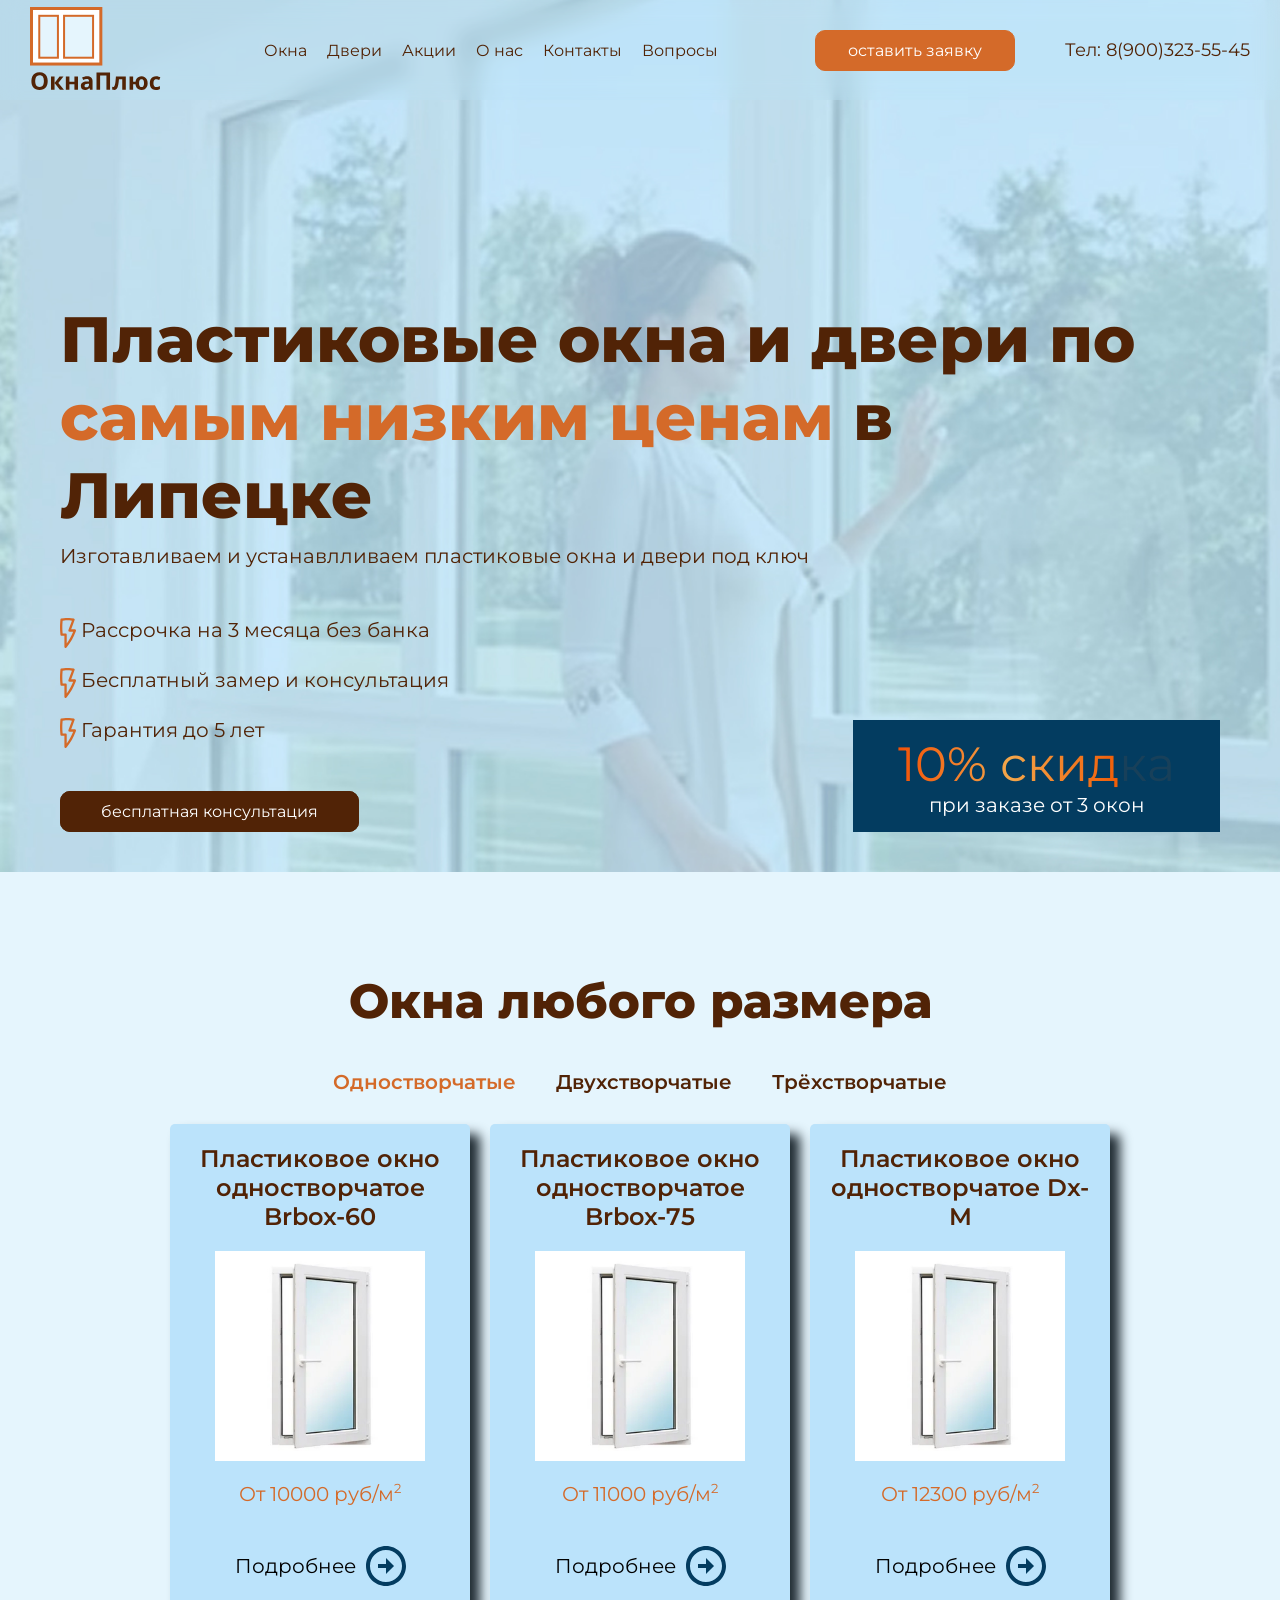
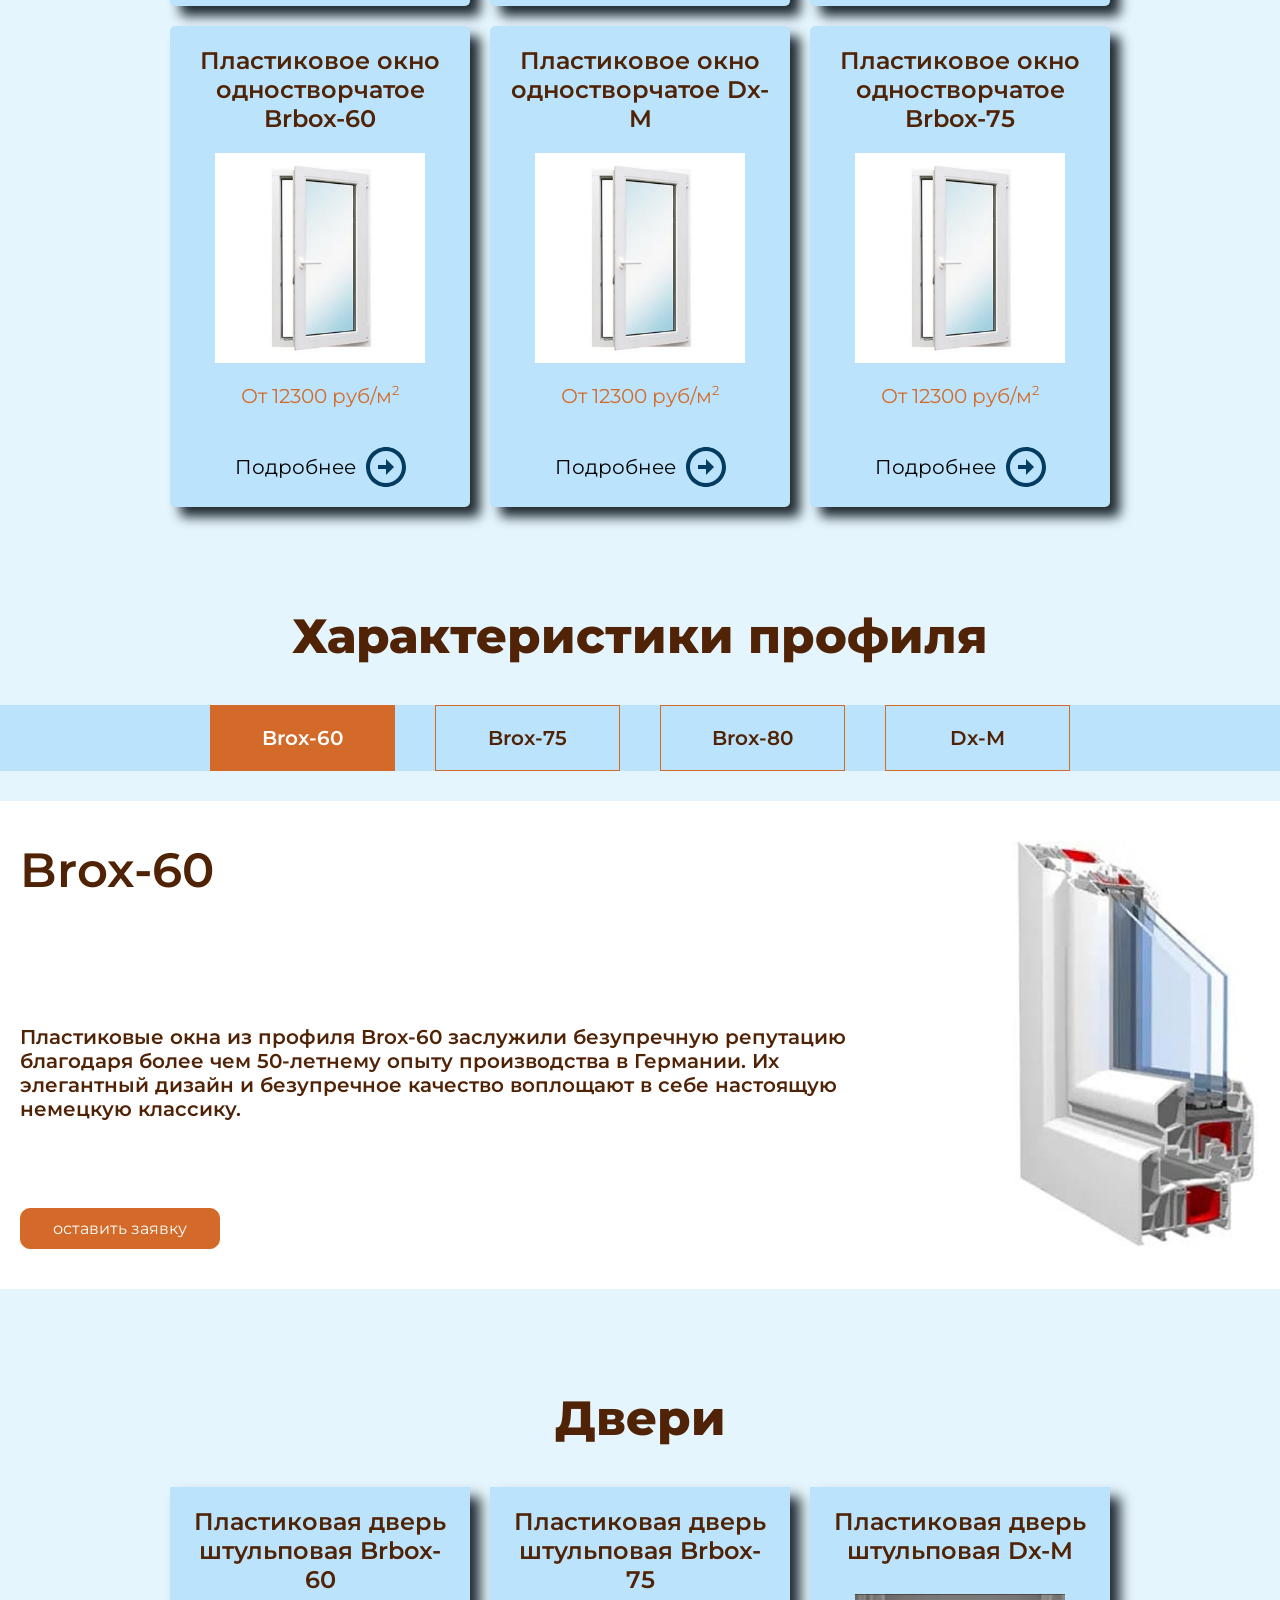
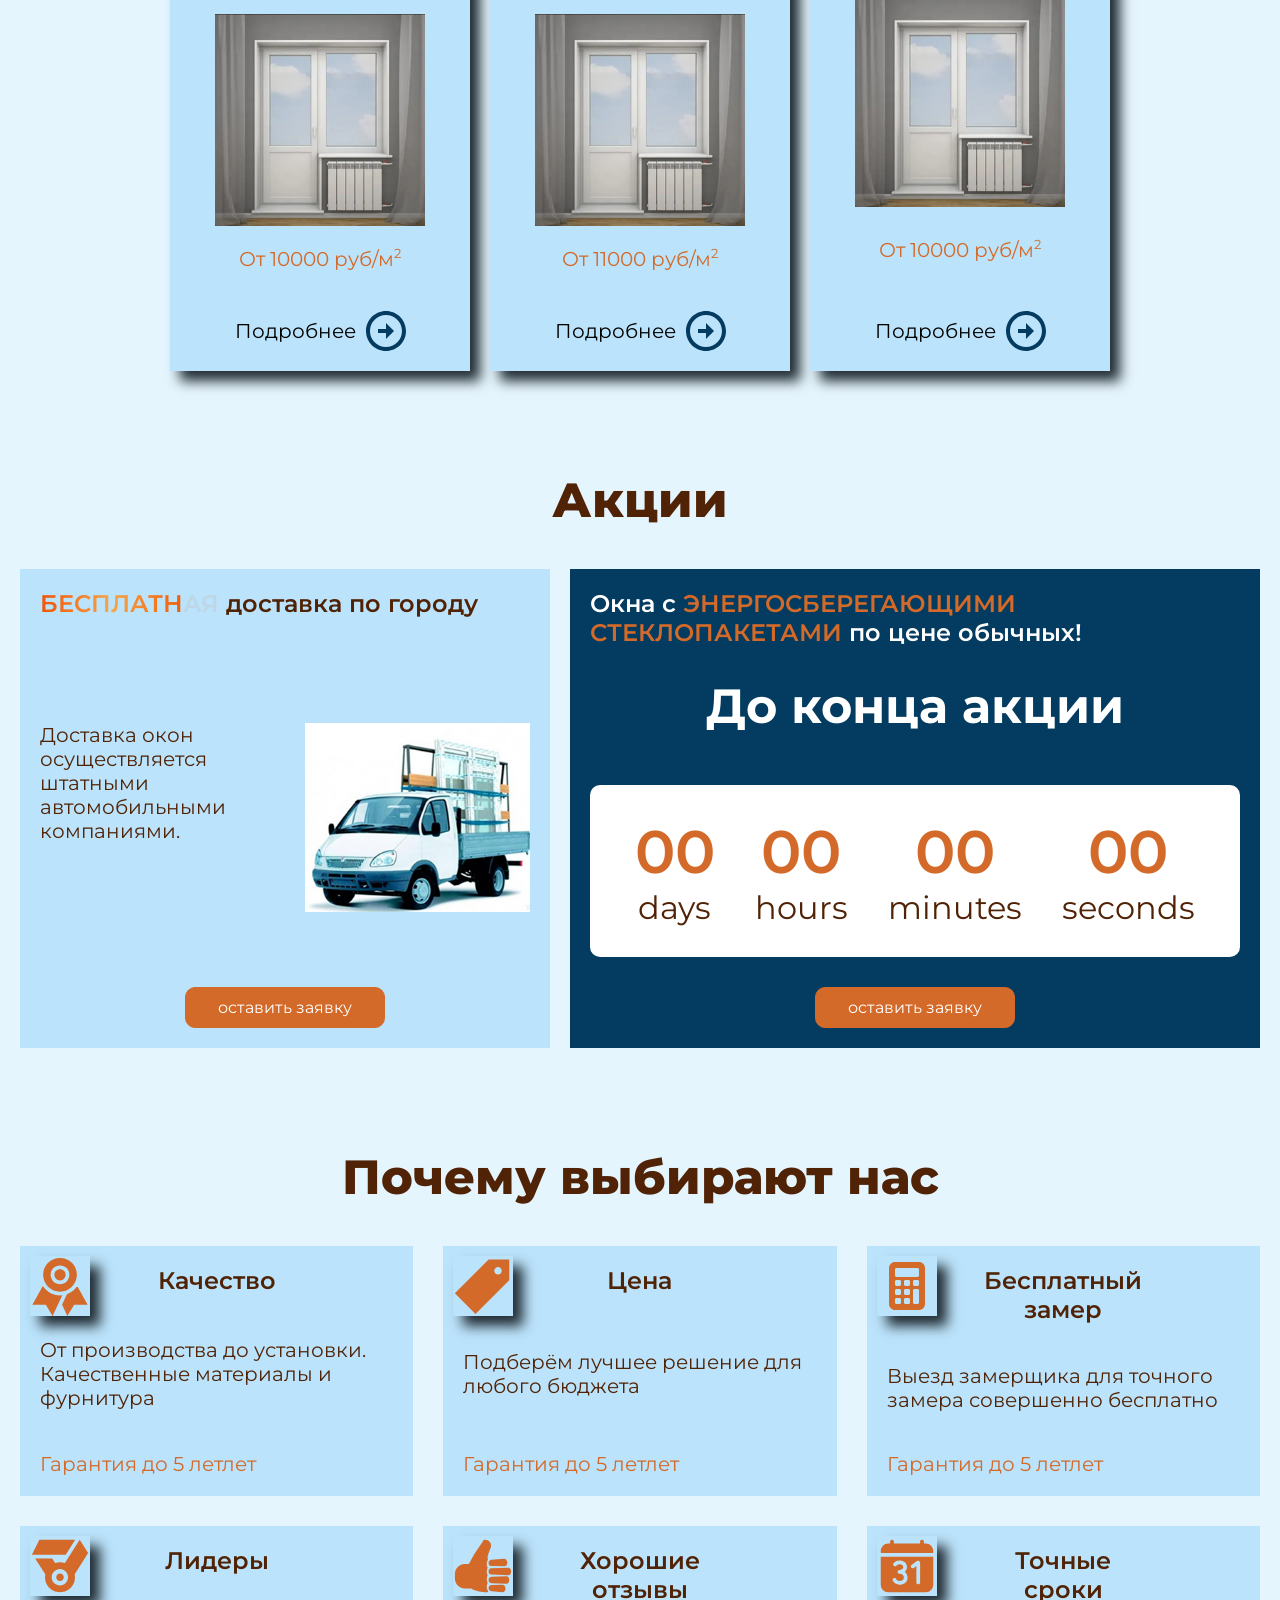
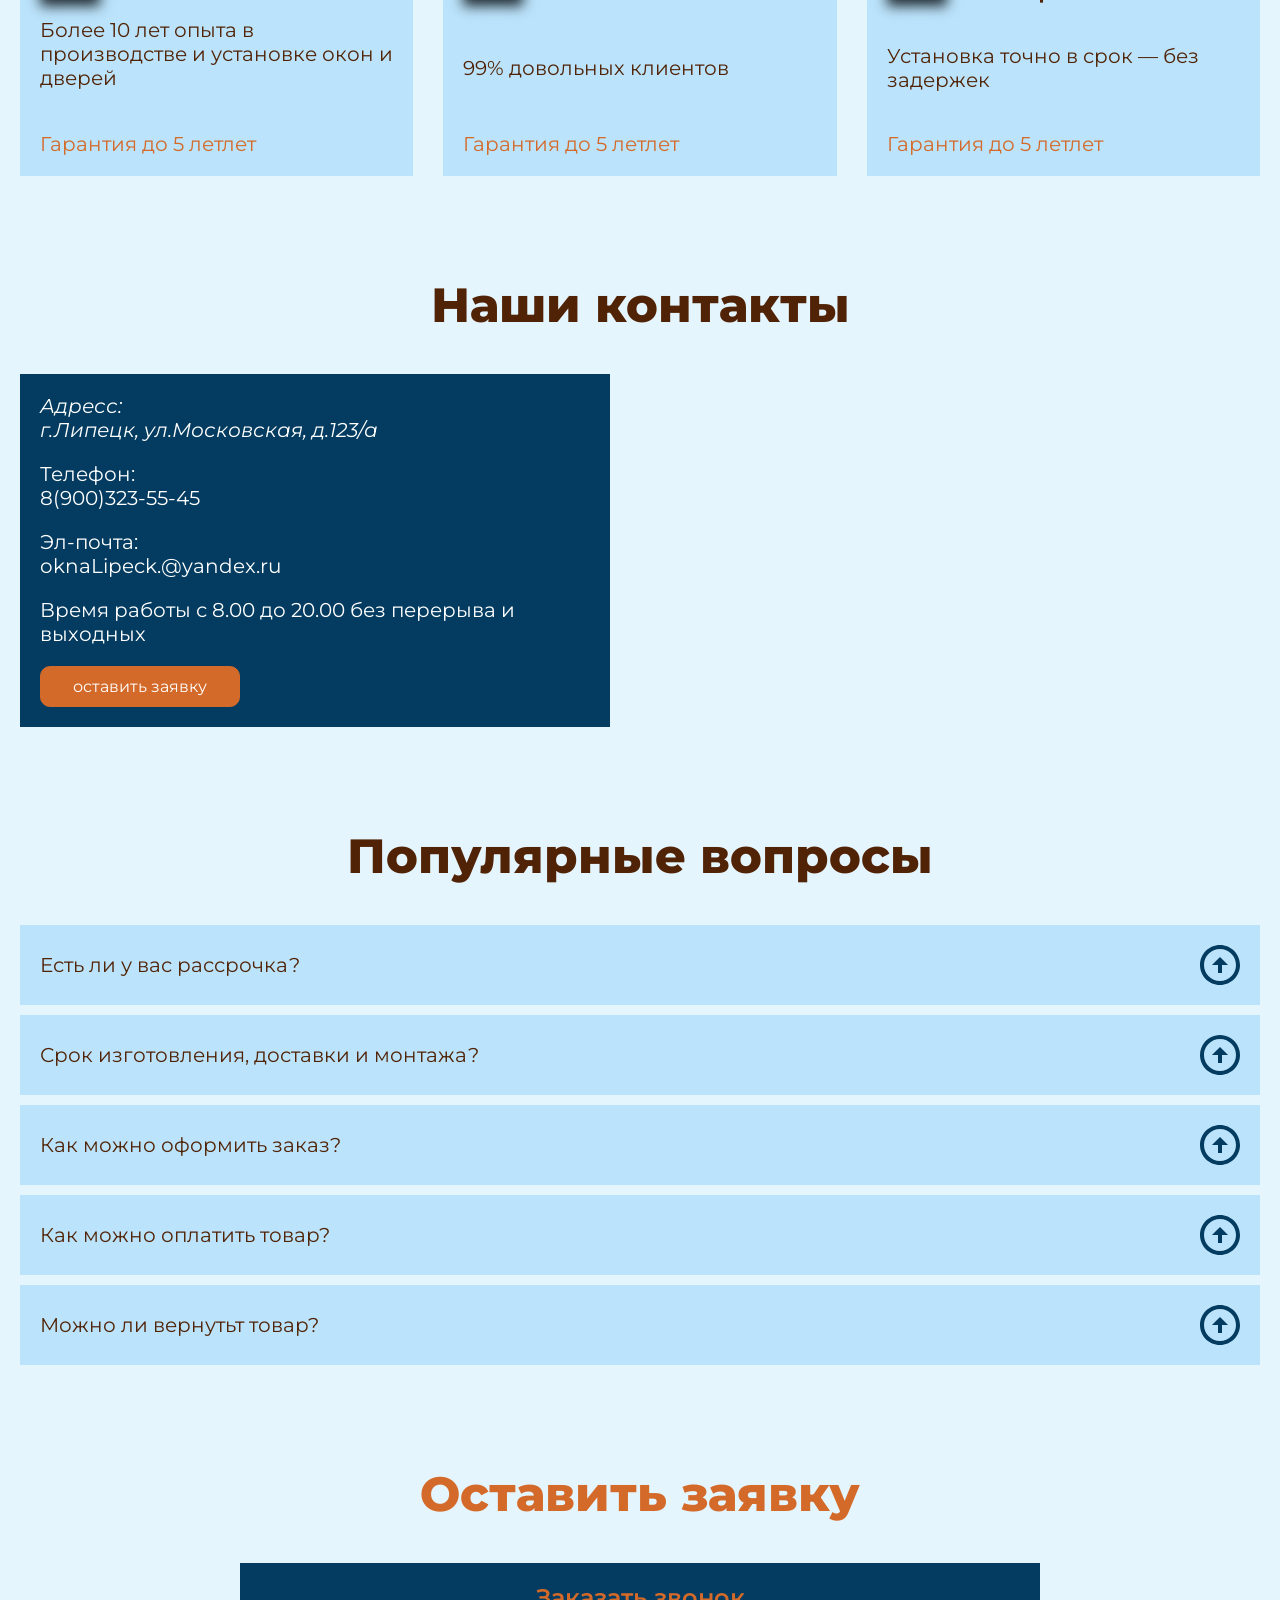
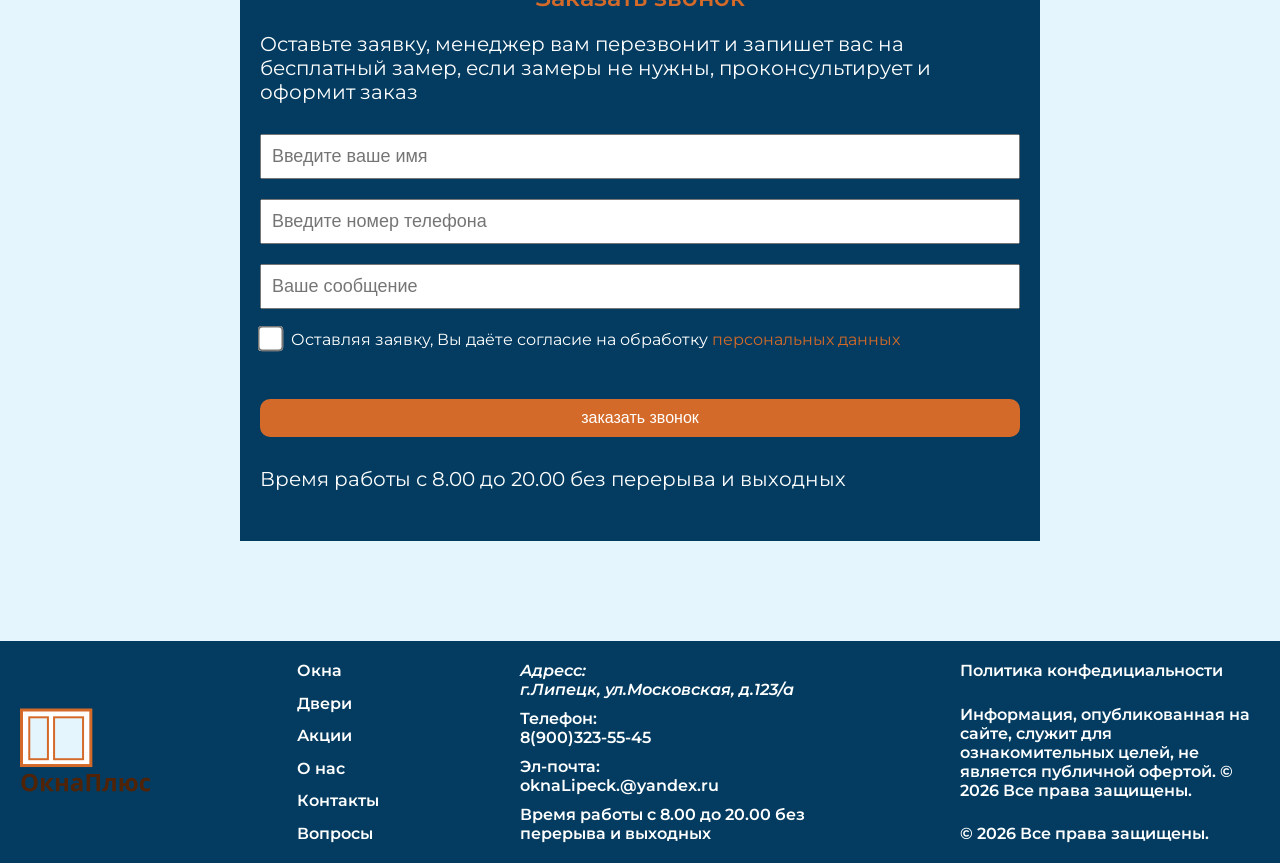
==== commit 2690447b: "акции кнопка" ====
--- a/index.html
+++ b/index.html
@@ -738,6 +738,7 @@
                 <img class="card__content-img" src="img/avto.jpg" alt="грузовой автомобиль">
               </div>
             </div>
+            <a class="header__button button button-order" href="#order">оставить заявку</a>
           </div>
           <div class="action__card-2">
             <h3>Окна с <span>энергосберегающими стеклопакетами</span> по цене обычных!</h3>
--- a/style.css
+++ b/style.css
@@ -584,6 +584,15 @@
   padding: 20px;
   background-color: var(--bg-color-medium);
   text-align: left;
+  display: flex;
+    flex-direction: column;
+    justify-content: space-between;
+}
+
+.action__card-1 a {
+    /* display: inline-block; */
+    max-width: 200px;
+    align-self: center;
 }
 
 .action__card-1 h3 {
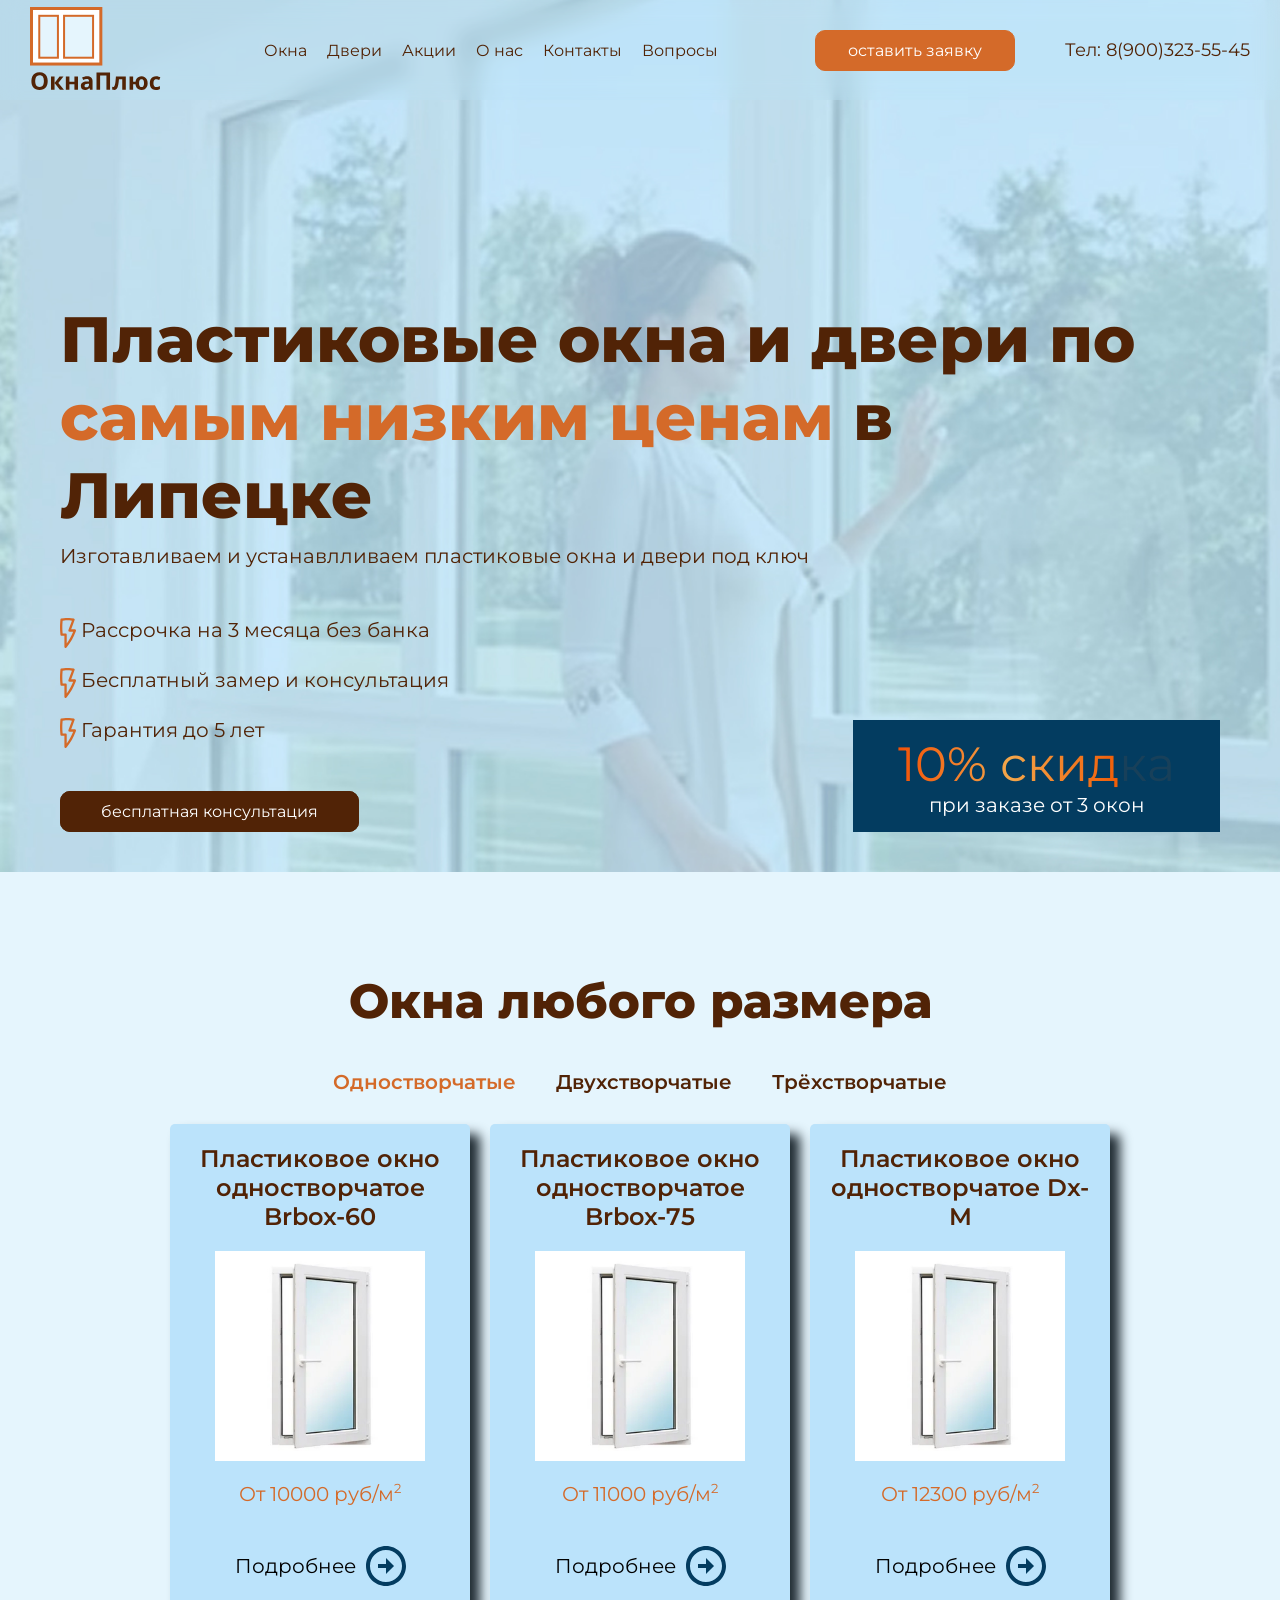
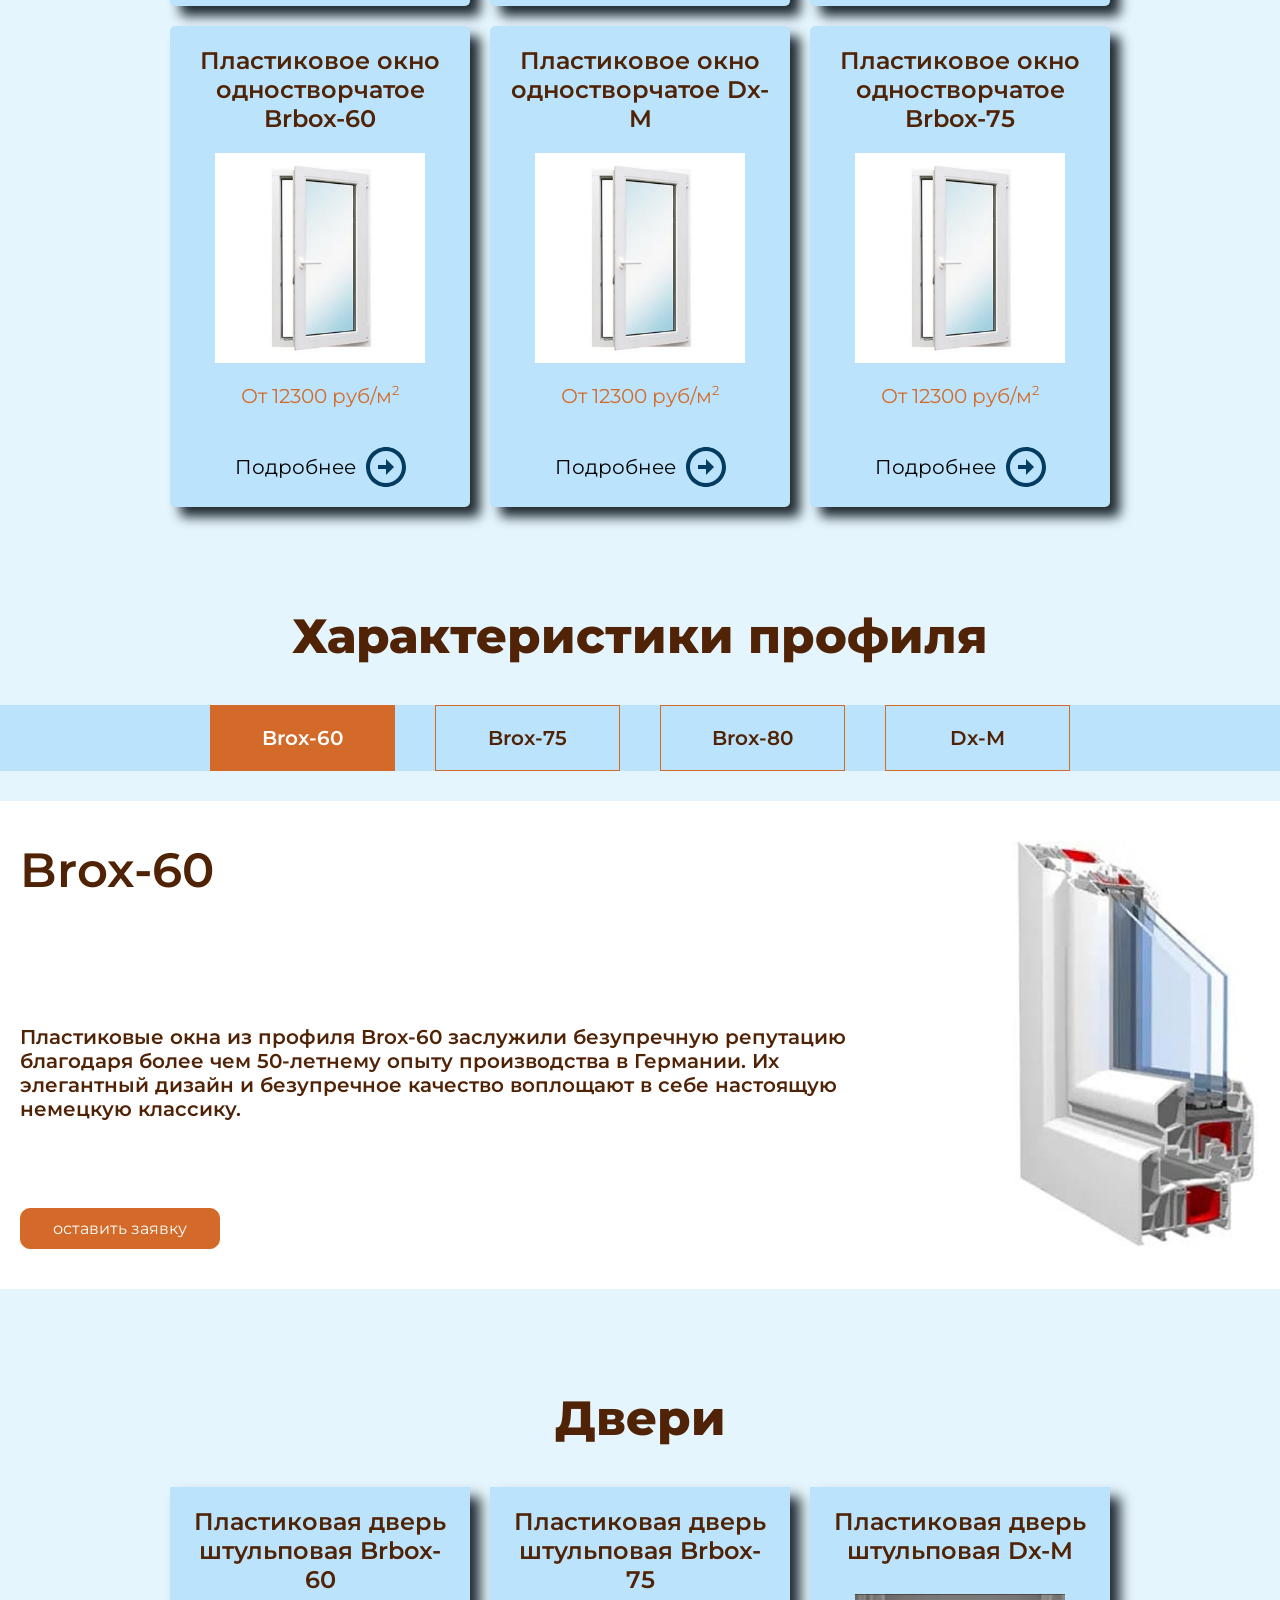
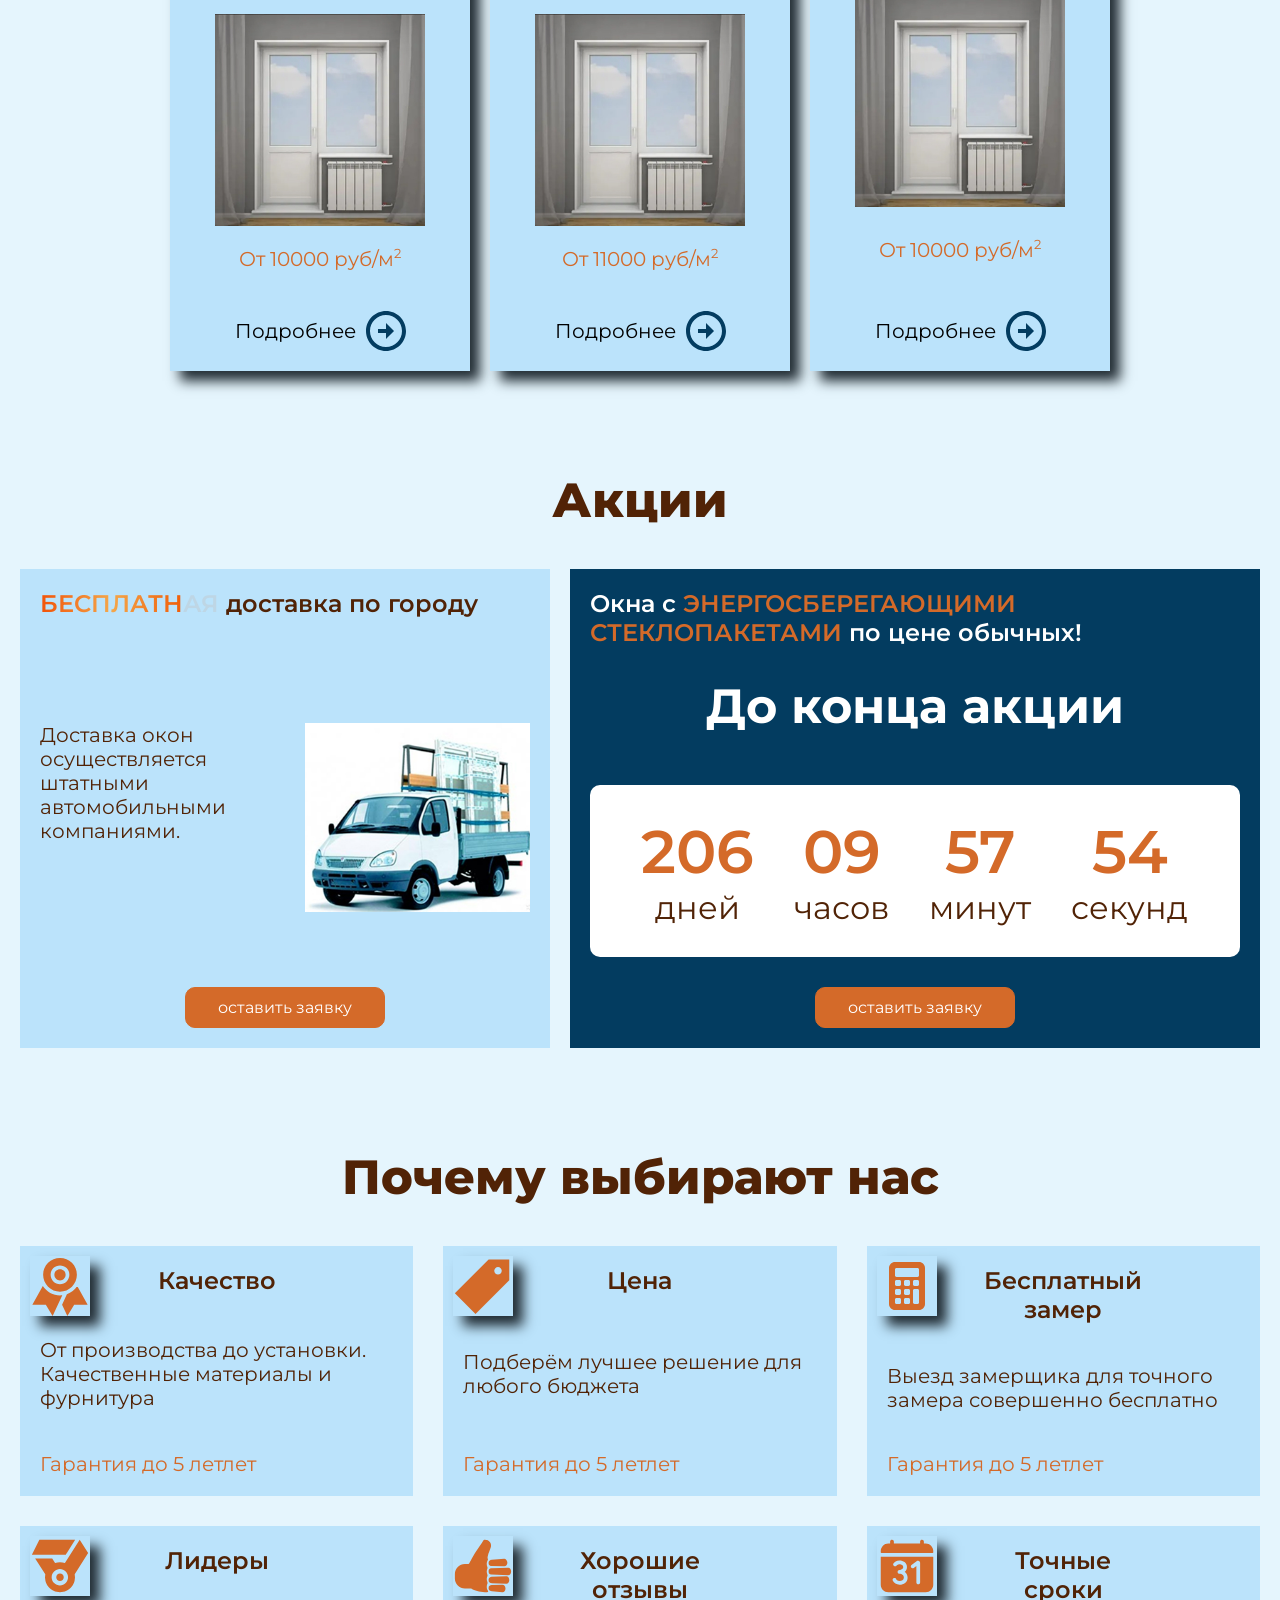
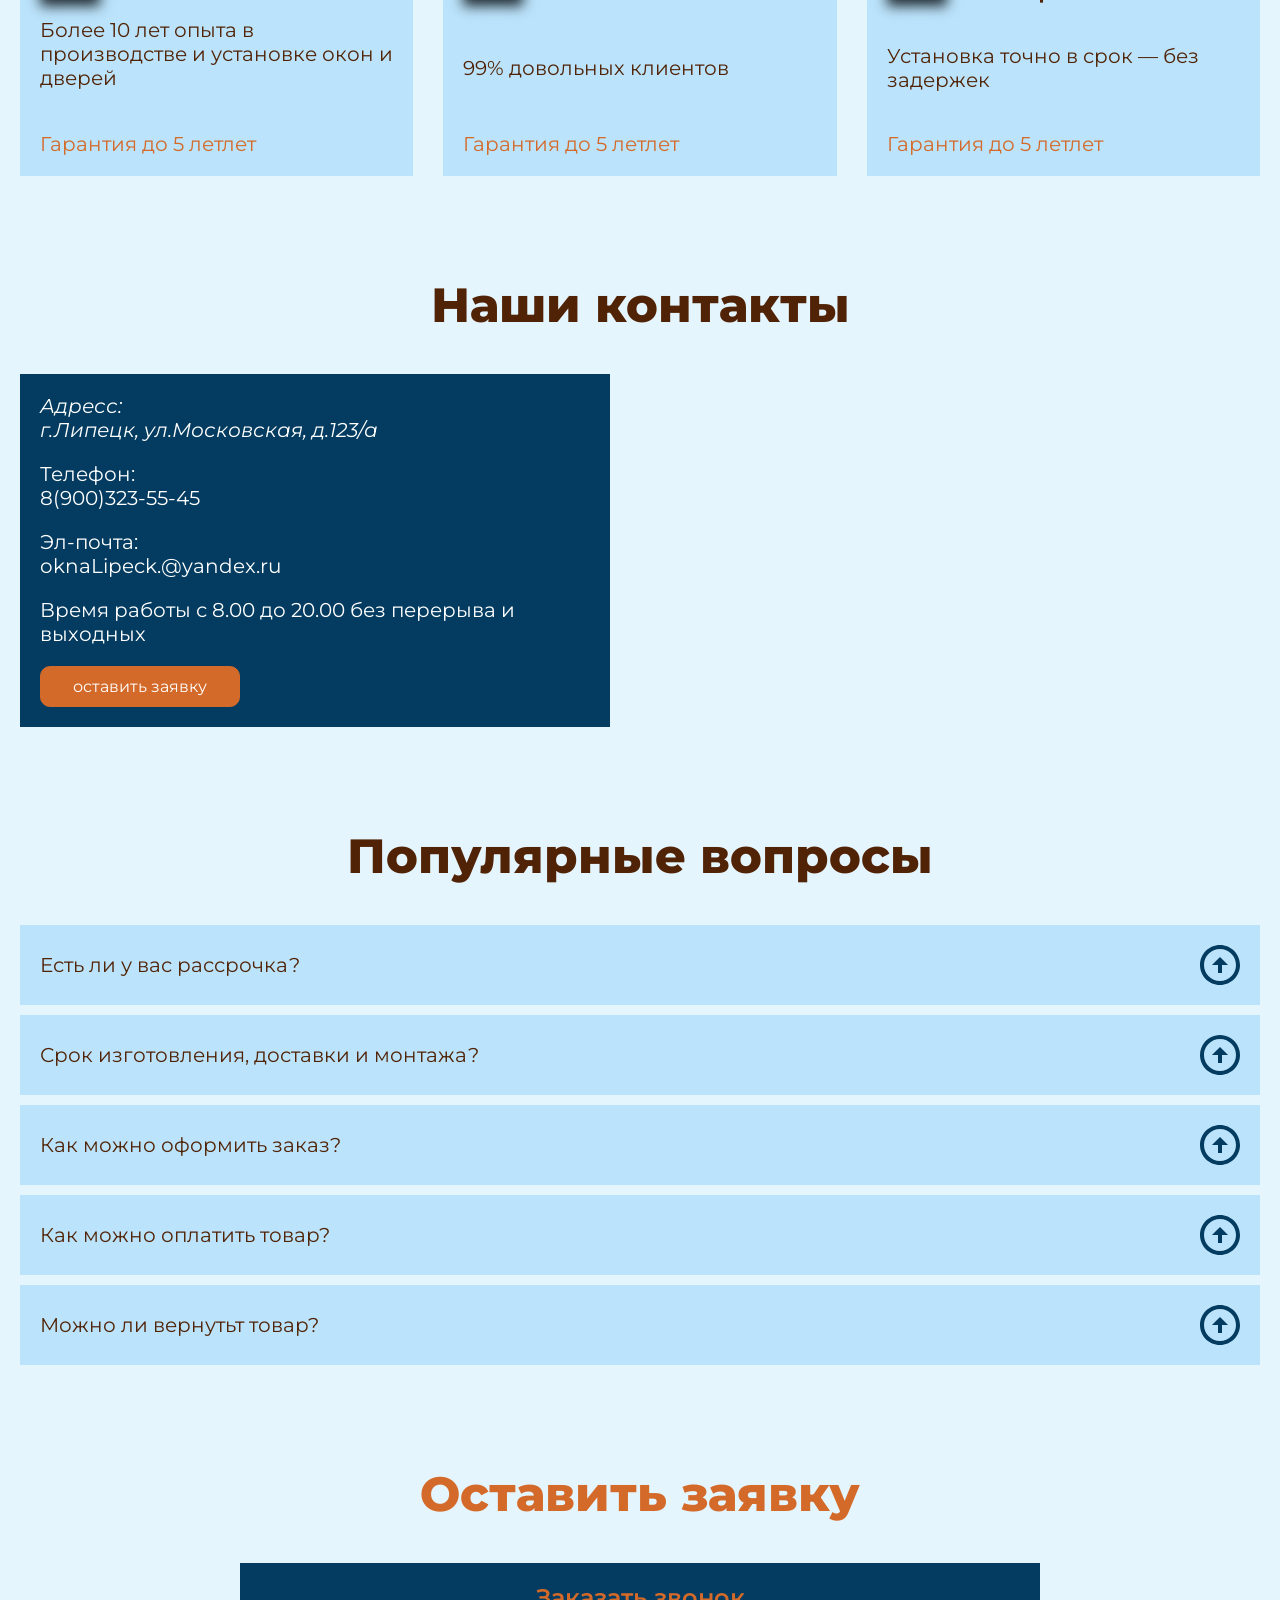
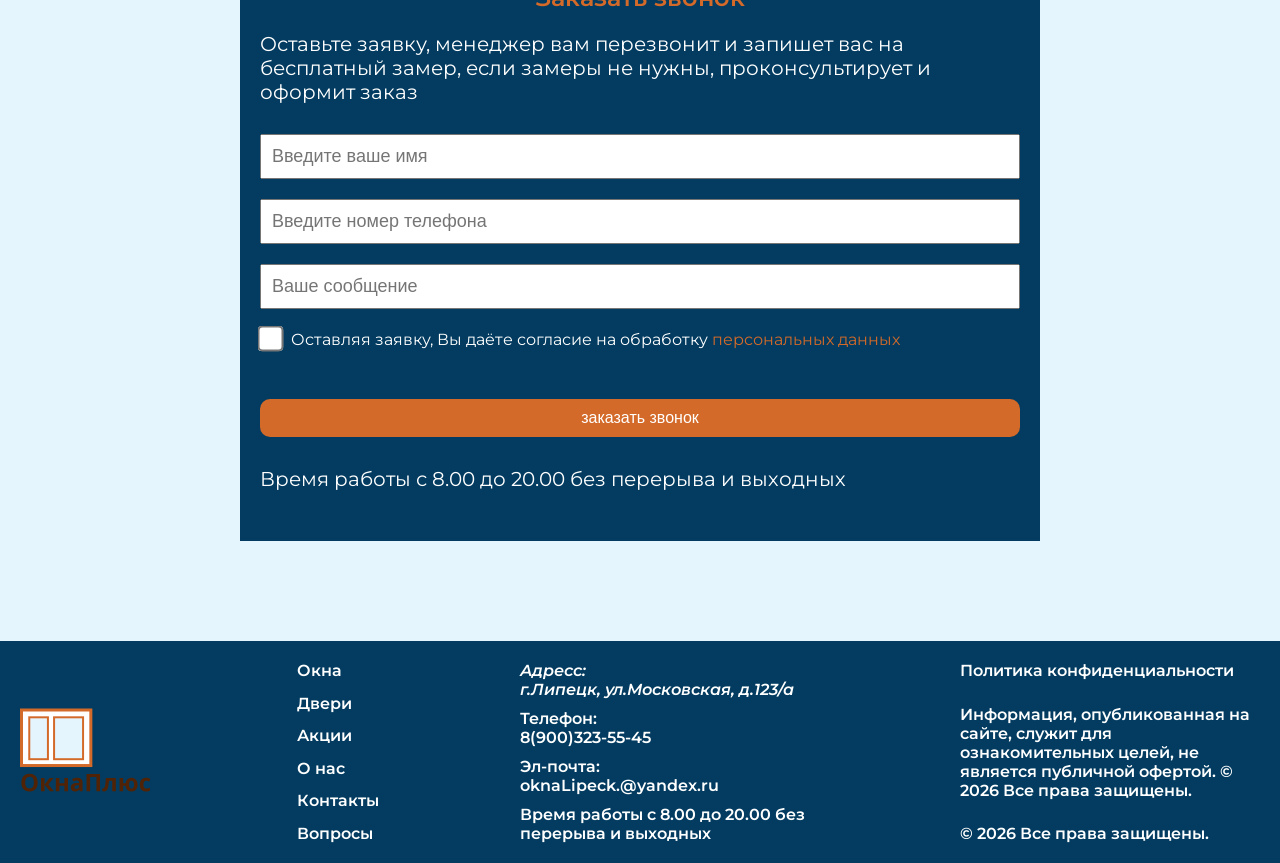
==== commit 003ecdb3: "политика" ====
--- a/index.html
+++ b/index.html
@@ -1025,7 +1025,7 @@
     </div>
     <div class="footer__description">
       <div class="footer__link-politics">
-        <a href="privacy.html" target="_blank">Политика конфедициальности</a>
+        <a href="privacy.html" target="_blank">Политика конфиденциальности</a>
       </div>
       <p>Информация, опубликованная на сайте, служит для ознакомительных целей, не является публичной офертой. © 2026
         Все
